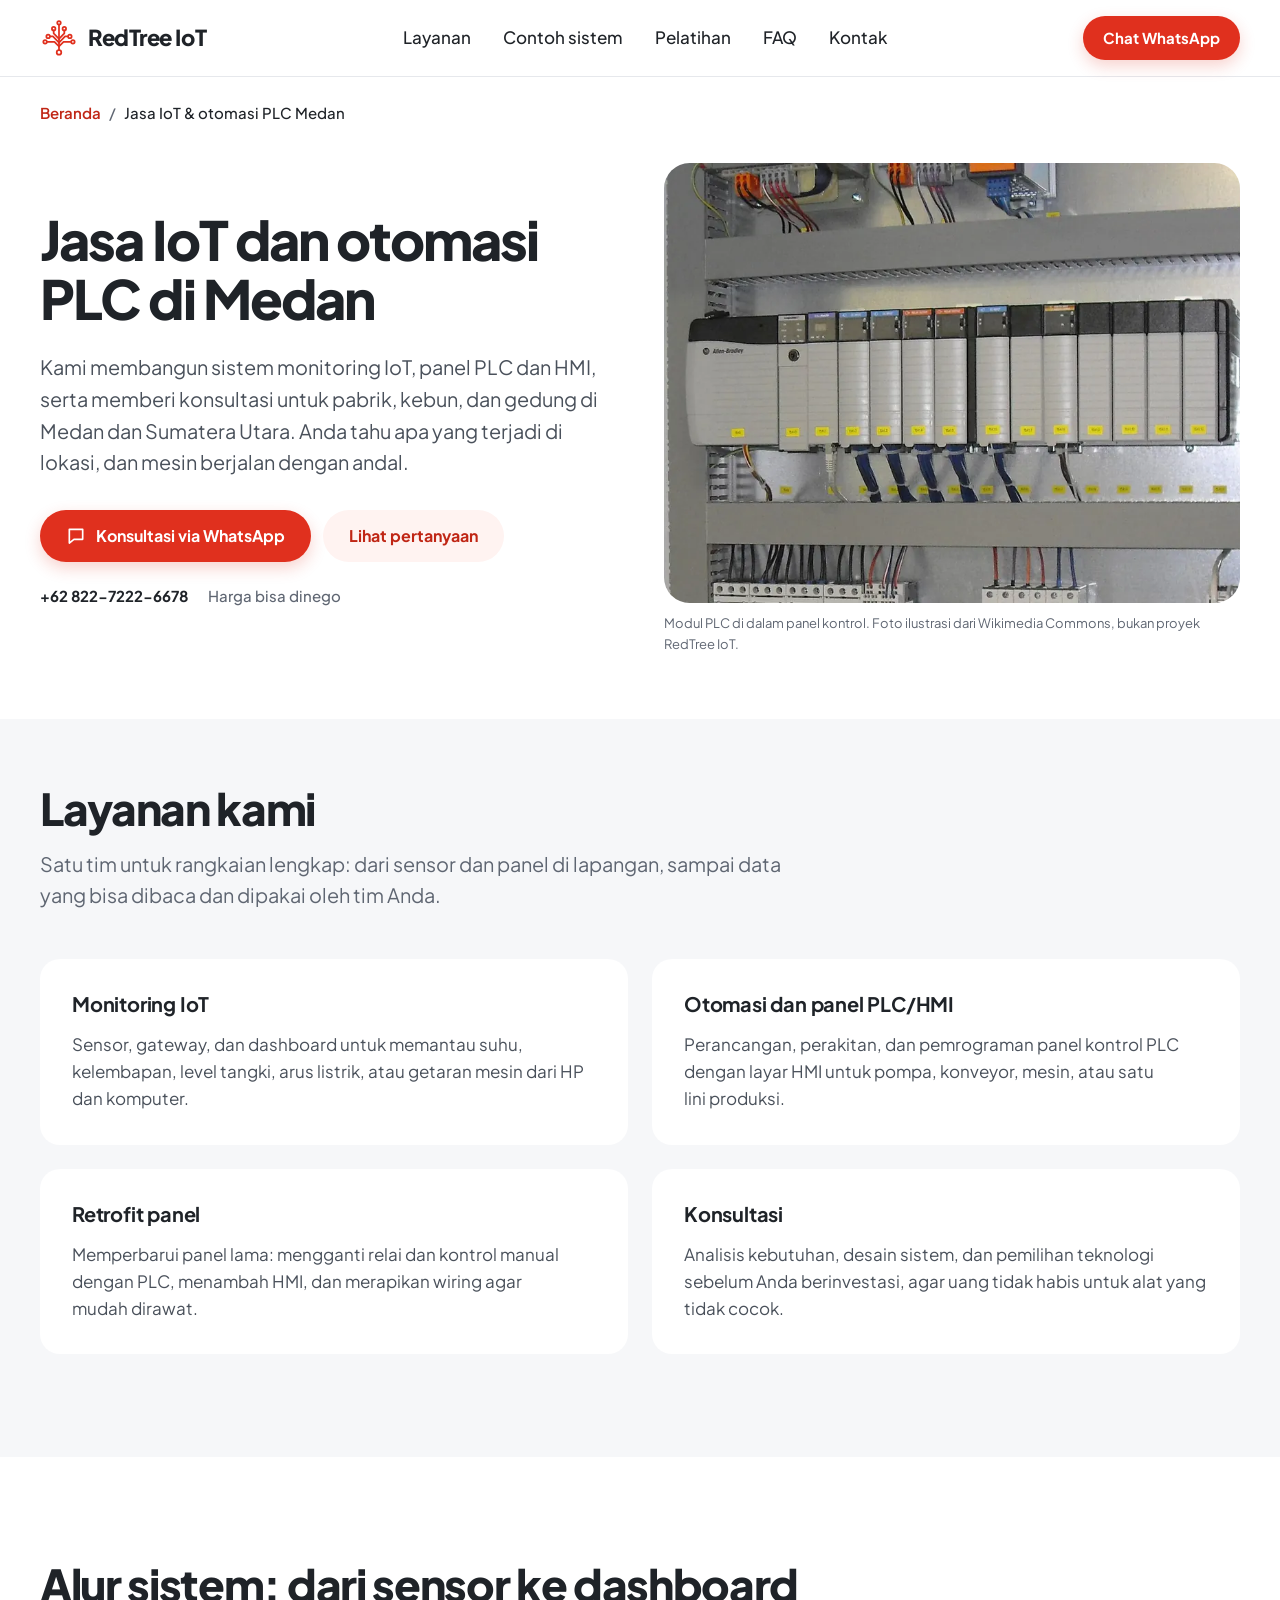
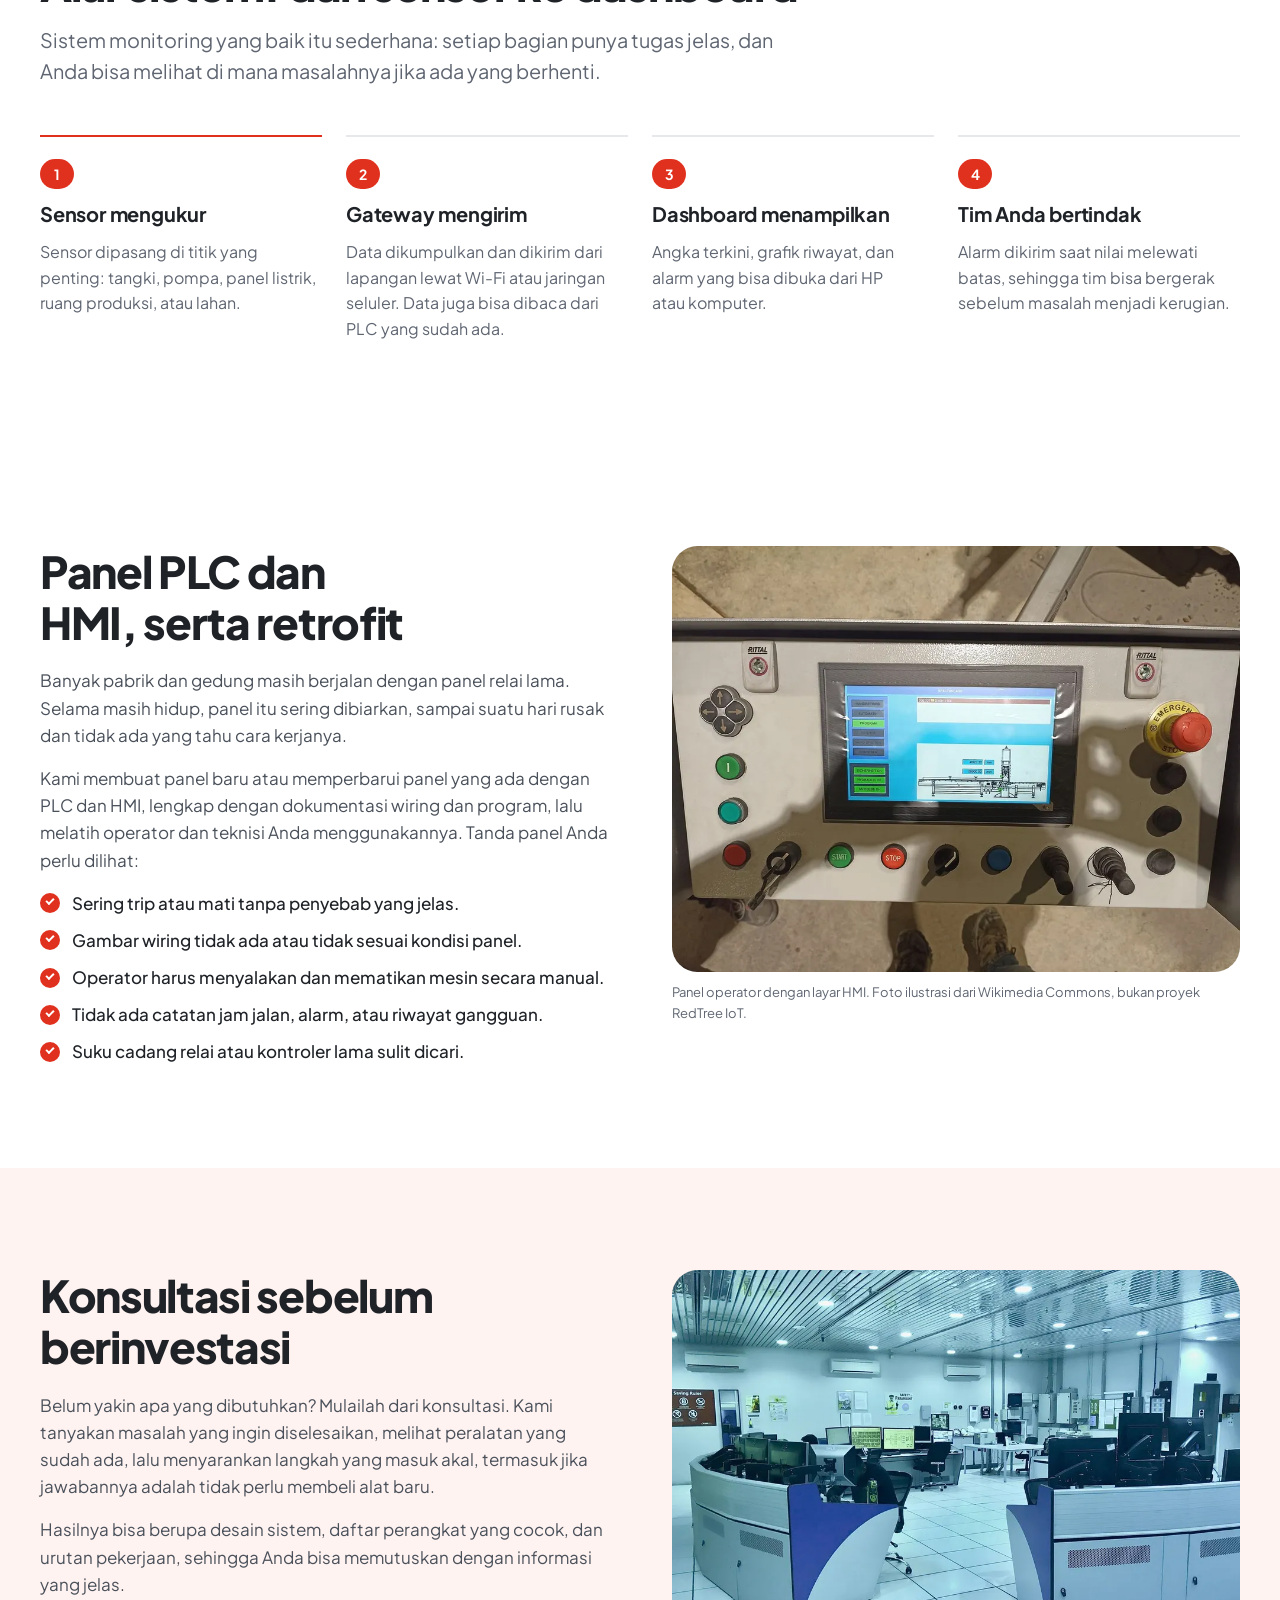
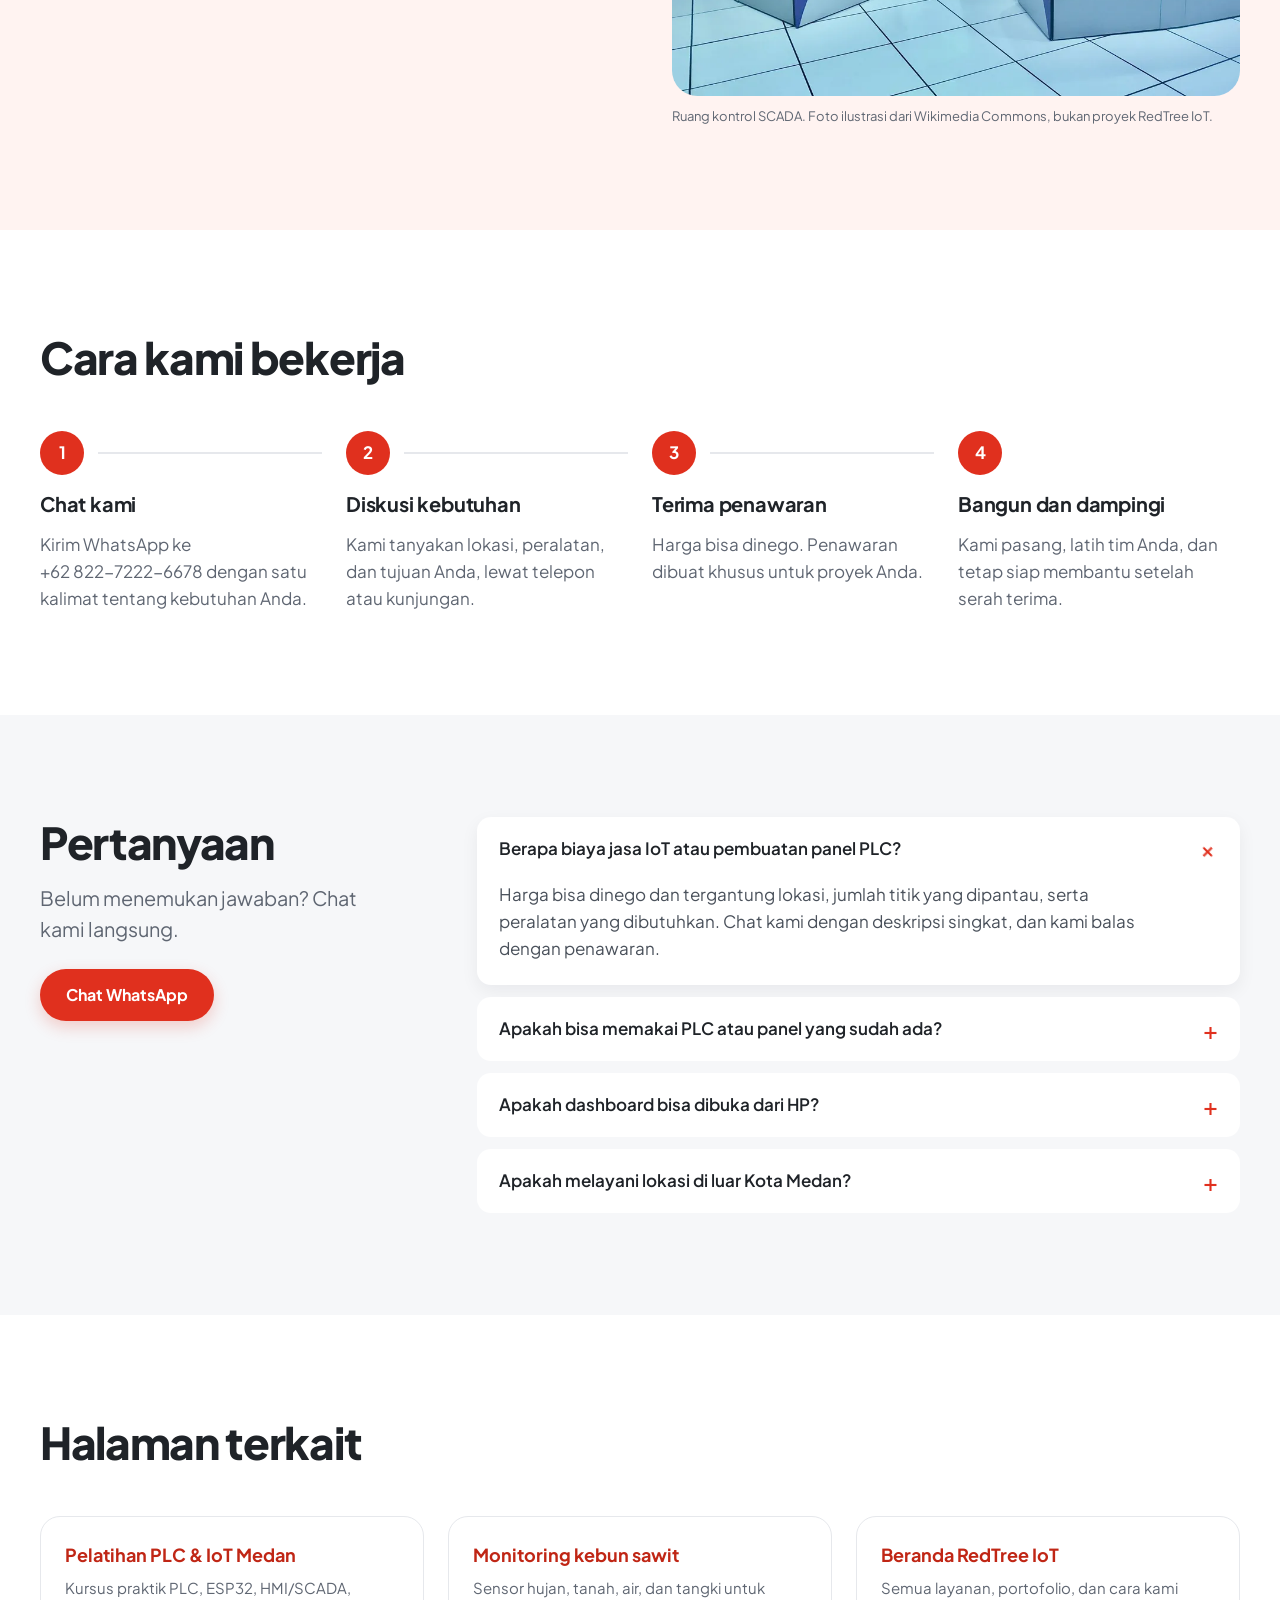
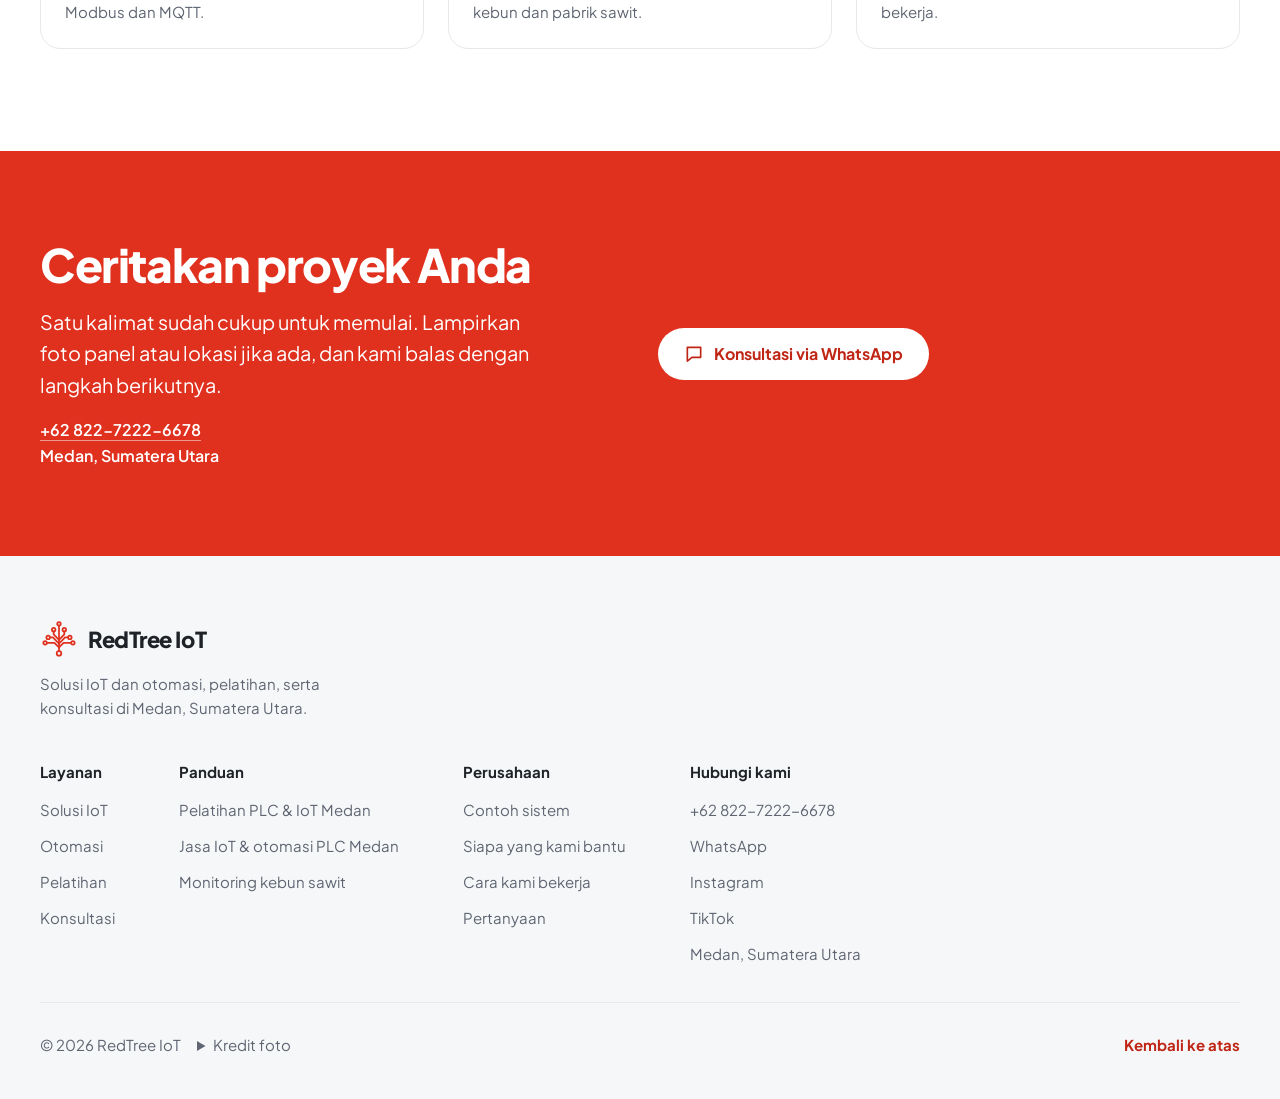
==== site/jasa-iot-otomasi-medan/index.html @ 3026a4ad "PWA, lighter images and accessibility fixes - Installable PWA: manifest with icons (incl. maskable) " ====
<!doctype html>
<html lang="id">
<head>
  <meta charset="utf-8">
  <meta name="viewport" content="width=device-width, initial-scale=1, viewport-fit=cover">
  <title>Jasa IoT &amp; Otomasi PLC Medan, Panel HMI | RedTree IoT</title>
  <meta name="description" content="Jasa IoT dan otomasi PLC di Medan: monitoring sensor ke dashboard, pembuatan dan retrofit panel PLC HMI, serta konsultasi. Harga bisa dinego via WhatsApp.">
  <link rel="canonical" href="https://redtreeiot.netlify.app/jasa-iot-otomasi-medan/">
  <meta name="robots" content="index, follow, max-image-preview:large">
  <meta name="theme-color" content="#ffffff">
  <meta name="geo.region" content="ID-SU">
  <meta name="geo.placename" content="Medan">
  <meta property="og:type" content="website">
  <meta property="og:site_name" content="RedTree IoT">
  <meta property="og:locale" content="id_ID">
  <meta property="og:url" content="https://redtreeiot.netlify.app/jasa-iot-otomasi-medan/">
  <meta property="og:title" content="Jasa IoT &amp; otomasi PLC di Medan · RedTree IoT">
  <meta property="og:description" content="Jasa IoT dan otomasi PLC di Medan: monitoring sensor ke dashboard, pembuatan dan retrofit panel PLC HMI, serta konsultasi. Harga bisa dinego via WhatsApp.">
  <meta property="og:image" content="https://redtreeiot.netlify.app/og-image.jpg">
  <meta property="og:image:width" content="1200">
  <meta property="og:image:height" content="630">
  <meta property="og:image:alt" content="RedTree IoT: IoT &amp; otomasi yang bekerja di lapangan, Medan">
  <meta name="twitter:card" content="summary_large_image">
  <link rel="icon" href="../favicon.svg" type="image/svg+xml">
  <link rel="apple-touch-icon" href="../icons/apple-touch-icon.png">
  <link rel="manifest" href="/manifest.webmanifest">
  <script type="application/ld+json">
{
  "@context": "https://schema.org",
  "@graph": [
    {
      "@type": "Service",
      "@id": "https://redtreeiot.netlify.app/jasa-iot-otomasi-medan/#layanan",
      "name": "Jasa IoT dan otomasi PLC di Medan",
      "serviceType": "Jasa IoT, otomasi industri, panel PLC dan HMI",
      "description": "Jasa IoT dan otomasi PLC di Medan: monitoring sensor ke dashboard, pembuatan dan retrofit panel PLC HMI, serta konsultasi. Harga bisa dinego via WhatsApp.",
      "url": "https://redtreeiot.netlify.app/jasa-iot-otomasi-medan/",
      "provider": {
        "@id": "https://redtreeiot.netlify.app/#bisnis"
      },
      "areaServed": [
        {
          "@type": "City",
          "name": "Medan"
        },
        {
          "@type": "AdministrativeArea",
          "name": "Sumatera Utara"
        }
      ],
      "availableChannel": {
        "@type": "ServiceChannel",
        "serviceUrl": "https://wa.me/6282272226678",
        "servicePhone": {
          "@type": "ContactPoint",
          "telephone": "+62 822-7222-6678"
        }
      }
    },
    {
      "@type": "BreadcrumbList",
      "itemListElement": [
        {
          "@type": "ListItem",
          "position": 1,
          "name": "Beranda",
          "item": "https://redtreeiot.netlify.app/"
        },
        {
          "@type": "ListItem",
          "position": 2,
          "name": "Jasa IoT & otomasi PLC Medan",
          "item": "https://redtreeiot.netlify.app/jasa-iot-otomasi-medan/"
        }
      ]
    },
    {
      "@type": "FAQPage",
      "mainEntity": [
        {
          "@type": "Question",
          "name": "Berapa biaya jasa IoT atau pembuatan panel PLC?",
          "acceptedAnswer": {
            "@type": "Answer",
            "text": "Harga bisa dinego dan tergantung lokasi, jumlah titik yang dipantau, serta peralatan yang dibutuhkan. Chat kami dengan deskripsi singkat, dan kami balas dengan penawaran."
          }
        },
        {
          "@type": "Question",
          "name": "Apakah bisa memakai PLC atau panel yang sudah ada?",
          "acceptedAnswer": {
            "@type": "Answer",
            "text": "Sering bisa. Kirim foto panel dan sebutkan merek serta tipe PLC Anda, lalu kami cek apakah datanya bisa dibaca atau programnya bisa dikembangkan."
          }
        },
        {
          "@type": "Question",
          "name": "Apakah dashboard bisa dibuka dari HP?",
          "acceptedAnswer": {
            "@type": "Answer",
            "text": "Bisa. Dashboard dibuka lewat browser di HP atau komputer, dan alarm bisa dikirim saat nilai melewati batas."
          }
        },
        {
          "@type": "Question",
          "name": "Apakah melayani lokasi di luar Kota Medan?",
          "acceptedAnswer": {
            "@type": "Answer",
            "text": "Kami berbasis di Medan, Sumatera Utara. Sebutkan lokasi Anda saat menghubungi kami, dan kami jelaskan bagaimana kami bisa membantu."
          }
        }
      ]
    }
  ]
}
  </script>
  <link rel="preconnect" href="https://fonts.googleapis.com">
  <link rel="preconnect" href="https://fonts.gstatic.com" crossorigin>
  <link href="https://fonts.googleapis.com/css2?family=Plus+Jakarta+Sans:wght@400..800&display=swap" rel="stylesheet">
  <link rel="stylesheet" href="../styles.css">
  <link rel="stylesheet" href="../pages.css">
</head>
<body class="page">
  <svg width="0" height="0" style="position:absolute" aria-hidden="true">
    <symbol id="mark" viewBox="0 0 100 100">
      <g fill="none" stroke="currentColor" stroke-width="4.6" stroke-linecap="round" stroke-linejoin="round">
        <path d="M50 82V15"/><path d="M50 72L38 60H18"/><path d="M50 62L34 46H26"/><path d="M50 52L36 38V30"/><path d="M50 72L62 60H82"/><path d="M50 62L66 46H74"/><path d="M50 52L64 38V30"/>
        <circle cx="50" cy="10" r="4.6"/><circle cx="13.4" cy="60" r="4.6"/><circle cx="21.4" cy="46" r="4.6"/><circle cx="36" cy="25.4" r="4.6"/><circle cx="86.6" cy="60" r="4.6"/><circle cx="78.6" cy="46" r="4.6"/><circle cx="64" cy="25.4" r="4.6"/><circle cx="50" cy="88" r="6"/>
      </g>
    </symbol>
    <symbol id="i-wa" viewBox="0 0 24 24"><path d="M4 4h16v12H9.5L4 20.5z" fill="none" stroke="currentColor" stroke-width="2" stroke-linejoin="round"/></symbol>
  </svg>

  <a class="skip" href="#main">Langsung ke konten</a>

  <header class="nav">
    <div class="wrap nav-in">
      <a class="logo" href="../" aria-label="RedTree IoT, ke beranda">
        <svg class="logo-mark" width="38" height="38" aria-hidden="true"><use href="#mark"/></svg>
        <span>RedTree IoT</span>
      </a>
      <nav class="links" id="site-nav" aria-label="Utama">
        <a href="../#layanan">Layanan</a>
        <a href="../#portofolio">Contoh sistem</a>
        <a href="../#pelatihan">Pelatihan</a>
        <a href="../#faq">FAQ</a>
        <a href="../#kontak">Kontak</a>
        <a class="btn btn-red links-wa" href="https://wa.me/6282272226678?text=Halo%20RedTree%20IoT%2C%20saya%20butuh%20jasa%20IoT/otomasi%20di%20Medan.%20Kebutuhan%20saya%3A%20" target="_blank" rel="noopener">Chat WhatsApp</a>
      </nav>
      <div class="nav-actions">
        <a class="btn btn-red btn-s nav-wa" href="https://wa.me/6282272226678?text=Halo%20RedTree%20IoT%2C%20saya%20butuh%20jasa%20IoT/otomasi%20di%20Medan.%20Kebutuhan%20saya%3A%20" target="_blank" rel="noopener">Chat WhatsApp</a>
        <button class="menu" type="button" aria-expanded="false" aria-controls="site-nav" aria-label="Menu">
          <svg width="26" height="26" viewBox="0 0 24 24" aria-hidden="true"><path class="m1" d="M4 7h16"/><path class="m2" d="M4 12h16"/><path class="m3" d="M4 17h16"/></svg>
        </button>
      </div>
    </div>
  </header>

  <main id="main">
    <nav class="wrap crumbs" aria-label="Breadcrumb">
      <ol><li><a href="../">Beranda</a></li><li aria-current="page">Jasa IoT &amp; otomasi PLC Medan</li></ol>
    </nav>

    <section class="hero page-hero" id="top">
      <div class="wrap hero-in">
        <div class="hero-text">
          <h1>Jasa IoT dan otomasi PLC di Medan</h1>
          <p class="lead">Kami membangun sistem monitoring IoT, panel PLC dan HMI, serta memberi konsultasi untuk pabrik, kebun, dan gedung di Medan dan Sumatera Utara. Anda tahu apa yang terjadi di lokasi, dan mesin berjalan dengan andal.</p>
          <div class="ctas">
            <a class="btn btn-red" href="https://wa.me/6282272226678?text=Halo%20RedTree%20IoT%2C%20saya%20butuh%20jasa%20IoT/otomasi%20di%20Medan.%20Kebutuhan%20saya%3A%20" target="_blank" rel="noopener"><svg width="20" height="20" aria-hidden="true"><use href="#i-wa"/></svg><span>Konsultasi via WhatsApp</span></a>
            <a class="btn btn-tint" href="#faq">Lihat pertanyaan</a>
          </div>
          <ul class="meta"><li><a href="tel:+6282272226678">+62 822-7222-6678</a></li><li>Harga bisa dinego</li></ul>
        </div>
        <figure class="hero-media">
          <img src="../assets/bma-automation-allen-bradley-plc-3.jpg" wid srcset="../assets/bma-automation-allen-bradley-plc-3-480.webp 480w, ../assets/bma-automation-allen-bradley-plc-3-960.webp 960w, ../assets/bma-automation-allen-bradley-plc-3.jpg 1600w" sizes="(max-width: 1023px) 100vw, 50vw"th="1600" height="1067" alt="Rak PLC dan kabel terminal di dalam panel kontrol" fetchpriority="high">
          <figcaption>Modul PLC di dalam panel kontrol. Foto ilustrasi dari Wikimedia Commons, bukan proyek RedTree IoT.</figcaption>
        </figure>
      </div>
    </section>

    <section class="section grey" id="layanan" aria-labelledby="layanan-h">
      <div class="wrap">
        <div class="head">
          <h2 id="layanan-h">Layanan kami</h2>
          <p>Satu tim untuk rangkaian lengkap: dari sensor dan panel di lapangan, sampai data yang bisa dibaca dan dipakai oleh tim Anda.</p>
        </div>
        <div class="cards-2">
          <article class="card"><h3>Monitoring IoT</h3><p>Sensor, gateway, dan dashboard untuk memantau suhu, kelembapan, level tangki, arus listrik, atau getaran mesin dari HP dan komputer.</p></article>
          <article class="card"><h3>Otomasi dan panel PLC/HMI</h3><p>Perancangan, perakitan, dan pemrograman panel kontrol PLC dengan layar HMI untuk pompa, konveyor, mesin, atau satu lini produksi.</p></article>
          <article class="card"><h3>Retrofit panel</h3><p>Memperbarui panel lama: mengganti relai dan kontrol manual dengan PLC, menambah HMI, dan merapikan wiring agar mudah dirawat.</p></article>
          <article class="card"><h3>Konsultasi</h3><p>Analisis kebutuhan, desain sistem, dan pemilihan teknologi sebelum Anda berinvestasi, agar uang tidak habis untuk alat yang tidak cocok.</p></article>
        </div>
      </div>
    </section>

    <section class="section" id="alur" aria-labelledby="alur-h">
      <div class="wrap">
        <div class="head">
          <h2 id="alur-h">Alur sistem: dari sensor ke dashboard</h2>
          <p>Sistem monitoring yang baik itu sederhana: setiap bagian punya tugas jelas, dan Anda bisa melihat di mana masalahnya jika ada yang berhenti.</p>
        </div>
        <ol class="flow">
          <li><span class="num">1</span><h3>Sensor mengukur</h3><p>Sensor dipasang di titik yang penting: tangki, pompa, panel listrik, ruang produksi, atau lahan.</p></li>
          <li><span class="num">2</span><h3>Gateway mengirim</h3><p>Data dikumpulkan dan dikirim dari lapangan lewat Wi-Fi atau jaringan seluler. Data juga bisa dibaca dari PLC yang sudah ada.</p></li>
          <li><span class="num">3</span><h3>Dashboard menampilkan</h3><p>Angka terkini, grafik riwayat, dan alarm yang bisa dibuka dari HP atau komputer.</p></li>
          <li><span class="num">4</span><h3>Tim Anda bertindak</h3><p>Alarm dikirim saat nilai melewati batas, sehingga tim bisa bergerak sebelum masalah menjadi kerugian.</p></li>
        </ol>
      </div>
    </section>

    <section class="section" id="panel" aria-labelledby="panel-h">
      <div class="wrap split">
        <div class="prose">
          <h2 id="panel-h">Panel PLC dan HMI, serta retrofit</h2>
          <p>Banyak pabrik dan gedung masih berjalan dengan panel relai lama. Selama masih hidup, panel itu sering dibiarkan, sampai suatu hari rusak dan tidak ada yang tahu cara kerjanya.</p>
          <p>Kami membuat panel baru atau memperbarui panel yang ada dengan PLC dan HMI, lengkap dengan dokumentasi wiring dan program, lalu melatih operator dan teknisi Anda menggunakannya. Tanda panel Anda perlu dilihat:</p>
          <ul class="checks">
            <li>Sering trip atau mati tanpa penyebab yang jelas.</li>
            <li>Gambar wiring tidak ada atau tidak sesuai kondisi panel.</li>
            <li>Operator harus menyalakan dan mematikan mesin secara manual.</li>
            <li>Tidak ada catatan jam jalan, alarm, atau riwayat gangguan.</li>
            <li>Suku cadang relai atau kontroler lama sulit dicari.</li>
          </ul>
        </div>
        <figure class="photo">
          <img src="../assets/plc-displej.jpg" wid srcset="../assets/plc-displej-480.webp 480w, ../assets/plc-displej-960.webp 960w, ../assets/plc-displej.jpg 1600w" sizes="(max-width: 1023px) 100vw, 50vw"th="1600" height="1202" alt="Panel operator mesin dengan layar sentuh, tombol tekan, dan tombol darurat" loading="lazy">
          <figcaption>Panel operator dengan layar HMI. Foto ilustrasi dari Wikimedia Commons, bukan proyek RedTree IoT.</figcaption>
        </figure>
      </div>
    </section>

    <section class="section tint" id="konsultasi" aria-labelledby="konsultasi-h">
      <div class="wrap split">
        <div class="prose">
          <h2 id="konsultasi-h">Konsultasi sebelum berinvestasi</h2>
          <p>Belum yakin apa yang dibutuhkan? Mulailah dari konsultasi. Kami tanyakan masalah yang ingin diselesaikan, melihat peralatan yang sudah ada, lalu menyarankan langkah yang masuk akal, termasuk jika jawabannya adalah tidak perlu membeli alat baru.</p>
          <p>Hasilnya bisa berupa desain sistem, daftar perangkat yang cocok, dan urutan pekerjaan, sehingga Anda bisa memutuskan dengan informasi yang jelas.</p>

        </div>
        <figure class="photo">
          <img src="../assets/newater-s-c-a-d-a-room.jpg" wid srcset="../assets/newater-s-c-a-d-a-room-480.webp 480w, ../assets/newater-s-c-a-d-a-room-960.webp 960w, ../assets/newater-s-c-a-d-a-room.jpg 1600w" sizes="(max-width: 1023px) 100vw, 50vw"th="1600" height="1200" alt="Ruang kontrol SCADA dengan meja operator dan banyak monitor" loading="lazy">
          <figcaption>Ruang kontrol SCADA. Foto ilustrasi dari Wikimedia Commons, bukan proyek RedTree IoT.</figcaption>
        </figure>
      </div>
    </section>

    <section class="section" id="proses" aria-labelledby="proses-h">
      <div class="wrap">
        <div class="head">
          <h2 id="proses-h">Cara kami bekerja</h2>
        </div>
        <ol class="steps">
          <li><span class="num num-l">1</span><h3>Chat kami</h3><p>Kirim WhatsApp ke <span class="nw">+62 822-7222-6678</span> dengan satu kalimat tentang kebutuhan Anda.</p></li>
          <li><span class="num num-l">2</span><h3>Diskusi kebutuhan</h3><p>Kami tanyakan lokasi, peralatan, dan tujuan Anda, lewat telepon atau kunjungan.</p></li>
          <li><span class="num num-l">3</span><h3>Terima penawaran</h3><p>Harga bisa dinego. Penawaran dibuat khusus untuk proyek Anda.</p></li>
          <li><span class="num num-l">4</span><h3>Bangun dan dampingi</h3><p>Kami pasang, latih tim Anda, dan tetap siap membantu setelah serah terima.</p></li>
        </ol>
      </div>
    </section>

    <section class="section grey" id="faq" aria-labelledby="faq-h">
      <div class="wrap faq">
        <div class="faq-intro">
          <h2 id="faq-h">Pertanyaan</h2>
          <p>Belum menemukan jawaban? Chat kami langsung.</p>
          <a class="btn btn-red" href="https://wa.me/6282272226678?text=Halo%20RedTree%20IoT%2C%20saya%20butuh%20jasa%20IoT/otomasi%20di%20Medan.%20Kebutuhan%20saya%3A%20" target="_blank" rel="noopener">Chat WhatsApp</a>
        </div>
        <div class="faq-list">
          <details open><summary>Berapa biaya jasa IoT atau pembuatan panel PLC?</summary><p>Harga bisa dinego dan tergantung lokasi, jumlah titik yang dipantau, serta peralatan yang dibutuhkan. Chat kami dengan deskripsi singkat, dan kami balas dengan penawaran.</p></details>
          <details><summary>Apakah bisa memakai PLC atau panel yang sudah ada?</summary><p>Sering bisa. Kirim foto panel dan sebutkan merek serta tipe PLC Anda, lalu kami cek apakah datanya bisa dibaca atau programnya bisa dikembangkan.</p></details>
          <details><summary>Apakah dashboard bisa dibuka dari HP?</summary><p>Bisa. Dashboard dibuka lewat browser di HP atau komputer, dan alarm bisa dikirim saat nilai melewati batas.</p></details>
          <details><summary>Apakah melayani lokasi di luar Kota Medan?</summary><p>Kami berbasis di Medan, Sumatera Utara. Sebutkan lokasi Anda saat menghubungi kami, dan kami jelaskan bagaimana kami bisa membantu.</p></details>
        </div>
      </div>
    </section>

    <section class="section" aria-labelledby="related-h">
      <div class="wrap">
        <div class="head"><h2 id="related-h">Halaman terkait</h2></div>
        <div class="related">
          <a class="related-card" href="../pelatihan-plc-iot-medan/"><strong>Pelatihan PLC &amp; IoT Medan</strong><span>Kursus praktik PLC, ESP32, HMI/SCADA, Modbus dan MQTT.</span></a>
          <a class="related-card" href="../monitoring-kebun-sawit/"><strong>Monitoring kebun sawit</strong><span>Sensor hujan, tanah, air, dan tangki untuk kebun dan pabrik sawit.</span></a>
          <a class="related-card" href="../"><strong>Beranda RedTree IoT</strong><span>Semua layanan, portofolio, dan cara kami bekerja.</span></a>
        </div>
      </div>
    </section>

    <section class="cta" id="kontak" aria-labelledby="kontak-h">
      <div class="wrap cta-in">
        <div class="cta-text">
          <h2 id="kontak-h">Ceritakan proyek Anda</h2>
          <p>Satu kalimat sudah cukup untuk memulai. Lampirkan foto panel atau lokasi jika ada, dan kami balas dengan langkah berikutnya.</p>
          <p class="cta-meta"><a href="tel:+6282272226678">+62 822-7222-6678</a><br>Medan, Sumatera Utara</p>
        </div>
        <div class="cta-actions">
          <a class="btn btn-white" href="https://wa.me/6282272226678?text=Halo%20RedTree%20IoT%2C%20saya%20butuh%20jasa%20IoT/otomasi%20di%20Medan.%20Kebutuhan%20saya%3A%20" target="_blank" rel="noopener"><svg width="20" height="20" aria-hidden="true"><use href="#i-wa"/></svg><span>Konsultasi via WhatsApp</span></a>
        </div>
      </div>
    </section>
  </main>

  <footer class="footer">
    <div class="wrap">
      <div class="footer-top">
        <div class="brand">
          <a class="logo" href="../"><svg class="logo-mark" width="38" height="38" aria-hidden="true"><use href="#mark"/></svg><span>RedTree IoT</span></a>
          <p>Solusi IoT dan otomasi, pelatihan, serta konsultasi di Medan, Sumatera Utara.</p>
        </div>
        <div class="cols">
          <nav aria-label="Layanan"><h2>Layanan</h2><a href="../#layanan">Solusi IoT</a><a href="../#layanan">Otomasi</a><a href="../#pelatihan">Pelatihan</a><a href="../#layanan">Konsultasi</a></nav>
          <nav aria-label="Panduan"><h2>Panduan</h2><a href="../pelatihan-plc-iot-medan/">Pelatihan PLC &amp; IoT Medan</a><a href="../jasa-iot-otomasi-medan/" aria-current="page">Jasa IoT &amp; otomasi PLC Medan</a><a href="../monitoring-kebun-sawit/">Monitoring kebun sawit</a></nav>
          <nav aria-label="Perusahaan"><h2>Perusahaan</h2><a href="../#portofolio">Contoh sistem</a><a href="../#sektor">Siapa yang kami bantu</a><a href="../#proses">Cara kami bekerja</a><a href="../#faq">Pertanyaan</a></nav>
          <div><h2>Hubungi kami</h2><a href="tel:+6282272226678">+62 822-7222-6678</a><a href="https://wa.me/6282272226678" target="_blank" rel="noopener">WhatsApp</a><a href="https://www.instagram.com/redtreeiot/" target="_blank" rel="noopener">Instagram</a><a href="https://www.tiktok.com/@redtreeiot" target="_blank" rel="noopener">TikTok</a><a href="https://www.google.com/maps/search/Medan,+North+Sumatra,+Indonesia" target="_blank" rel="noopener">Medan, Sumatera Utara</a></div>
        </div>
      </div>
      <div class="footer-bottom">
        <p>© 2026 RedTree IoT</p>
        <details class="credits">
          <summary>Kredit foto</summary>
          <ul>
        <li>&ldquo;<a href="https://commons.wikimedia.org/wiki/File:Oil_Palm_plantation_in_Rupit,_North_Musi_Rawas,_South_Sumatra.jpg" target="_blank" rel="noopener">Oil Palm plantation in Rupit, North Musi Rawas, South Sumatra</a>&rdquo; by Firzafp, <a href="https://creativecommons.org/licenses/by-sa/4.0" target="_blank" rel="noopener">CC BY-SA 4.0</a>, via Wikimedia Commons</li>
        <li>&ldquo;<a href="https://commons.wikimedia.org/wiki/File:Medan_skyline_(2022).jpg" target="_blank" rel="noopener">Medan skyline (2022)</a>&rdquo; by Brm12, <a href="https://creativecommons.org/licenses/by-sa/4.0" target="_blank" rel="noopener">CC BY-SA 4.0</a>, via Wikimedia Commons</li>
        <li>&ldquo;<a href="https://commons.wikimedia.org/wiki/File:KITLV_-_5949_-_Stafhell_%26_Kleingrothe_-_Medan_-_Ferry_across_the_Wampu_River_near_the_oil_palm_and_rubber_plantation_Stabat,_part_of_Gohor_Lama_in_Langkat_in_the_east_coast_of_Sumatra_-_circa_1900.tif" target="_blank" rel="noopener">KITLV - 5949 - Stafhell &amp; Kleingrothe - Medan - Ferry across the Wampu River nea</a>&rdquo; by Stafhell &amp; Kleingrothe / Medan, <a href="https://creativecommons.org/publicdomain/mark/1.0/" target="_blank" rel="noopener">public domain</a>, via Wikimedia Commons</li>
        <li>&ldquo;<a href="https://commons.wikimedia.org/wiki/File:PLC_displej.jpg" target="_blank" rel="noopener">PLC displej</a>&rdquo; by Quist161, <a href="https://creativecommons.org/licenses/by-sa/4.0" target="_blank" rel="noopener">CC BY-SA 4.0</a>, via Wikimedia Commons</li>
        <li>&ldquo;<a href="https://commons.wikimedia.org/wiki/File:BMA_Automation_Allen_Bradley_PLC_3.JPG" target="_blank" rel="noopener">BMA Automation Allen Bradley PLC 3</a>&rdquo; by Elmschrat Coaching-Blog, <a href="https://creativecommons.org/licenses/by-sa/3.0" target="_blank" rel="noopener">CC BY-SA 3.0</a>, via Wikimedia Commons</li>
        <li>&ldquo;<a href="https://commons.wikimedia.org/wiki/File:SIMPLE_CONTROL_WITH_INDICATOR_LIGHTS.jpg" target="_blank" rel="noopener">SIMPLE CONTROL WITH INDICATOR LIGHTS</a>&rdquo; by Sam D. Wilbur, <a href="https://creativecommons.org/licenses/by-sa/4.0" target="_blank" rel="noopener">CC BY-SA 4.0</a>, via Wikimedia Commons</li>
        <li>&ldquo;<a href="https://commons.wikimedia.org/wiki/File:Arduino_UNO_%2B_HC-SR04_%2B_HC_05_%2B_breadboard_-_side_view_01.jpg" target="_blank" rel="noopener">Arduino UNO + HC-SR04 + HC 05 + breadboard - side view 01</a>&rdquo; by Pradana Aumars ( talk Â· contribs ), <a href="https://creativecommons.org/licenses/by-sa/4.0" target="_blank" rel="noopener">CC BY-SA 4.0</a>, via Wikimedia Commons</li>
        <li>&ldquo;<a href="https://commons.wikimedia.org/wiki/File:Arduino_%26_breadboard,_mounted.jpg" target="_blank" rel="noopener">Arduino &amp; breadboard, mounted</a>&rdquo; by TreyDanger, <a href="https://creativecommons.org/licenses/by/2.0" target="_blank" rel="noopener">CC BY 2.0</a>, via Wikimedia Commons</li>
        <li>&ldquo;<a href="https://commons.wikimedia.org/wiki/File:Automatic_weather_station_learning.jpg" target="_blank" rel="noopener">Automatic weather station learning</a>&rdquo; by Mogi19, <a href="https://creativecommons.org/licenses/by-sa/4.0" target="_blank" rel="noopener">CC BY-SA 4.0</a>, via Wikimedia Commons</li>
        <li>&ldquo;<a href="https://commons.wikimedia.org/wiki/File:AWS(Automatic_Weather_station).JPG" target="_blank" rel="noopener">AWS(Automatic Weather station)</a>&rdquo; by Delince, <a href="https://creativecommons.org/licenses/by-sa/3.0" target="_blank" rel="noopener">CC BY-SA 3.0</a>, via Wikimedia Commons</li>
        <li>&ldquo;<a href="https://commons.wikimedia.org/wiki/File:District-Kunak_Sabah_IOI-Baturong-Palm-Oil-Mill-02.jpg" target="_blank" rel="noopener">District-Kunak Sabah IOI-Baturong-Palm-Oil-Mill-02</a>&rdquo; by CEphoto, Uwe Aranas, <a href="https://creativecommons.org/licenses/by-sa/3.0" target="_blank" rel="noopener">CC BY-SA 3.0</a>, via Wikimedia Commons</li>
        <li>&ldquo;<a href="https://commons.wikimedia.org/wiki/File:Raspberry_Pi_4_Model_B_-_Side.jpg" target="_blank" rel="noopener">Raspberry Pi 4 Model B - Side</a>&rdquo; by Laserlicht, <a href="https://creativecommons.org/licenses/by-sa/4.0" target="_blank" rel="noopener">CC BY-SA 4.0</a>, via Wikimedia Commons</li>
        <li>&ldquo;<a href="https://commons.wikimedia.org/wiki/File:NEWater_S.C.A.D.A._room.jpg" target="_blank" rel="noopener">NEWater S.C.A.D.A. room</a>&rdquo; by Z22, <a href="https://creativecommons.org/licenses/by-sa/4.0" target="_blank" rel="noopener">CC BY-SA 4.0</a>, via Wikimedia Commons</li>
        <li>&ldquo;<a href="https://commons.wikimedia.org/wiki/File:Solder_workshop_at_FIXME_Hackerspace,_Renens,_Lausanne_(2015-05-23_06.25.10_by_Mitch_Altman).jpg" target="_blank" rel="noopener">Solder workshop at FIXME Hackerspace, Renens, Lausanne (2015-05-23 06.25.10 by M</a>&rdquo; by Mitch Altman from San Francisco, USA, <a href="https://creativecommons.org/licenses/by-sa/2.0" target="_blank" rel="noopener">CC BY-SA 2.0</a>, via Wikimedia Commons</li>
        <li>&ldquo;<a href="https://commons.wikimedia.org/wiki/File:SMT_soldering_class_at_Knox_Makers.jpg" target="_blank" rel="noopener">SMT soldering class at Knox Makers</a>&rdquo; by DoctorScurvy, <a href="https://creativecommons.org/licenses/by-sa/4.0" target="_blank" rel="noopener">CC BY-SA 4.0</a>, via Wikimedia Commons</li>
        <li>&ldquo;<a href="https://commons.wikimedia.org/wiki/File:Soldering_stations_at_Coredump_Hackerspace.jpg" target="_blank" rel="noopener">Soldering stations at Coredump Hackerspace</a>&rdquo; by Dbrgn, <a href="https://creativecommons.org/licenses/by-sa/4.0" target="_blank" rel="noopener">CC BY-SA 4.0</a>, via Wikimedia Commons</li>
        <li>&ldquo;<a href="https://commons.wikimedia.org/wiki/File:Students_Test_their_LEGO_Rover_Prototype_(AFRC2019-0261-094).jpg" target="_blank" rel="noopener">Students Test their LEGO Rover Prototype (AFRC2019-0261-094)</a>&rdquo; by NASA Armstrong Flight Research Center / NASA/Ken Ulbrich, <a href="https://creativecommons.org/publicdomain/mark/1.0/" target="_blank" rel="noopener">public domain</a>, via Wikimedia Commons</li>
        <li>&ldquo;<a href="https://commons.wikimedia.org/wiki/File:Students_installing_the_electronics_for_a_Long_Wavelength_Array_element.jpg" target="_blank" rel="noopener">Students installing the electronics for a Long Wavelength Array element</a>&rdquo; by SunRISE Ground Radio Lab and Marquette Senior High School, <a href="https://creativecommons.org/licenses/by-sa/4.0" target="_blank" rel="noopener">CC BY-SA 4.0</a>, via Wikimedia Commons</li>
      </ul>
        </details>
        <a class="text-link" href="#top">Kembali ke atas</a>
      </div>
    </div>
  </footer>

  <script src="../pages.js"></script>
</body>
</html>
---- site/styles.css ----
/* RedTree IoT · bright design (Figma: "RedTree IoT – Website (Bright)") */
:root {
  --red: #e0301e;
  --red-dark: #c02615;
  --ink: #1f2328;
  --body: #4a515b;
  --muted: #5f6672;
  --grey: #f6f7f9;
  --tint: #fff3f1;
  --line: #e6e8ec;
  --white: #ffffff;

  --wrap: 1200px;
  --gutter: clamp(20px, 5vw, 40px);
  --section: clamp(64px, 8vw, 104px);
  --r-lg: clamp(18px, 2vw, 28px);
  --r-md: 20px;
  --r-sm: 14px;
  --shadow: 0 12px 32px rgba(18, 23, 31, 0.10);
  --ease: cubic-bezier(.2, .7, .2, 1);

  --h1: clamp(2.375rem, 1.6rem + 3.4vw, 3.875rem);
  --h2: clamp(1.875rem, 1.45rem + 1.8vw, 2.75rem);
  --h3: clamp(1.125rem, 1.05rem + 0.35vw, 1.5rem);
  --lead: clamp(1.0625rem, 1rem + 0.3vw, 1.25rem);
  --body-size: clamp(1rem, 0.97rem + 0.12vw, 1.0625rem);
  --small: 0.9375rem;
  color-scheme: light;
}

*, *::before, *::after { box-sizing: border-box; }
* { margin: 0; }
html { -webkit-text-size-adjust: 100%; scroll-behavior: smooth; scroll-padding-top: 84px; }
body {
  background: var(--white);
  color: var(--body);
  font-family: "Plus Jakarta Sans", "Segoe UI", system-ui, -apple-system, Arial, sans-serif;
  font-size: var(--body-size);
  line-height: 1.6;
  overflow-x: clip;
  -webkit-font-smoothing: antialiased;
}
img, svg { display: block; max-width: 100%; }
img { height: auto; }
a { color: inherit; text-decoration: none; }
button, input, select { font: inherit; color: inherit; }
h1, h2, h3 { color: var(--ink); text-wrap: balance; }
p { text-wrap: pretty; }
ul, ol { list-style: none; padding: 0; }
figure { margin: 0; }
::selection { background: var(--red); color: #fff; }
:focus-visible { outline: 3px solid var(--red); outline-offset: 3px; border-radius: 6px; }

.wrap { width: min(var(--wrap), 100% - 2 * var(--gutter)); margin-inline: auto; }
.sr { position: absolute; width: 1px; height: 1px; overflow: hidden; clip: rect(0 0 0 0); white-space: nowrap; }
.skip { position: absolute; left: 12px; top: -60px; z-index: 100; background: var(--ink); color: #fff; padding: 12px 16px; border-radius: 10px; }
.skip:focus { top: 12px; }
.nw { white-space: nowrap; }

/* ---------- buttons ---------- */
.btn {
  display: inline-flex; align-items: center; justify-content: center; gap: 10px;
  min-height: 52px; padding: 0 26px; border-radius: 999px; border: 0;
  font-weight: 700; font-size: 1rem; line-height: 1.2; white-space: nowrap; cursor: pointer;
  transition: background-color .2s, color .2s, transform .2s var(--ease), box-shadow .2s;
}
.btn:active { transform: translateY(1px); }
.btn-red { background: var(--red); color: #fff; box-shadow: 0 6px 16px rgba(224, 48, 30, 0.22); }
.btn-red:hover { background: var(--red-dark); box-shadow: 0 8px 22px rgba(224, 48, 30, 0.3); }
.btn-tint { background: var(--tint); color: var(--red-dark); }
.btn-tint:hover { background: #ffe4df; }
.btn-s { min-height: 44px; padding: 0 20px; font-size: 0.9375rem; }
.text-link { color: var(--red-dark); font-weight: 700; padding: 10px 0; text-decoration: underline 2px transparent; text-underline-offset: 6px; transition: text-decoration-color .2s; }
.text-link:hover { text-decoration-color: currentColor; }

/* ---------- nav ---------- */
.nav { position: sticky; top: 0; z-index: 50; background: rgba(255, 255, 255, 0.94); border-bottom: 1px solid var(--line); transition: box-shadow .3s; }
.nav.scrolled { box-shadow: 0 8px 24px rgba(18, 23, 31, 0.07); }
@supports (backdrop-filter: blur(8px)) { .nav { backdrop-filter: saturate(1.4) blur(10px); } }
.nav-in { display: flex; align-items: center; justify-content: space-between; gap: 24px; min-height: 76px; }
.logo { display: inline-flex; align-items: center; gap: 10px; font-weight: 800; font-size: 1.375rem; letter-spacing: -0.02em; color: var(--ink); }
.logo-mark { color: var(--red); flex: none; }
.links { display: flex; align-items: center; gap: clamp(20px, 2.5vw, 36px); }
.links a:not(.btn) { color: var(--ink); font-weight: 500; padding: 8px 0; position: relative; }
.links a:not(.btn)::after { content: ""; position: absolute; left: 0; right: 0; bottom: 2px; height: 2px; background: var(--red); border-radius: 2px; transform: scaleX(0); transform-origin: left; transition: transform .25s var(--ease); }
.links a:not(.btn):hover::after { transform: scaleX(1); }
.links-wa { display: none; }
.nav-actions { display: flex; align-items: center; gap: 14px; }
.lang { display: inline-flex; gap: 4px; align-items: center; background: none; border: 0; padding: 10px 6px; cursor: pointer; color: var(--muted); font-weight: 500; font-size: var(--small); }
.lang [data-l] { padding: 2px 2px; border-radius: 4px; }
html[lang="en"] .lang [data-l="en"], html[lang="id"] .lang [data-l="id"] { color: var(--ink); font-weight: 700; }
.lang:hover { color: var(--ink); }
.menu { display: none; background: none; border: 0; width: 44px; height: 44px; place-items: center; cursor: pointer; border-radius: 10px; }
.menu svg path { stroke: var(--ink); stroke-width: 2; stroke-linecap: round; transition: transform .25s var(--ease), opacity .2s; transform-origin: 12px 12px; }
.menu[aria-expanded="true"] .m1 { transform: translateY(5px) rotate(45deg); }
.menu[aria-expanded="true"] .m2 { opacity: 0; }
.menu[aria-expanded="true"] .m3 { transform: translateY(-5px) rotate(-45deg); }

/* ---------- hero ---------- */
.hero { padding: clamp(32px, 5vw, 64px) 0 clamp(56px, 5vw, 72px); }
.hero + .section { padding-top: clamp(40px, 5vw, 72px); }
.hero-in { display: grid; grid-template-columns: minmax(0, 560fr) minmax(0, 576fr);
  gap: clamp(32px, 5vw, 64px); align-items: center; }
.hero h1 { font-size: var(--h1); font-weight: 800; line-height: 1.06; letter-spacing: -0.035em; }
.hero .lead { font-size: var(--lead); color: var(--body); margin-top: 24px; max-width: 34em; }
.ctas { display: flex; flex-wrap: wrap; gap: 12px; margin-top: 32px; }
.meta { margin-top: 22px; font-size: var(--small); font-weight: 500; color: var(--muted); }
ul.meta { display: flex; flex-wrap: wrap; gap: 4px 20px; }
ul.meta a { color: var(--ink); font-weight: 700; }
ul.meta a:hover { color: var(--red-dark); }
.hero-media { position: relative; }
.hero-media img { width: 100%; aspect-ratio: 576 / 500; object-fit: cover; border-radius: var(--r-lg); }
.price-card {
  position: absolute; left: clamp(-28px, -2vw, 12px); bottom: clamp(-24px, -2vw, -16px);
  display: grid; gap: 2px; padding: 16px 20px; background: #fff; border-radius: 16px; box-shadow: var(--shadow);
}
.price-card strong { color: var(--ink); font-size: 1rem; }
.price-card span { color: var(--muted); font-size: 0.875rem; }

/* ---------- sections ---------- */
.section { padding: var(--section) 0; }
.grey { background: var(--grey); }
.tint { background: var(--tint); }
.head { max-width: 760px; margin-bottom: clamp(28px, 4vw, 48px); }
.head h2, .training-text h2, .faq-intro h2 { font-size: var(--h2); font-weight: 800; line-height: 1.15; letter-spacing: -0.03em; }
.head p { margin-top: 14px; font-size: var(--lead); color: var(--muted); max-width: 40em; }
.head-row { max-width: none; display: flex; justify-content: space-between; align-items: flex-end; gap: 16px; flex-wrap: wrap; }
.head-row > div { max-width: 640px; }
h3 { font-size: var(--h3); font-weight: 700; line-height: 1.3; letter-spacing: -0.01em; }

/* sectors */
.sectors { display: grid; grid-template-columns: repeat(5, minmax(0, 1fr)); gap: 24px; }
.sectors li { display: grid; gap: 14px; align-content: start; }
.sectors img { width: 100%; aspect-ratio: 22 / 17; object-fit: cover; border-radius: 16px; transition: transform .5s var(--ease); }
.sectors h3 { font-size: 1.25rem; }
.sectors p { margin-top: 4px; font-size: var(--small); color: var(--muted); }

/* services */
.services { display: grid; grid-template-columns: repeat(2, minmax(0, 1fr)); gap: 24px; }
.card { background: #fff; border-radius: var(--r-md); padding: clamp(24px, 2.5vw, 32px); display: grid; gap: 14px; align-content: start; }
/* homepage services: one panel split by hairlines, not four floating cards */
.services { gap: 0; background: #fff; border: 1px solid var(--line); border-radius: var(--r-lg); overflow: hidden; }
.services .card { border-radius: 0; padding: clamp(28px, 3.2vw, 44px); }
.services .card:nth-child(odd) { border-right: 1px solid var(--line); }
.services .card:nth-child(-n+2) { border-bottom: 1px solid var(--line); }
.icon { width: 52px; height: 52px; display: grid; place-items: center; background: var(--tint); border-radius: var(--r-sm); color: var(--red); }
.icon svg { width: 26px; height: 26px; fill: none; stroke: currentColor; stroke-width: 2; stroke-linecap: round; stroke-linejoin: round; }
.card h3 { margin-top: 4px; }
.card .terms { font-size: 0.875rem; font-weight: 600; color: var(--red-dark); }

/* flow */
.flow { display: grid; grid-template-columns: repeat(4, minmax(0, 1fr)); gap: 24px; }
.flow li { border-top: 2px solid var(--line); padding-top: 22px; display: grid; gap: 12px; align-content: start; }
.flow li:first-child { border-top-color: var(--red); }
.flow h3 { font-size: 1.25rem; }
.flow p { font-size: 1rem; color: var(--muted); }
.num { display: inline-grid; place-items: center; min-width: 34px; height: 30px; padding: 0 10px; border-radius: 999px; background: var(--red); color: #fff; font-weight: 700; font-size: 0.875rem; width: fit-content; }

/* portfolio */
.works { display: grid; grid-template-columns: repeat(3, minmax(0, 1fr)); gap: 32px 24px; }
.works img { width: 100%; aspect-ratio: 4 / 3; object-fit: cover; border-radius: 18px; transition: transform .5s var(--ease); }
.works figure { overflow: visible; }
.works figcaption { display: flex; justify-content: space-between; align-items: baseline; gap: 12px; margin-top: 12px; color: var(--ink); font-weight: 600; font-size: 1.0625rem; line-height: 1.35; }
.works .cat { color: var(--red-dark); font-size: 0.875rem; font-weight: 600; white-space: nowrap; }

/* training */
.training { display: grid; grid-template-columns: minmax(0, 1fr) minmax(0, 1fr); gap: clamp(32px, 4vw, 48px); align-items: start; }
.training-img { width: 100%; aspect-ratio: 576 / 640; object-fit: cover; border-radius: var(--r-lg); position: sticky; top: 100px; }
.training-text > p { margin: 20px 0 24px; font-size: var(--lead); color: var(--body); }
.courses { display: grid; gap: 10px; margin-bottom: 28px; }
.courses li { display: flex; justify-content: space-between; align-items: center; gap: 16px; background: #fff; border-radius: var(--r-sm); padding: 16px 22px; color: var(--ink); font-weight: 600; font-size: 1.0625rem; line-height: 1.35; transition: transform .2s var(--ease); }
.badge { flex: none; background: var(--tint); color: var(--red-dark); font-size: 0.8125rem; font-weight: 600; padding: 6px 12px; border-radius: 999px; white-space: nowrap; }

/* process */
.steps { display: grid; grid-template-columns: repeat(4, minmax(0, 1fr)); gap: 24px; }
.steps li { display: grid; gap: 14px; align-content: start; position: relative; }
.num-l { width: 44px; height: 44px; min-width: 0; padding: 0; font-size: 1.0625rem; position: relative; z-index: 1; }
.steps li:not(:last-child)::before { content: ""; position: absolute; top: 21px; left: 58px; right: 0; height: 2px; background: var(--line); }
.steps h3 { font-size: 1.25rem; margin-top: 2px; }
.steps p { color: var(--muted); max-width: 30ch; }

/* faq */
.faq { display: grid; grid-template-columns: minmax(0, 360px) minmax(0, 1fr); gap: clamp(32px, 6vw, 80px); align-items: start; }
.faq-intro p { margin: 14px 0 24px; font-size: var(--lead); color: var(--muted); }
.faq-list { display: grid; gap: 12px; }
.faq details { background: #fff; border-radius: var(--r-sm); transition: box-shadow .2s; }
.faq details[open] { box-shadow: 0 6px 18px rgba(18, 23, 31, 0.06); }
.faq summary { list-style: none; cursor: pointer; display: flex; justify-content: space-between; align-items: center; gap: 16px; padding: 20px 22px; color: var(--ink); font-weight: 600; font-size: 1.0625rem; line-height: 1.4; border-radius: var(--r-sm); }
.faq summary::-webkit-details-marker { display: none; }
.faq summary::after { content: "+"; flex: none; color: var(--red); font-size: 1.5rem; font-weight: 500; line-height: 1; transition: transform .25s var(--ease); }
.faq details[open] summary::after { transform: rotate(45deg); }
.faq summary:hover { color: var(--red-dark); }
.faq details p { padding: 0 22px 22px; max-width: 62ch; }

/* cta */
.cta { background: var(--red); color: #fff; padding: clamp(56px, 7vw, 88px) 0; }
.cta-in { display: grid; grid-template-columns: minmax(0, 520fr) minmax(0, 560fr); gap: clamp(32px, 6vw, 120px); align-items: center; }
.cta h2 { color: #fff; font-size: clamp(1.875rem, 1.3rem + 2.3vw, 2.875rem); font-weight: 800; line-height: 1.1; letter-spacing: -0.03em; }
.cta-text p { margin-top: 16px; font-size: var(--lead); color: #fff; }
.cta-meta { font-weight: 600; font-size: 1rem !important; }
.cta-meta a { text-decoration: underline 1px rgba(255,255,255,.5); text-underline-offset: 4px; }
.wa-form { display: grid; gap: 12px; }
.field { position: relative; display: block; background: #fff; border-radius: 12px; }
.field select, .field input { width: 100%; height: 58px; border: 0; background: transparent; padding: 0 20px; color: var(--ink); font-size: 1rem; font-weight: 500; border-radius: 12px; appearance: none; -webkit-appearance: none; }
.field select { padding-right: 52px; cursor: pointer; }
.field input::placeholder { color: var(--muted); font-weight: 400; }
.field svg { position: absolute; right: 18px; top: 50%; transform: translateY(-50%); fill: none; stroke: var(--ink); stroke-width: 2; stroke-linecap: round; stroke-linejoin: round; pointer-events: none; }
.field:focus-within { box-shadow: 0 0 0 3px rgba(255,255,255,.55); }
.field select:focus-visible, .field input:focus-visible { outline: none; }
.submit { height: 58px; border: 0; border-radius: 12px; background: var(--ink); color: #fff; font-weight: 700; display: inline-flex; align-items: center; justify-content: center; gap: 10px; cursor: pointer; transition: background-color .2s, transform .2s var(--ease); }
.submit:hover { background: #000; }
.submit:active { transform: translateY(1px); }
.submit:focus-visible { outline-color: #fff; }

/* footer */
.footer { background: var(--grey); padding: clamp(40px, 5vw, 64px) 0 32px; font-size: var(--small); }
.footer-top { display: flex; justify-content: space-between; gap: 40px; flex-wrap: wrap; padding-bottom: 32px; border-bottom: 1px solid var(--line); }
.brand { max-width: 340px; display: grid; gap: 14px; }
.brand p { color: var(--muted); }
.cols { display: flex; gap: clamp(32px, 5vw, 72px); flex-wrap: wrap; }
.cols > * { display: grid; gap: 4px; align-content: start; }
.cols h2 { font-size: var(--small); color: var(--ink); font-weight: 700; margin-bottom: 6px; }
.cols a { color: var(--muted); padding: 4px 0; width: fit-content; }
.cols a:hover { color: var(--red-dark); }
.footer-bottom { display: flex; justify-content: space-between; align-items: flex-start; gap: 16px; flex-wrap: wrap; padding-top: 20px; color: var(--muted); }
.credits { flex: 1 1 320px; }
.credits summary { cursor: pointer; width: fit-content; padding: 10px 0; }
.credits summary:hover { color: var(--ink); }
.credits ul { margin-top: 8px; columns: 2 300px; column-gap: 28px; font-size: 0.8125rem; }
.credits li { break-inside: avoid; margin-bottom: 6px; }
.credits a { text-decoration: underline; text-underline-offset: 2px; }
.footer-bottom > p { padding: 10px 0; }

/* ---------- motion ---------- */
/* one orchestrated moment: the homepage hero assembles on load */
@keyframes rise { from { opacity: 0; transform: translateY(16px); } to { opacity: 1; transform: none; } }
.hero-text > *, .estate { animation: rise .8s var(--ease) both; }
.hero-text > :nth-child(2) { animation-delay: .08s; }
.hero-text > :nth-child(3) { animation-delay: .16s; }
.hero-text > :nth-child(4) { animation-delay: .24s; }
.estate { animation-delay: .2s; }
@media (prefers-reduced-motion: reduce) {
  html { scroll-behavior: auto; }
  *, *::before, *::after { transition-duration: .01ms !important; animation: none !important; }
}

/* ---------- laptop: 1024–1199 ---------- */
@media (max-width: 1199px) {
  .sectors { grid-template-columns: repeat(3, minmax(0, 1fr)); }
  .flow { grid-template-columns: repeat(2, minmax(0, 1fr)); }
}

/* ---------- tablet & phone nav: under 1024 ---------- */
@media (max-width: 1023px) {
  .menu { display: grid; }
  .nav-wa { display: none; }
  .links {
    position: absolute; left: 0; right: 0; top: 100%;
    flex-direction: column; align-items: stretch; gap: 0;
    background: #fff; border-bottom: 1px solid var(--line); box-shadow: 0 16px 24px rgba(18,23,31,.08);
    padding: 8px var(--gutter) 20px;
    visibility: hidden; opacity: 0; transform: translateY(-8px); transition: opacity .2s, transform .2s var(--ease), visibility .2s;
  }
  .links.open { visibility: visible; opacity: 1; transform: none; }
  .links a:not(.btn) { padding: 14px 0; font-size: 1.125rem; border-bottom: 1px solid var(--line); }
  .links a:not(.btn)::after { display: none; }
  .links-wa { display: inline-flex; margin-top: 18px; }
  .hero-in { grid-template-columns: 1fr; }
  .hero-media { max-width: 720px; }
  .training { grid-template-columns: 1fr; }
  .training-img { position: static; aspect-ratio: 16 / 10; }
  .steps { grid-template-columns: repeat(2, minmax(0, 1fr)); row-gap: 36px; }
  .steps li:nth-child(2)::before { display: none; }
  .faq { grid-template-columns: 1fr; }
  .cta-in { grid-template-columns: 1fr; }
}

/* ---------- phone: under 700 ---------- */
@media (max-width: 699px) {
  .nav-in { min-height: 64px; gap: 12px; }
  .logo { font-size: 1.1875rem; }
  .logo-mark { width: 34px; height: 34px; }
  .price-card { left: 12px; bottom: -20px; padding: 12px 16px; }
  .hero .lead { margin-top: 18px; }
  .ctas { margin-top: 26px; }
  .ctas .btn { flex: 1 1 auto; }
  .sectors { grid-template-columns: 1fr; gap: 16px; }
  .sectors li { grid-template-columns: 96px minmax(0, 1fr); align-items: center; gap: 14px; }
  .sectors img { aspect-ratio: 1; border-radius: 14px; }
  .sectors h3 { font-size: 1.125rem; }
  .sectors p { font-size: 0.875rem; }
  .services { grid-template-columns: 1fr; gap: 16px; }
  .flow { grid-template-columns: 1fr; gap: 12px; }
  .flow li { padding-top: 18px; }
  .services .card { border-right: 0 !important; border-bottom: 1px solid var(--line); }
  .services .card:last-child { border-bottom: 0; }
  .works { grid-template-columns: repeat(2, minmax(0, 1fr)); gap: 20px 10px; }
  .works img { border-radius: 14px; }
  .works figcaption { flex-direction: column; gap: 0; font-size: 0.9375rem; margin-top: 8px; }
  .works .cat { font-size: 0.8125rem; white-space: normal; }
  .courses li { padding: 14px 16px; font-size: 0.9375rem; }
  .badge { font-size: 0.75rem; padding: 5px 10px; }
  .training-text .btn { width: 100%; white-space: normal; text-align: center; }
  .steps { grid-template-columns: 1fr; row-gap: 24px; }
  .steps li { grid-template-columns: 44px minmax(0, 1fr); column-gap: 16px; row-gap: 4px; }
  .steps li .num-l { grid-row: span 2; }
  .steps li::before { display: none; }
  .steps h3 { font-size: 1.125rem; }
  .faq summary { padding: 18px; font-size: 1rem; }
  .faq details p { padding: 0 18px 18px; }
  .faq-intro .btn { width: 100%; }
  .footer-top { flex-direction: column; gap: 28px; }
  .cols { display: grid; grid-template-columns: 1fr 1fr; gap: 28px 20px; }
  .cols > :last-child { grid-column: 1 / -1; }
  .footer-bottom { flex-direction: column; gap: 4px; }
  .credits { flex: none; }
}

@media (max-width: 359px) {
  .lang { padding: 10px 2px; }
  .logo { font-size: 1.0625rem; gap: 8px; }
  .ctas .btn { width: 100%; }
}

/* links to the landing pages */
.more { display: flex; flex-wrap: wrap; align-items: baseline; gap: 0 20px; margin-top: clamp(20px, 3vw, 32px); color: var(--muted); font-weight: 500; }
.training-text .more { margin-top: 16px; }

/* ---------- estate map (homepage hero) ---------- */
.hero-in:has(.estate) { grid-template-columns: minmax(0, 5fr) minmax(0, 7fr); }
.estate { --water: #6fa8cc; --water-bed: #d3e4ee; --block: #e3ebdd; --palm: #a9bea0; --dry: #ead9b3; --ground: #f3f5f0;
  display: grid; gap: 14px; min-width: 0; }
.estate-bar { display: flex; flex-wrap: wrap; justify-content: space-between; align-items: center; gap: 10px; }
.estate-tabs { display: inline-flex; flex-wrap: wrap; gap: 2px; padding: 4px; border-radius: 999px; background: var(--grey); }
.estate-tabs button, .estate-play { border: 0; background: none; color: var(--body); font-weight: 600; font-size: 0.875rem; padding: 8px 14px; min-height: 36px; border-radius: 999px; cursor: pointer; transition: background-color .2s, color .2s, box-shadow .2s; }
.estate-tabs button:hover { color: var(--ink); }
.estate-tabs button[aria-pressed="true"] { background: #fff; color: var(--ink); box-shadow: 0 2px 8px rgba(18, 23, 31, 0.08); }
.estate-play { border: 1px solid var(--line); color: var(--ink); min-width: 92px; }
.estate-play:hover { border-color: var(--ink); }
.still .estate-play { display: none; }
.estate-stage { position: relative; }
.estate-map { width: 100%; height: auto; border-radius: var(--r-lg); background: var(--ground); box-shadow: inset 0 0 0 1px var(--line); }
.estate-map .ground { fill: var(--ground); }
.blocks rect { fill: var(--block); }
.dry { fill: var(--dry); opacity: 0; }
.palms rect { fill: url(#palms); }
#palms circle { fill: var(--palm); }
.canal-bed { fill: var(--water-bed); }
.canal-water { fill: var(--water); }
.roads rect { fill: #fff; }
.block-names text { fill: var(--ink); font: 700 12px "Plus Jakarta Sans", system-ui, sans-serif; opacity: .55; }
.estate-map .lbl { fill: var(--muted); font: 600 11.5px "Plus Jakarta Sans", system-ui, sans-serif; }
.gate rect { fill: var(--ink); }
.gate .gate-door { fill: #8a929c; transition: transform .2s; }
.mill rect, .mill > circle:not(.smoke) { fill: #fff; stroke: var(--ink); stroke-width: 1.6; }
.mill path { fill: none; stroke: var(--line); stroke-width: 1.2; }
.mill .chimney.chimney { fill: var(--ink); }
.mill .tank-bed { fill: var(--line); stroke: none; }
.mill .tank-level { fill: var(--ink); stroke: none; }
.smoke { fill: #c8cdd4; stroke: none; opacity: 0; animation: smoke 3.2s ease-out infinite; }
.smoke.s2 { animation-delay: 1.6s; }
@keyframes smoke { 0% { opacity: .7; transform: translate(0, 0) scale(.6); } 100% { opacity: 0; transform: translate(8px, -26px) scale(1.8); } }
.smoke { transform-box: fill-box; transform-origin: center; }
.tower path { fill: none; stroke: var(--ink); stroke-width: 1.8; stroke-linecap: round; }
.tower circle { fill: var(--red); }
.tower .waves { stroke: var(--red); opacity: .7; }
.station path { fill: none; stroke: var(--ink); stroke-width: 1.8; stroke-linecap: round; }
.station rect { fill: #fff; stroke: var(--ink); stroke-width: 1.6; }
.rain { opacity: 0; transition: opacity .3s; }
.rain-sheet { fill: url(#rainpat); }
#rainpat path { stroke: #5f8fb0; stroke-width: 1.4; stroke-linecap: round; opacity: .55; }
.rainy .rain-sheet { animation: rainfall .45s linear infinite; }
@keyframes rainfall { from { transform: translateY(0); } to { transform: translateY(24px); } }
.sun { fill: #f2b866; opacity: 0; pointer-events: none; mix-blend-mode: multiply; }
.links path { fill: none; stroke: none; }
.packet { fill: var(--red); }
.packet.ping { fill: var(--ink); opacity: .45; }
.sensor circle { fill: #fff; stroke: var(--red); stroke-width: 2.2; transition: fill .3s, opacity .3s; }
.sensor .ring { fill: rgba(224, 48, 30, 0.12); stroke: none; transform-box: fill-box; transform-origin: center; }
.sensor.dim { opacity: .35; }
.sensor.alarm circle:not(.ring) { fill: var(--red); }
.sensor.alarm .ring { animation: halo 1.1s ease-out infinite; fill: rgba(224, 48, 30, 0.35); }
@keyframes halo { from { transform: scale(.8); opacity: 1; } to { transform: scale(2.2); opacity: 0; } }
.callout { opacity: 0; transition: opacity .3s; }
.callout.on { opacity: 1; }
.callout rect { fill: #fff; stroke: var(--line); }
.callout text { fill: var(--ink); font: 700 12px "Plus Jakarta Sans", system-ui, sans-serif; font-variant-numeric: tabular-nums; }
.callout.alarm rect { fill: var(--red); stroke: var(--red); }
.callout.alarm text { fill: #fff; }

/* notification strip under the map, so it never hides part of the estate */
.phone { margin-top: 10px; background: var(--ink); color: #fff; border-radius: 18px; padding: 10px;
  display: grid; grid-template-columns: auto minmax(0, 1fr) minmax(0, 1fr); align-items: stretch; gap: 8px; }
.phone-head { align-self: center; }
.phone-head { display: flex; align-items: center; gap: 8px; font-size: 0.75rem; font-weight: 600; color: rgba(255, 255, 255, 0.7); padding: 0 6px; white-space: nowrap; }
.live-dot { width: 8px; height: 8px; border-radius: 50%; background: var(--red); flex: none; }
.phone.ringing .live-dot { animation: ping 1.4s ease-out infinite; }
@keyframes ping { 0% { box-shadow: 0 0 0 0 rgba(224, 48, 30, 0.6); } 80%, 100% { box-shadow: 0 0 0 8px rgba(224, 48, 30, 0); } }
.note { display: grid; gap: 2px; padding: 10px 12px; border-radius: 14px; background: rgba(255, 255, 255, 0.08); font-size: 0.8125rem; line-height: 1.35;
  opacity: .35; transform: translateY(4px); transition: opacity .35s, transform .35s var(--ease), background-color .35s; }
.note strong { font-weight: 700; }
.note span { color: rgba(255, 255, 255, 0.75); }
.note.on { opacity: 1; transform: none; }
.note-alarm.on { background: var(--red); }
.note-alarm.on span { color: rgba(255, 255, 255, 0.92); }
.note:not(.on) strong, .note:not(.on) span { visibility: hidden; }
.note:not(.on) { min-height: 52px; }

.story-steps { display: grid; grid-template-columns: repeat(5, minmax(0, 1fr)); gap: 8px; counter-reset: st; }
.story-steps li { counter-increment: st; position: relative; padding-top: 12px; font-size: 0.8125rem; font-weight: 600; line-height: 1.3; color: var(--muted); border-top: 3px solid var(--line); transition: color .3s, border-color .3s; }
.story-steps li.done { border-top-color: #f0a79e; color: var(--body); }
.story-steps li.active { border-top-color: var(--red); color: var(--ink); }
.estate-note { font-size: 0.8125rem; color: var(--muted); }

@media (max-width: 1023px) {
  .hero-in:has(.estate) { grid-template-columns: 1fr; }
}
@media (max-width: 699px) {
  .phone { grid-template-columns: 1fr 1fr; }
  .phone-head { grid-column: 1 / -1; }
  .story-steps { grid-template-columns: 1fr 1fr; row-gap: 12px; }
  .story-steps li:first-child { grid-column: 1 / -1; }
  .estate-tabs button, .estate-play { padding: 8px 11px; font-size: 0.8125rem; }
}
@media (max-width: 359px) {
  .phone { grid-template-columns: 1fr; }
}

/* ---------- touch targets: at least 44px on touch screens and small viewports ---------- */
@media (max-width: 1023px), (pointer: coarse) {
  .logo, .cols a, .crumbs a, ul.meta a, .cta-meta a, .credits summary { display: inline-flex; align-items: center; min-height: 44px; padding-block: 0; }
  .cols > * { gap: 0; }
  .estate-tabs button, .estate-play { min-height: 44px; }
}
---- site/pages.css ----
/* RedTree IoT · landing pages (pelatihan, jasa, sawit). Loaded after styles.css. */

/* breadcrumb */
.crumbs { padding-top: clamp(16px, 2vw, 24px); font-size: var(--small); color: var(--muted); }
.crumbs ol { display: flex; flex-wrap: wrap; gap: 4px 8px; }
.crumbs li + li::before { content: "/"; margin-right: 8px; color: var(--muted); }
.crumbs a { color: var(--red-dark); font-weight: 600; }
.crumbs a:hover { text-decoration: underline; text-underline-offset: 3px; }
.crumbs [aria-current] { color: var(--ink); font-weight: 500; }

/* hero */
.page-hero { padding-top: clamp(20px, 3vw, 40px); }
.page-hero h1 { font-size: clamp(2.125rem, 1.5rem + 2.6vw, 3.375rem); line-height: 1.08; }
.page-hero .hero-media img { aspect-ratio: 576 / 440; }
.page-hero figcaption, .photo figcaption { margin-top: 10px; font-size: 0.8125rem; color: var(--muted); }

/* card grids */
.cards-3 { display: grid; grid-template-columns: repeat(3, minmax(0, 1fr)); gap: 24px; }
.cards-2 { display: grid; grid-template-columns: repeat(2, minmax(0, 1fr)); gap: 24px; }
.section:not(.grey) .card { border: 1px solid var(--line); }
.cards-3 .card h3, .cards-2 .card h3 { margin-top: 0; font-size: 1.25rem; }
.cards-3 .card p, .cards-2 .card p { color: var(--body); }

/* text + photo */
.split { display: grid; grid-template-columns: minmax(0, 1fr) minmax(0, 1fr); gap: clamp(32px, 5vw, 64px); align-items: start; }
.prose { display: grid; gap: 16px; max-width: 62ch; }
.prose h2 { font-size: var(--h2); font-weight: 800; line-height: 1.15; letter-spacing: -0.03em; margin-bottom: 4px; }
.photo img { width: 100%; aspect-ratio: 4 / 3; object-fit: cover; border-radius: var(--r-lg); }
.checks { display: grid; gap: 10px; }
.checks li { position: relative; padding-left: 32px; color: var(--ink); font-weight: 500; }
.checks li::before { content: ""; position: absolute; left: 0; top: 0.2em; width: 20px; height: 20px; border-radius: 50%; background: var(--red); }
.checks li::after { content: ""; position: absolute; left: 6px; top: calc(0.2em + 5px); width: 8px; height: 5px; border-left: 2px solid #fff; border-bottom: 2px solid #fff; transform: rotate(-45deg); }

/* course list with descriptions */
.course-list { max-width: 880px; margin-bottom: 0; }
.course-list li { background: var(--grey); align-items: flex-start; }
.course-list li:hover { transform: none; }
.course-list strong { display: block; color: var(--ink); }
.course-list p { margin-top: 4px; font-size: var(--small); font-weight: 400; color: var(--muted); }

/* related pages */
.related { display: grid; grid-template-columns: repeat(3, minmax(0, 1fr)); gap: 24px; }
.related-card { display: grid; gap: 6px; align-content: start; padding: 24px; border: 1px solid var(--line); border-radius: var(--r-md); transition: border-color .2s, transform .25s var(--ease); }
.related-card:hover { border-color: var(--red); transform: translateY(-2px); }
.related-card strong { color: var(--red-dark); font-size: 1.125rem; }
.related-card span { color: var(--muted); font-size: var(--small); }

/* cta */
.btn-white { background: #fff; color: var(--red-dark); }
.btn-white:hover { background: var(--tint); }
.btn-white:focus-visible { outline-color: #fff; }
.cta-actions { display: flex; flex-wrap: wrap; gap: 12px; }

/* laptop */
@media (max-width: 1199px) {
  .cards-3 { grid-template-columns: repeat(2, minmax(0, 1fr)); }
}

/* tablet & phone */
@media (max-width: 1023px) {
  .split { grid-template-columns: 1fr; }
  .photo { max-width: 720px; }
  .related { grid-template-columns: 1fr; gap: 12px; }
}

/* phone */
@media (max-width: 699px) {
  .cards-3, .cards-2 { grid-template-columns: 1fr; gap: 16px; }
  .page .btn { white-space: normal; text-align: center; }
  .page .ctas .btn, .cta-actions .btn { width: 100%; }
  .course-list li { flex-direction: column; gap: 8px; }
  .related-card { padding: 20px; }
}
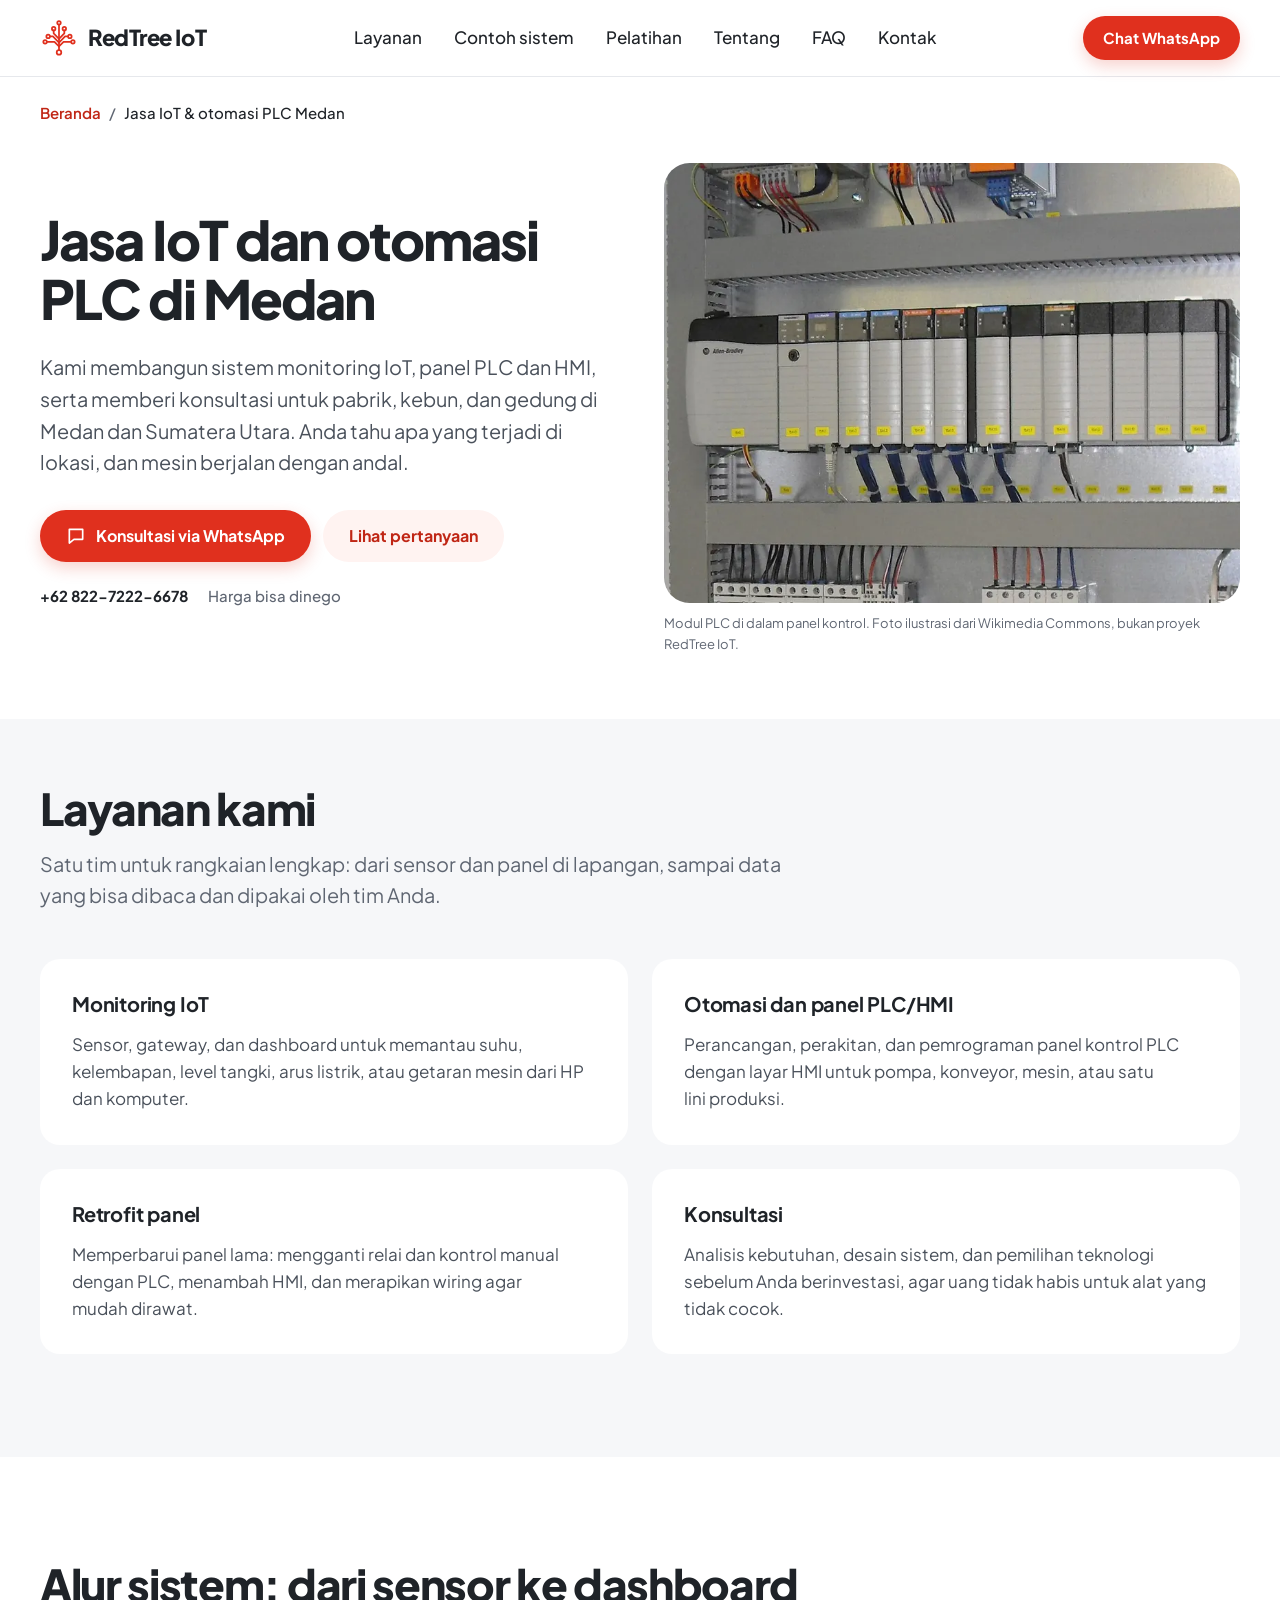
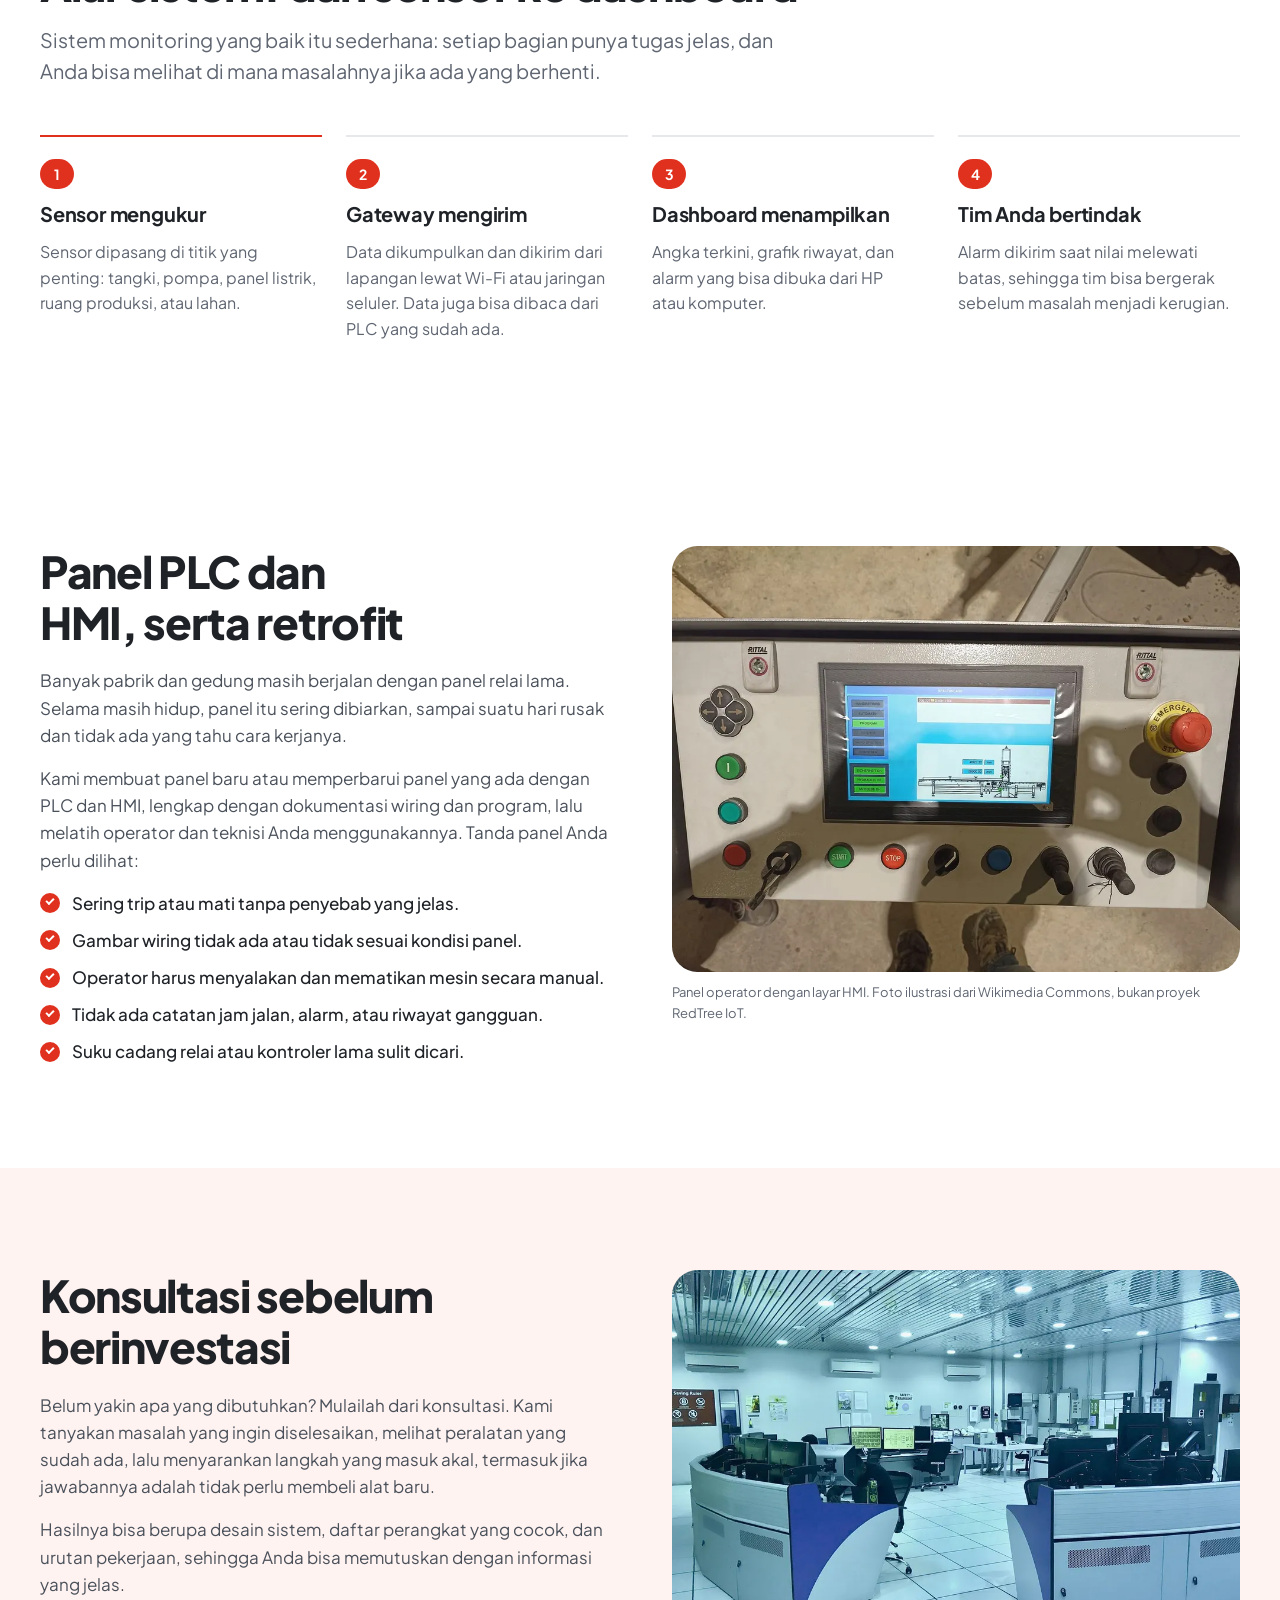
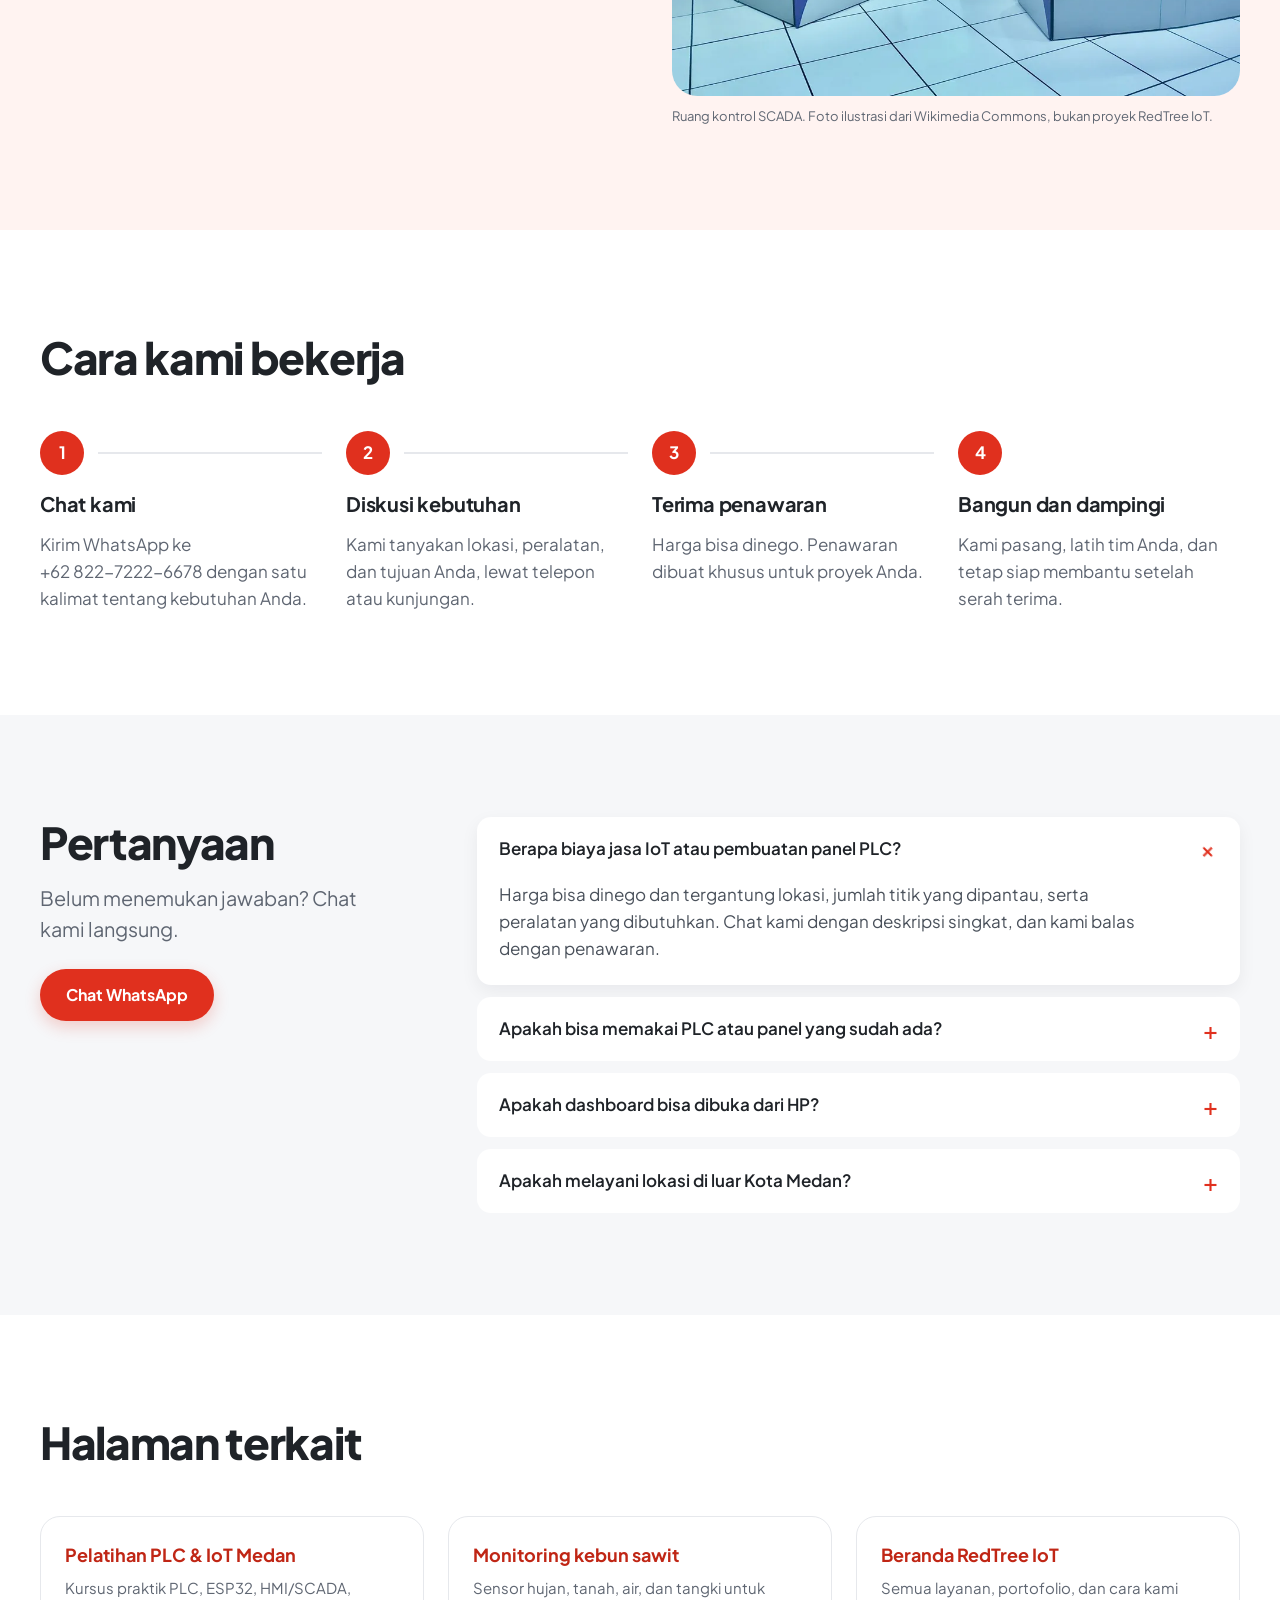
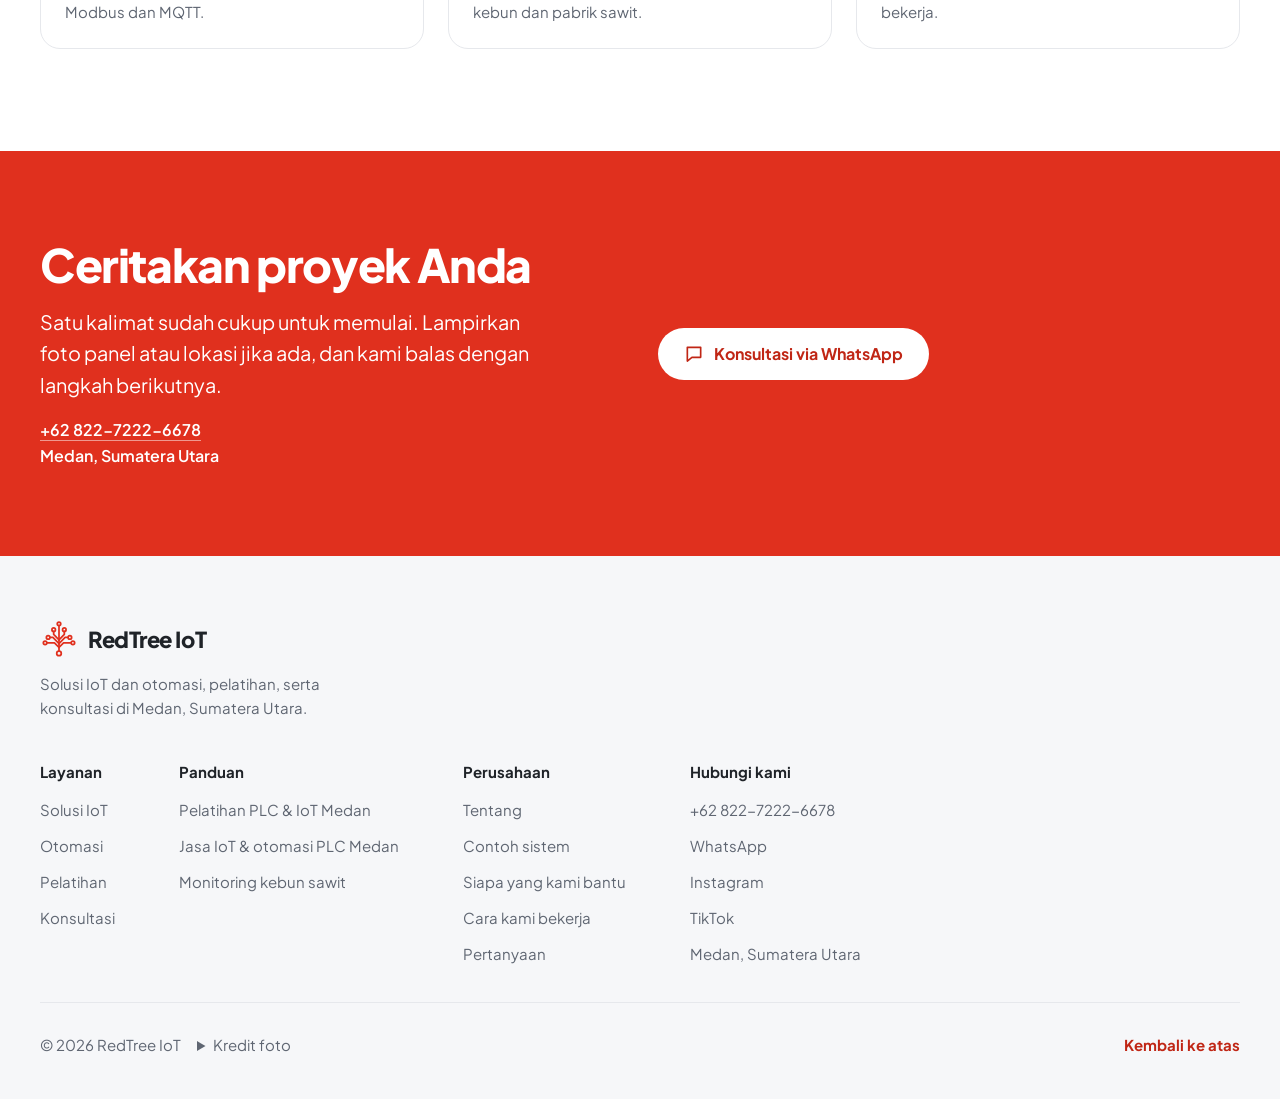
==== commit 091e3c25: "Company-profile patterns from GitHub templates, rebuilt in plain CSS Reviewed Start Bootstrap Agency" ====
--- a/site/jasa-iot-otomasi-medan/index.html
+++ b/site/jasa-iot-otomasi-medan/index.html
@@ -16,10 +16,10 @@
   <meta property="og:url" content="https://redtreeiot.netlify.app/jasa-iot-otomasi-medan/">
   <meta property="og:title" content="Jasa IoT &amp; otomasi PLC di Medan · RedTree IoT">
   <meta property="og:description" content="Jasa IoT dan otomasi PLC di Medan: monitoring sensor ke dashboard, pembuatan dan retrofit panel PLC HMI, serta konsultasi. Harga bisa dinego via WhatsApp.">
-  <meta property="og:image" content="https://redtreeiot.netlify.app/og-image.jpg">
+  <meta property="og:image" content="https://redtreeiot.netlify.app/og-image.jpg?v=2">
   <meta property="og:image:width" content="1200">
   <meta property="og:image:height" content="630">
-  <meta property="og:image:alt" content="RedTree IoT: IoT &amp; otomasi yang bekerja di lapangan, Medan">
+  <meta property="og:image:alt" content="RedTree IoT: IoT &amp; otomasi yang bekerja di lapangan, dengan ilustrasi peta kebun sawit dan alarm muka air parit">
   <meta name="twitter:card" content="summary_large_image">
   <link rel="icon" href="../favicon.svg" type="image/svg+xml">
   <link rel="apple-touch-icon" href="../icons/apple-touch-icon.png">
@@ -143,6 +143,7 @@
         <a href="../#layanan">Layanan</a>
         <a href="../#portofolio">Contoh sistem</a>
         <a href="../#pelatihan">Pelatihan</a>
+        <a href="../#tentang">Tentang</a>
         <a href="../#faq">FAQ</a>
         <a href="../#kontak">Kontak</a>
         <a class="btn btn-red links-wa" href="https://wa.me/6282272226678?text=Halo%20RedTree%20IoT%2C%20saya%20butuh%20jasa%20IoT/otomasi%20di%20Medan.%20Kebutuhan%20saya%3A%20" target="_blank" rel="noopener">Chat WhatsApp</a>
@@ -300,6 +301,8 @@
     </section>
   </main>
 
+  <a class="wa-float" href="https://wa.me/6282272226678?text=Halo%20RedTree%20IoT%2C%20saya%20butuh%20jasa%20IoT/otomasi%20di%20Medan.%20Kebutuhan%20saya%3A%20" target="_blank" rel="noopener" aria-label="Chat WhatsApp"><svg width="24" height="24" aria-hidden="true"><use href="#i-wa"/></svg><span>Chat WhatsApp</span></a>
+
   <footer class="footer">
     <div class="wrap">
       <div class="footer-top">
@@ -310,7 +313,7 @@
         <div class="cols">
           <nav aria-label="Layanan"><h2>Layanan</h2><a href="../#layanan">Solusi IoT</a><a href="../#layanan">Otomasi</a><a href="../#pelatihan">Pelatihan</a><a href="../#layanan">Konsultasi</a></nav>
           <nav aria-label="Panduan"><h2>Panduan</h2><a href="../pelatihan-plc-iot-medan/">Pelatihan PLC &amp; IoT Medan</a><a href="../jasa-iot-otomasi-medan/" aria-current="page">Jasa IoT &amp; otomasi PLC Medan</a><a href="../monitoring-kebun-sawit/">Monitoring kebun sawit</a></nav>
-          <nav aria-label="Perusahaan"><h2>Perusahaan</h2><a href="../#portofolio">Contoh sistem</a><a href="../#sektor">Siapa yang kami bantu</a><a href="../#proses">Cara kami bekerja</a><a href="../#faq">Pertanyaan</a></nav>
+          <nav aria-label="Perusahaan"><h2>Perusahaan</h2><a href="../#tentang">Tentang</a><a href="../#portofolio">Contoh sistem</a><a href="../#sektor">Siapa yang kami bantu</a><a href="../#proses">Cara kami bekerja</a><a href="../#faq">Pertanyaan</a></nav>
           <div><h2>Hubungi kami</h2><a href="tel:+6282272226678">+62 822-7222-6678</a><a href="https://wa.me/6282272226678" target="_blank" rel="noopener">WhatsApp</a><a href="https://www.instagram.com/redtreeiot/" target="_blank" rel="noopener">Instagram</a><a href="https://www.tiktok.com/@redtreeiot" target="_blank" rel="noopener">TikTok</a><a href="https://www.google.com/maps/search/Medan,+North+Sumatra,+Indonesia" target="_blank" rel="noopener">Medan, Sumatera Utara</a></div>
         </div>
       </div>
@@ -344,6 +347,7 @@
     </div>
   </footer>
 
+  <script src="../wa-float.js" defer></script>
   <script src="../pages.js"></script>
 </body>
 </html>
--- a/site/styles.css
+++ b/site/styles.css
@@ -431,4 +431,51 @@
   .logo, .cols a, .crumbs a, ul.meta a, .cta-meta a, .credits summary { display: inline-flex; align-items: center; min-height: 44px; padding-block: 0; }
   .cols > * { gap: 0; }
   .estate-tabs button, .estate-play { min-height: 44px; }
-}
+  .contact-list a { display: inline-flex; align-items: center; min-height: 44px; }
+}
+
+/* ---------- service card links (pattern from TailGrids Play "features") ---------- */
+.card-link { display: inline-flex; align-items: center; gap: 8px; margin-top: 4px; min-height: 44px; width: fit-content; color: var(--red-dark); font-weight: 700; }
+.card-link svg { fill: none; stroke: currentColor; stroke-width: 2.2; stroke-linecap: round; stroke-linejoin: round; transition: transform .2s var(--ease); }
+.card-link:hover svg { transform: translateX(3px); }
+.card-link:hover span { text-decoration: underline 2px; text-underline-offset: 5px; }
+
+/* ---------- about (pattern from Start Bootstrap Agency / Play "about") ---------- */
+.about { background: var(--grey); }
+.about-in { display: grid; grid-template-columns: minmax(0, 5fr) minmax(0, 6fr); gap: clamp(32px, 6vw, 96px); align-items: start; }
+.about-text h2 { font-size: var(--h2); font-weight: 800; line-height: 1.15; letter-spacing: -0.03em; }
+.about-lead { margin-top: 20px; font-size: var(--lead); max-width: 34em; }
+.values { display: grid; gap: 0; }
+.values li { display: grid; grid-template-columns: 52px minmax(0, 1fr); gap: 20px; padding: 24px 0; border-top: 1px solid var(--line); }
+.values li:last-child { border-bottom: 1px solid var(--line); }
+.values .icon { background: #fff; }
+.values h3 { font-size: 1.25rem; }
+.values p { margin-top: 6px; color: var(--muted); }
+
+/* ---------- contact info list (pattern from Play "contact") ---------- */
+.contact-list { display: grid; gap: 16px; margin-top: 28px; }
+.contact-list li { display: grid; grid-template-columns: 40px minmax(0, 1fr); gap: 14px; align-items: center; }
+.contact-list svg { width: 40px; height: 40px; padding: 9px; border-radius: 12px; background: rgba(255, 255, 255, 0.14); fill: none; stroke: #fff; stroke-width: 2; stroke-linecap: round; stroke-linejoin: round; }
+.contact-list div { display: grid; }
+.cl-label { font-size: 0.8125rem; font-weight: 600; color: #fff; }
+.contact-list div > :last-child { font-weight: 700; color: #fff; }
+.contact-list a { color: #fff; text-decoration: underline 1px rgba(255, 255, 255, 0.55); text-underline-offset: 4px; }
+.contact-list span > a + a { margin-left: 14px; }
+
+/* ---------- floating WhatsApp button ---------- */
+.wa-float { position: fixed; right: max(16px, env(safe-area-inset-right)); bottom: max(16px, env(safe-area-inset-bottom)); z-index: 40;
+  display: inline-flex; align-items: center; gap: 10px; min-height: 56px; padding: 0 22px 0 18px; border-radius: 999px;
+  background: var(--red); color: #fff; font-weight: 700; box-shadow: 0 12px 28px rgba(224, 48, 30, 0.35);
+  opacity: 0; visibility: hidden; transform: translateY(16px); transition: opacity .25s, transform .25s var(--ease), visibility .25s, background-color .2s; }
+.wa-float.show { opacity: 1; visibility: visible; transform: none; }
+.wa-float:hover { background: var(--red-dark); }
+
+@media (max-width: 1023px) {
+  .about-in { grid-template-columns: 1fr; }
+}
+@media (max-width: 699px) {
+  .wa-float { width: 56px; padding: 0; justify-content: center; }
+  .wa-float span { position: absolute; width: 1px; height: 1px; overflow: hidden; clip: rect(0 0 0 0); white-space: nowrap; }
+  .values li { grid-template-columns: 44px minmax(0, 1fr); gap: 14px; }
+  .values .icon { width: 44px; height: 44px; }
+}
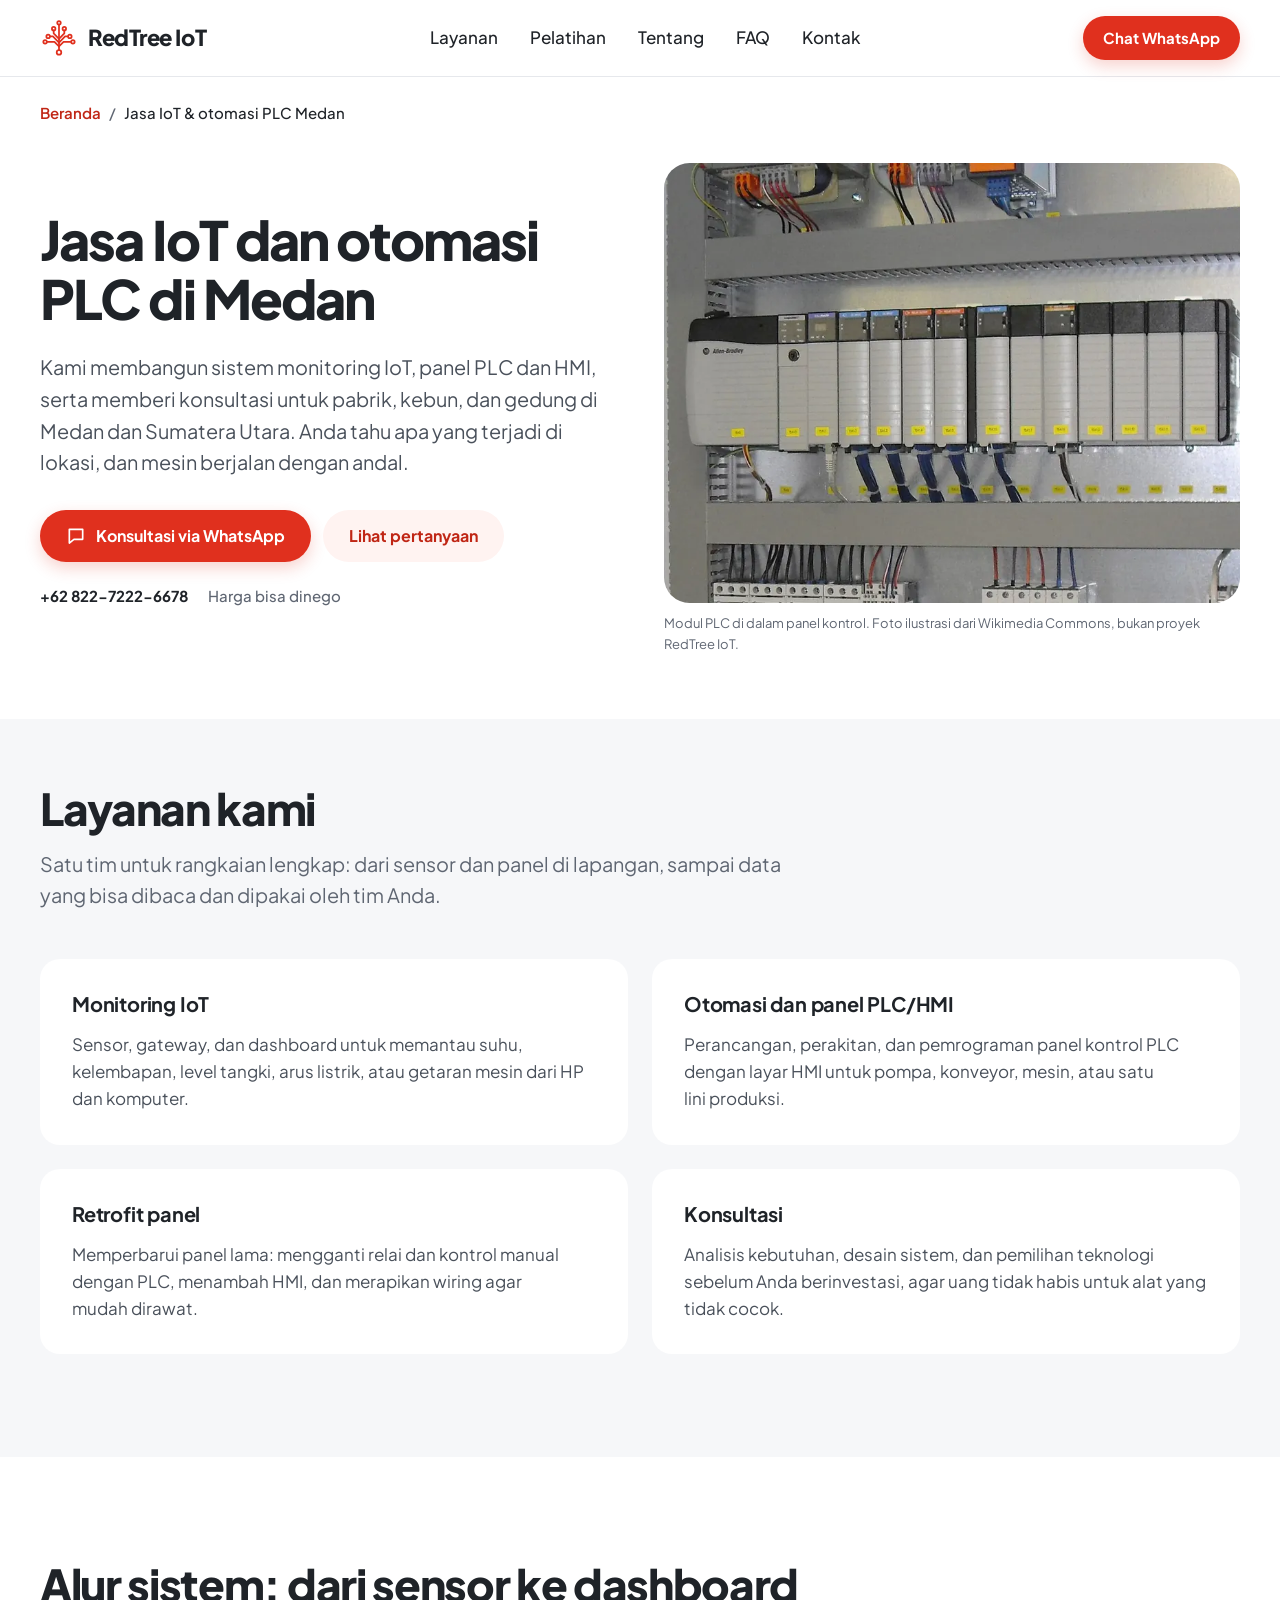
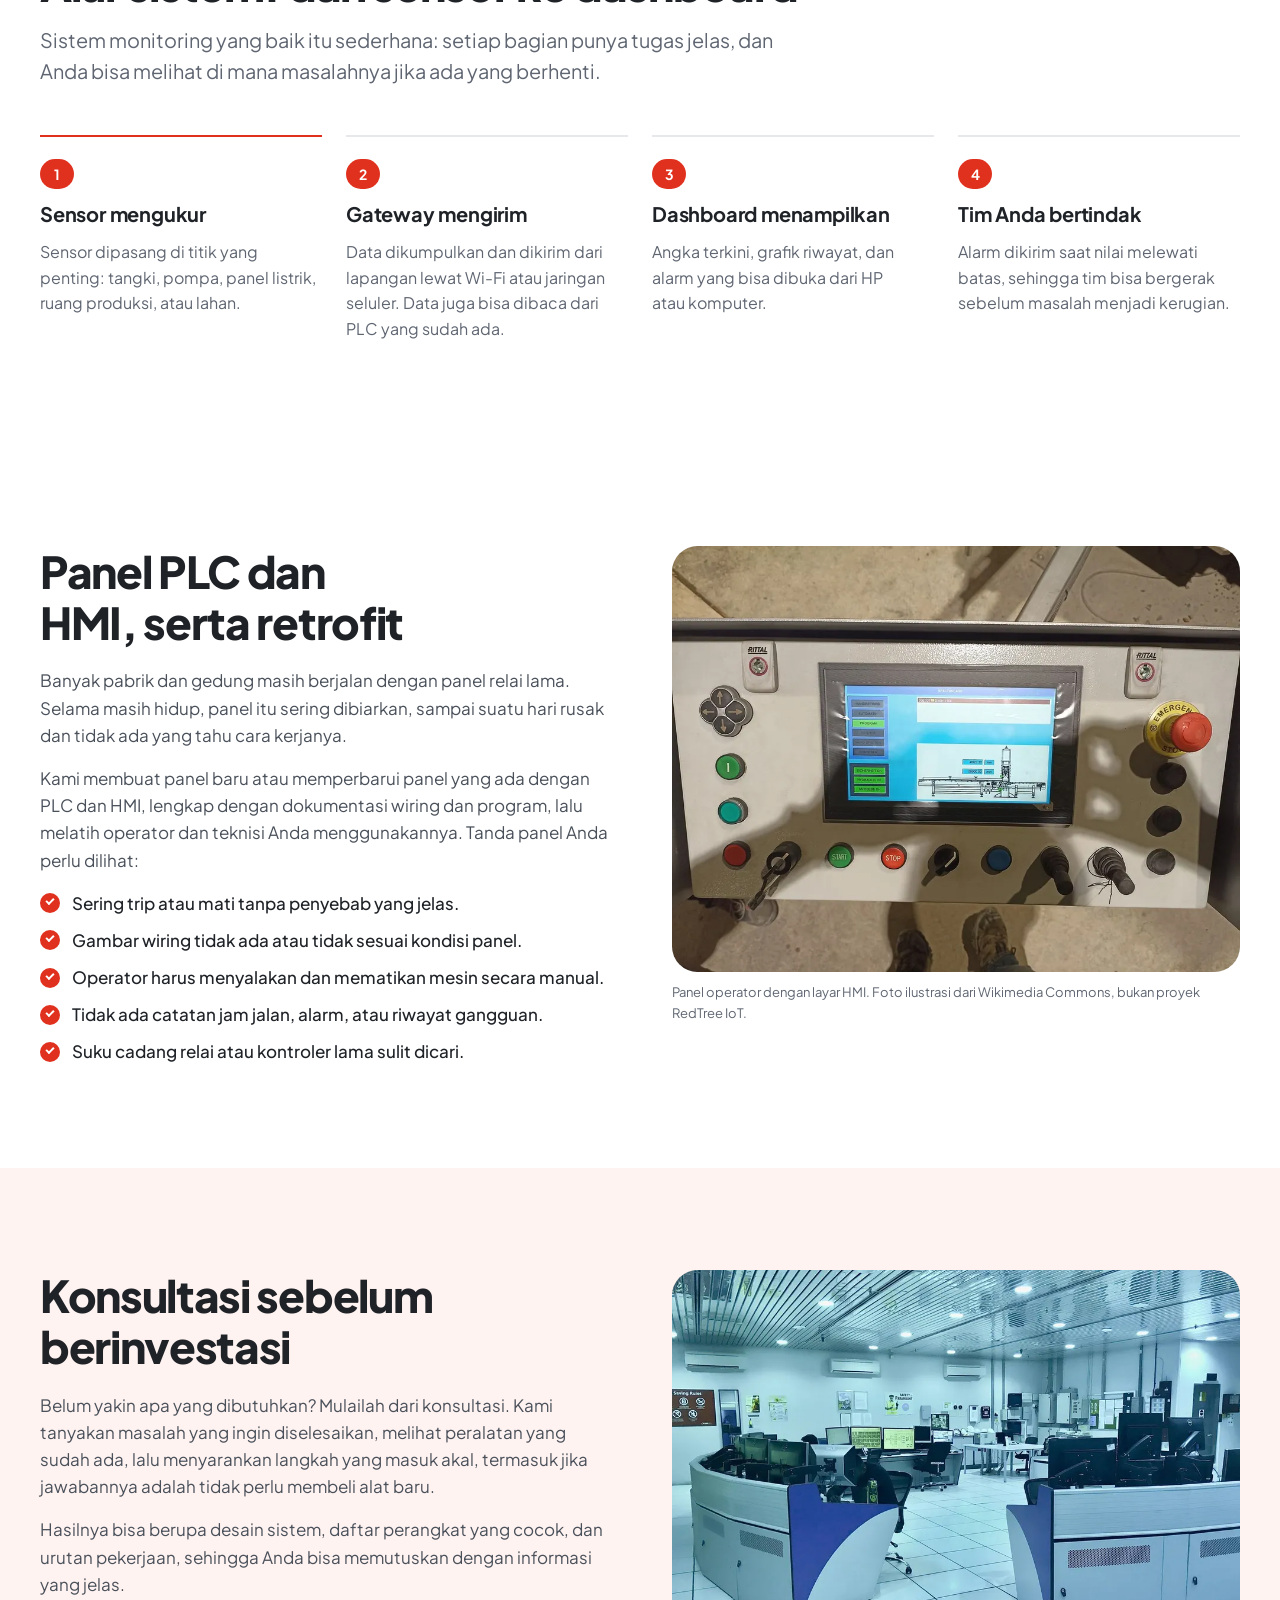
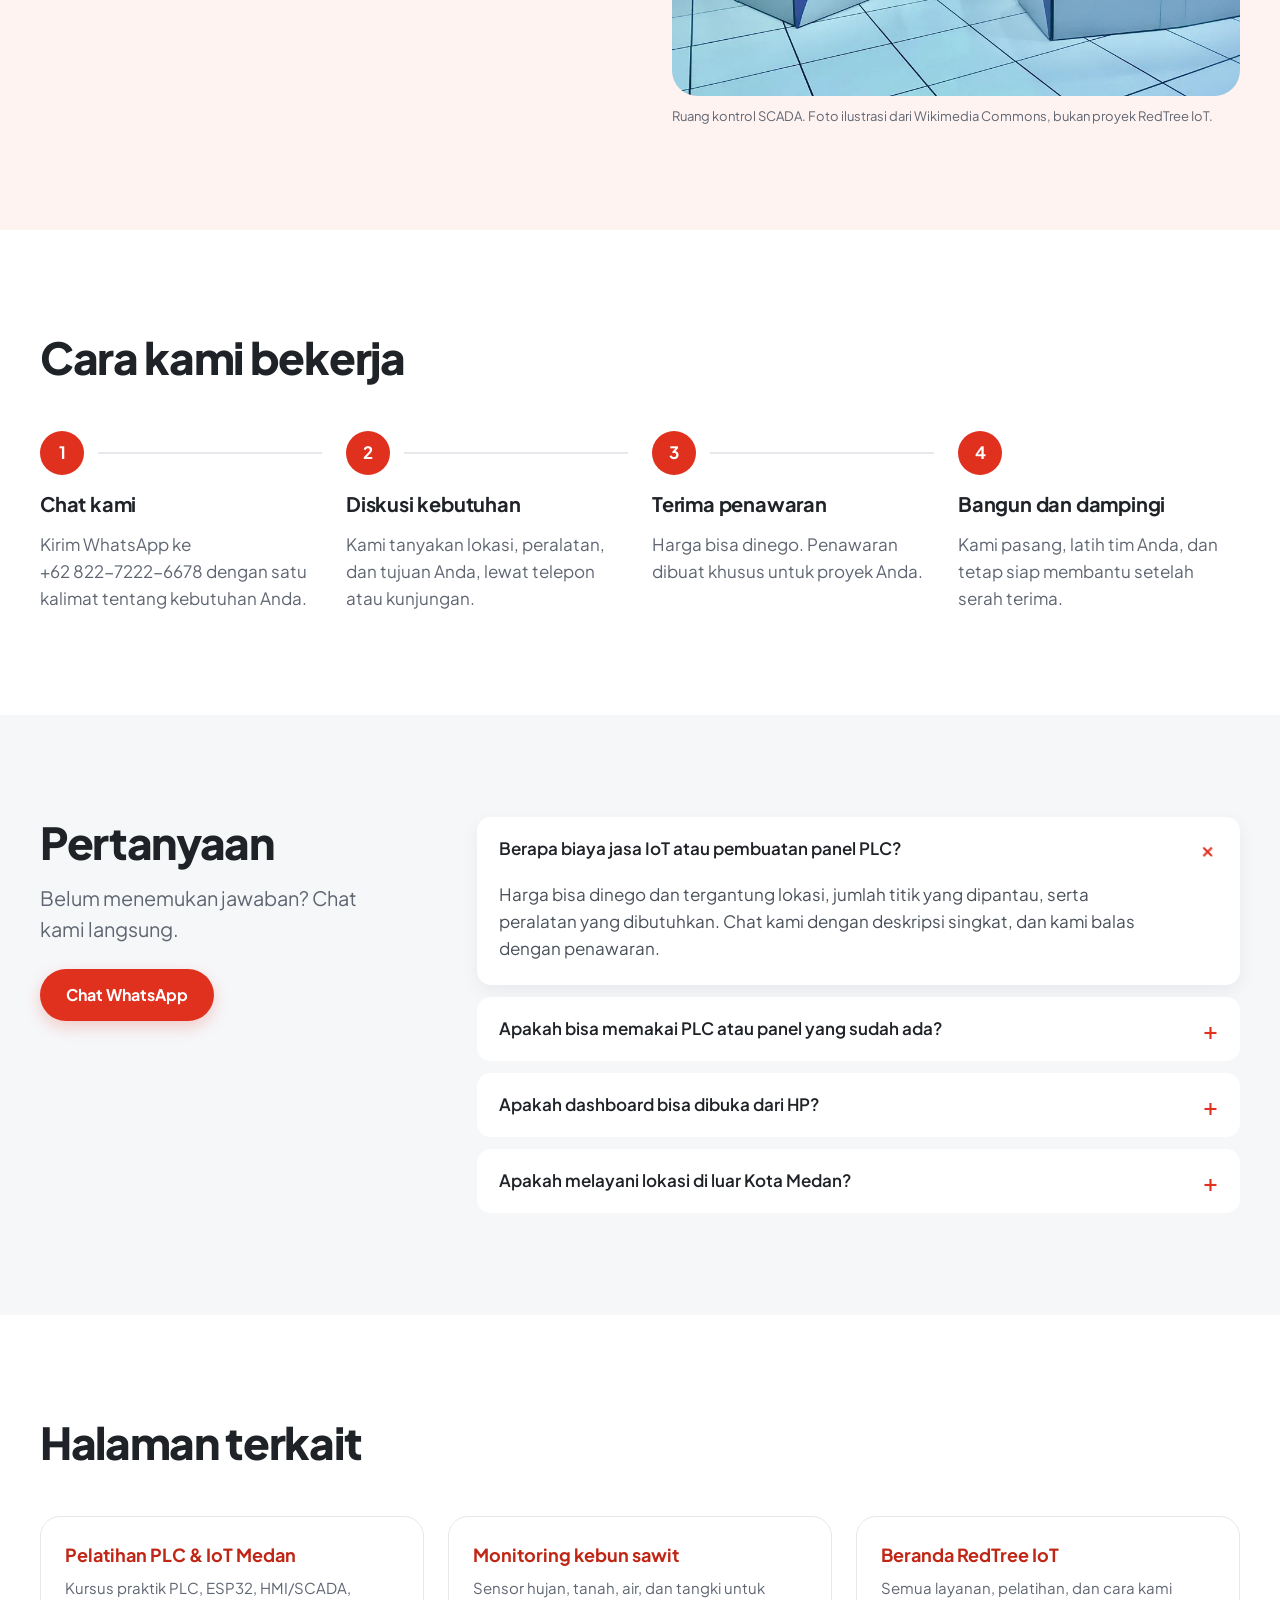
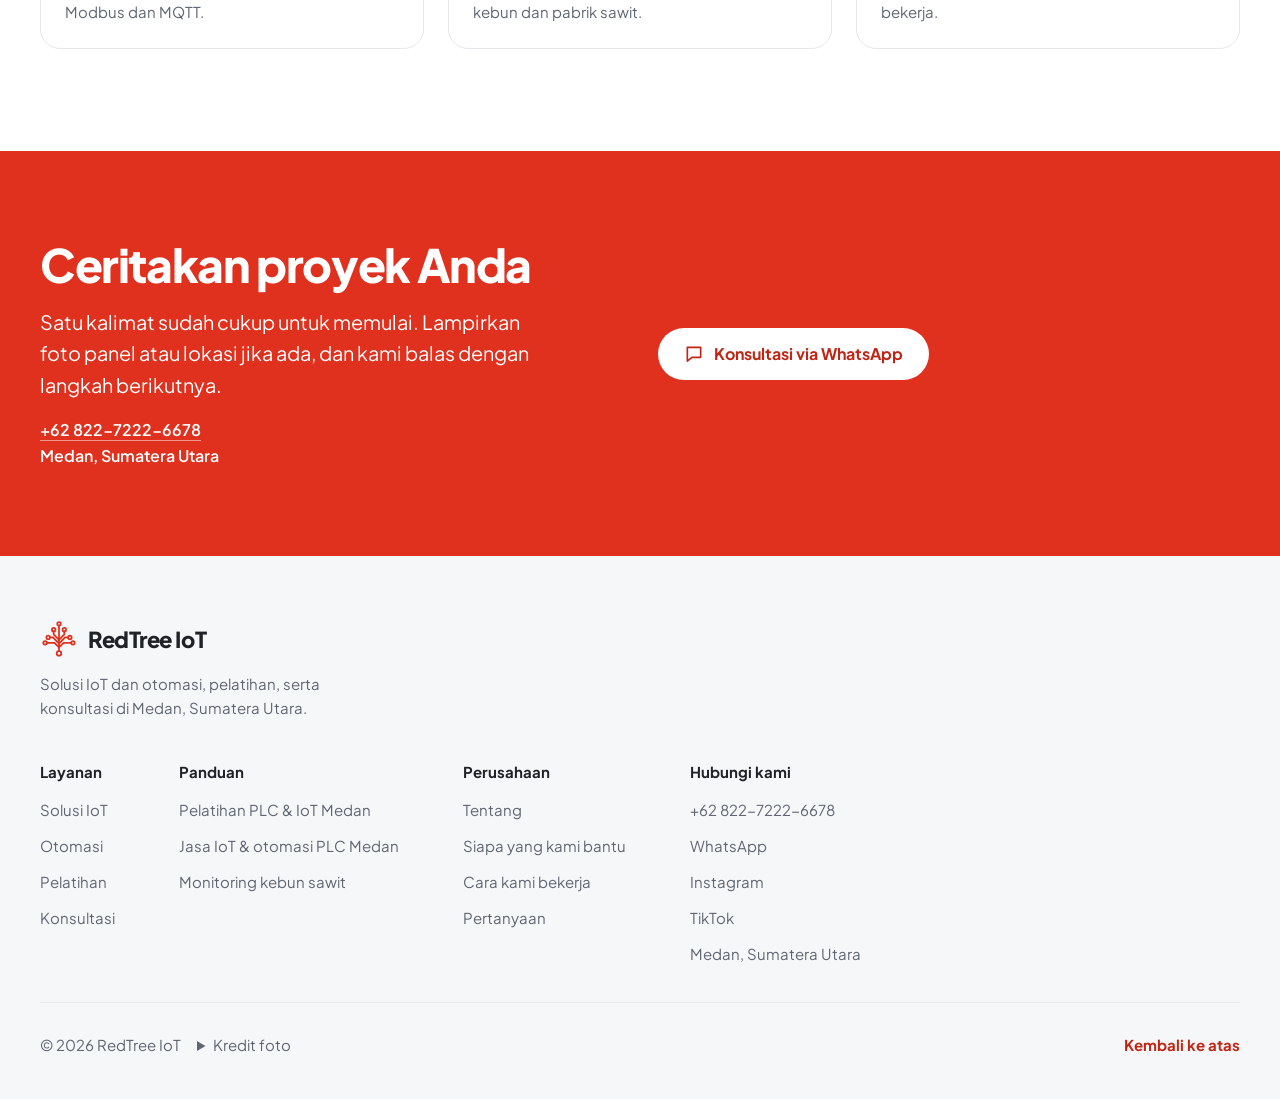
==== commit c3fc1871: "Remove the "Contoh sistem" stock-photo grid The owner found the Wikimedia example photos unrealistic" ====
--- a/site/jasa-iot-otomasi-medan/index.html
+++ b/site/jasa-iot-otomasi-medan/index.html
@@ -141,7 +141,6 @@
       </a>
       <nav class="links" id="site-nav" aria-label="Utama">
         <a href="../#layanan">Layanan</a>
-        <a href="../#portofolio">Contoh sistem</a>
         <a href="../#pelatihan">Pelatihan</a>
         <a href="../#tentang">Tentang</a>
         <a href="../#faq">FAQ</a>
@@ -282,7 +281,7 @@
         <div class="related">
           <a class="related-card" href="../pelatihan-plc-iot-medan/"><strong>Pelatihan PLC &amp; IoT Medan</strong><span>Kursus praktik PLC, ESP32, HMI/SCADA, Modbus dan MQTT.</span></a>
           <a class="related-card" href="../monitoring-kebun-sawit/"><strong>Monitoring kebun sawit</strong><span>Sensor hujan, tanah, air, dan tangki untuk kebun dan pabrik sawit.</span></a>
-          <a class="related-card" href="../"><strong>Beranda RedTree IoT</strong><span>Semua layanan, portofolio, dan cara kami bekerja.</span></a>
+          <a class="related-card" href="../"><strong>Beranda RedTree IoT</strong><span>Semua layanan, pelatihan, dan cara kami bekerja.</span></a>
         </div>
       </div>
     </section>
@@ -313,7 +312,7 @@
         <div class="cols">
           <nav aria-label="Layanan"><h2>Layanan</h2><a href="../#layanan">Solusi IoT</a><a href="../#layanan">Otomasi</a><a href="../#pelatihan">Pelatihan</a><a href="../#layanan">Konsultasi</a></nav>
           <nav aria-label="Panduan"><h2>Panduan</h2><a href="../pelatihan-plc-iot-medan/">Pelatihan PLC &amp; IoT Medan</a><a href="../jasa-iot-otomasi-medan/" aria-current="page">Jasa IoT &amp; otomasi PLC Medan</a><a href="../monitoring-kebun-sawit/">Monitoring kebun sawit</a></nav>
-          <nav aria-label="Perusahaan"><h2>Perusahaan</h2><a href="../#tentang">Tentang</a><a href="../#portofolio">Contoh sistem</a><a href="../#sektor">Siapa yang kami bantu</a><a href="../#proses">Cara kami bekerja</a><a href="../#faq">Pertanyaan</a></nav>
+          <nav aria-label="Perusahaan"><h2>Perusahaan</h2><a href="../#tentang">Tentang</a><a href="../#sektor">Siapa yang kami bantu</a><a href="../#proses">Cara kami bekerja</a><a href="../#faq">Pertanyaan</a></nav>
           <div><h2>Hubungi kami</h2><a href="tel:+6282272226678">+62 822-7222-6678</a><a href="https://wa.me/6282272226678" target="_blank" rel="noopener">WhatsApp</a><a href="https://www.instagram.com/redtreeiot/" target="_blank" rel="noopener">Instagram</a><a href="https://www.tiktok.com/@redtreeiot" target="_blank" rel="noopener">TikTok</a><a href="https://www.google.com/maps/search/Medan,+North+Sumatra,+Indonesia" target="_blank" rel="noopener">Medan, Sumatera Utara</a></div>
         </div>
       </div>
@@ -328,7 +327,6 @@
         <li>&ldquo;<a href="https://commons.wikimedia.org/wiki/File:PLC_displej.jpg" target="_blank" rel="noopener">PLC displej</a>&rdquo; by Quist161, <a href="https://creativecommons.org/licenses/by-sa/4.0" target="_blank" rel="noopener">CC BY-SA 4.0</a>, via Wikimedia Commons</li>
         <li>&ldquo;<a href="https://commons.wikimedia.org/wiki/File:BMA_Automation_Allen_Bradley_PLC_3.JPG" target="_blank" rel="noopener">BMA Automation Allen Bradley PLC 3</a>&rdquo; by Elmschrat Coaching-Blog, <a href="https://creativecommons.org/licenses/by-sa/3.0" target="_blank" rel="noopener">CC BY-SA 3.0</a>, via Wikimedia Commons</li>
         <li>&ldquo;<a href="https://commons.wikimedia.org/wiki/File:SIMPLE_CONTROL_WITH_INDICATOR_LIGHTS.jpg" target="_blank" rel="noopener">SIMPLE CONTROL WITH INDICATOR LIGHTS</a>&rdquo; by Sam D. Wilbur, <a href="https://creativecommons.org/licenses/by-sa/4.0" target="_blank" rel="noopener">CC BY-SA 4.0</a>, via Wikimedia Commons</li>
-        <li>&ldquo;<a href="https://commons.wikimedia.org/wiki/File:Arduino_UNO_%2B_HC-SR04_%2B_HC_05_%2B_breadboard_-_side_view_01.jpg" target="_blank" rel="noopener">Arduino UNO + HC-SR04 + HC 05 + breadboard - side view 01</a>&rdquo; by Pradana Aumars ( talk Â· contribs ), <a href="https://creativecommons.org/licenses/by-sa/4.0" target="_blank" rel="noopener">CC BY-SA 4.0</a>, via Wikimedia Commons</li>
         <li>&ldquo;<a href="https://commons.wikimedia.org/wiki/File:Arduino_%26_breadboard,_mounted.jpg" target="_blank" rel="noopener">Arduino &amp; breadboard, mounted</a>&rdquo; by TreyDanger, <a href="https://creativecommons.org/licenses/by/2.0" target="_blank" rel="noopener">CC BY 2.0</a>, via Wikimedia Commons</li>
         <li>&ldquo;<a href="https://commons.wikimedia.org/wiki/File:Automatic_weather_station_learning.jpg" target="_blank" rel="noopener">Automatic weather station learning</a>&rdquo; by Mogi19, <a href="https://creativecommons.org/licenses/by-sa/4.0" target="_blank" rel="noopener">CC BY-SA 4.0</a>, via Wikimedia Commons</li>
         <li>&ldquo;<a href="https://commons.wikimedia.org/wiki/File:AWS(Automatic_Weather_station).JPG" target="_blank" rel="noopener">AWS(Automatic Weather station)</a>&rdquo; by Delince, <a href="https://creativecommons.org/licenses/by-sa/3.0" target="_blank" rel="noopener">CC BY-SA 3.0</a>, via Wikimedia Commons</li>
@@ -339,7 +337,6 @@
         <li>&ldquo;<a href="https://commons.wikimedia.org/wiki/File:SMT_soldering_class_at_Knox_Makers.jpg" target="_blank" rel="noopener">SMT soldering class at Knox Makers</a>&rdquo; by DoctorScurvy, <a href="https://creativecommons.org/licenses/by-sa/4.0" target="_blank" rel="noopener">CC BY-SA 4.0</a>, via Wikimedia Commons</li>
         <li>&ldquo;<a href="https://commons.wikimedia.org/wiki/File:Soldering_stations_at_Coredump_Hackerspace.jpg" target="_blank" rel="noopener">Soldering stations at Coredump Hackerspace</a>&rdquo; by Dbrgn, <a href="https://creativecommons.org/licenses/by-sa/4.0" target="_blank" rel="noopener">CC BY-SA 4.0</a>, via Wikimedia Commons</li>
         <li>&ldquo;<a href="https://commons.wikimedia.org/wiki/File:Students_Test_their_LEGO_Rover_Prototype_(AFRC2019-0261-094).jpg" target="_blank" rel="noopener">Students Test their LEGO Rover Prototype (AFRC2019-0261-094)</a>&rdquo; by NASA Armstrong Flight Research Center / NASA/Ken Ulbrich, <a href="https://creativecommons.org/publicdomain/mark/1.0/" target="_blank" rel="noopener">public domain</a>, via Wikimedia Commons</li>
-        <li>&ldquo;<a href="https://commons.wikimedia.org/wiki/File:Students_installing_the_electronics_for_a_Long_Wavelength_Array_element.jpg" target="_blank" rel="noopener">Students installing the electronics for a Long Wavelength Array element</a>&rdquo; by SunRISE Ground Radio Lab and Marquette Senior High School, <a href="https://creativecommons.org/licenses/by-sa/4.0" target="_blank" rel="noopener">CC BY-SA 4.0</a>, via Wikimedia Commons</li>
       </ul>
         </details>
         <a class="text-link" href="#top">Kembali ke atas</a>
--- a/site/styles.css
+++ b/site/styles.css
@@ -352,11 +352,10 @@
 .estate-map .lbl { fill: var(--muted); font: 600 11.5px "Plus Jakarta Sans", system-ui, sans-serif; }
 .gate rect { fill: var(--ink); }
 .gate .gate-door { fill: #8a929c; transition: transform .2s; }
-.mill rect, .mill > circle:not(.smoke) { fill: #fff; stroke: var(--ink); stroke-width: 1.6; }
-.mill path { fill: none; stroke: var(--line); stroke-width: 1.2; }
-.mill .chimney.chimney { fill: var(--ink); }
-.mill .tank-bed { fill: var(--line); stroke: none; }
-.mill .tank-level { fill: var(--ink); stroke: none; }
+.mill .mill-bld { fill: #fff; stroke: var(--ink); stroke-width: 1.6; stroke-linejoin: round; }
+.mill .chimney { fill: var(--ink); }
+.mill .mtank { fill: #fff; stroke: var(--ink); stroke-width: 1.6; }
+.mill .mtank-fill, .mill .tank-level { fill: #e9b949; }
 .smoke { fill: #c8cdd4; stroke: none; opacity: 0; animation: smoke 3.2s ease-out infinite; }
 .smoke.s2 { animation-delay: 1.6s; }
 @keyframes smoke { 0% { opacity: .7; transform: translate(0, 0) scale(.6); } 100% { opacity: 0; transform: translate(8px, -26px) scale(1.8); } }
@@ -479,3 +478,34 @@
   .values li { grid-template-columns: 44px minmax(0, 1fr); gap: 14px; }
   .values .icon { width: 44px; height: 44px; }
 }
+
+/* ---------- estate map: mill close-up for the tank story ---------- */
+.scene-mill { opacity: 0; visibility: hidden; transition: opacity .45s, visibility .45s; }
+.mill-on .scene-mill { opacity: 1; visibility: visible; }
+.mill-on .sensor.dim, .mill-on .callout:not(.on) { opacity: 0; }
+.mill-ground { fill: var(--grey); }
+.mill-title { fill: var(--ink); font: 700 15px "Plus Jakarta Sans", system-ui, sans-serif; }
+.press rect { fill: #fff; stroke: var(--ink); stroke-width: 1.6; }
+.press path { fill: none; stroke: var(--line); stroke-width: 1.4; }
+.tank-shell { fill: #fff; stroke: var(--ink); stroke-width: 1.8; }
+.tank-liquid { fill: #e9b949; }
+.tank-limit { stroke: var(--red); stroke-width: 1.5; stroke-dasharray: 4 4; }
+.estate-map .limit-lbl { fill: var(--red-dark); }
+.pipe { fill: none; stroke: #b9c0c8; stroke-width: 6; stroke-linecap: round; stroke-linejoin: round; }
+.feeding .pipe.feed, .pumping .pipe.transfer { stroke: #e9b949; stroke-dasharray: 10 8; animation: flow .6s linear infinite; }
+@keyframes flow { to { stroke-dashoffset: -18; } }
+.pump circle { fill: #fff; stroke: var(--ink); stroke-width: 1.8; }
+.pump path { stroke: var(--ink); stroke-width: 1.8; stroke-linecap: round; transform-box: fill-box; transform-origin: center; }
+.pumping .pump circle { stroke: var(--red); }
+.pumping .pump path { stroke: var(--red); animation: spin .8s linear infinite; }
+@keyframes spin { to { transform: rotate(360deg); } }
+.usonic rect { fill: var(--ink); }
+
+@media (max-width: 699px) {
+  /* the map is drawn at ~55% scale on phones: larger label sizes keep it readable */
+  .estate-map .lbl { font-size: 17px; }
+  .block-names text { font-size: 16px; }
+  .callout text { font-size: 14px; }
+  .mill-title { font-size: 20px; }
+}
+.estate:not(.mill-on) [data-sensor="tank"], .estate:not(.mill-on) [data-callout="tank"] { opacity: 0; }
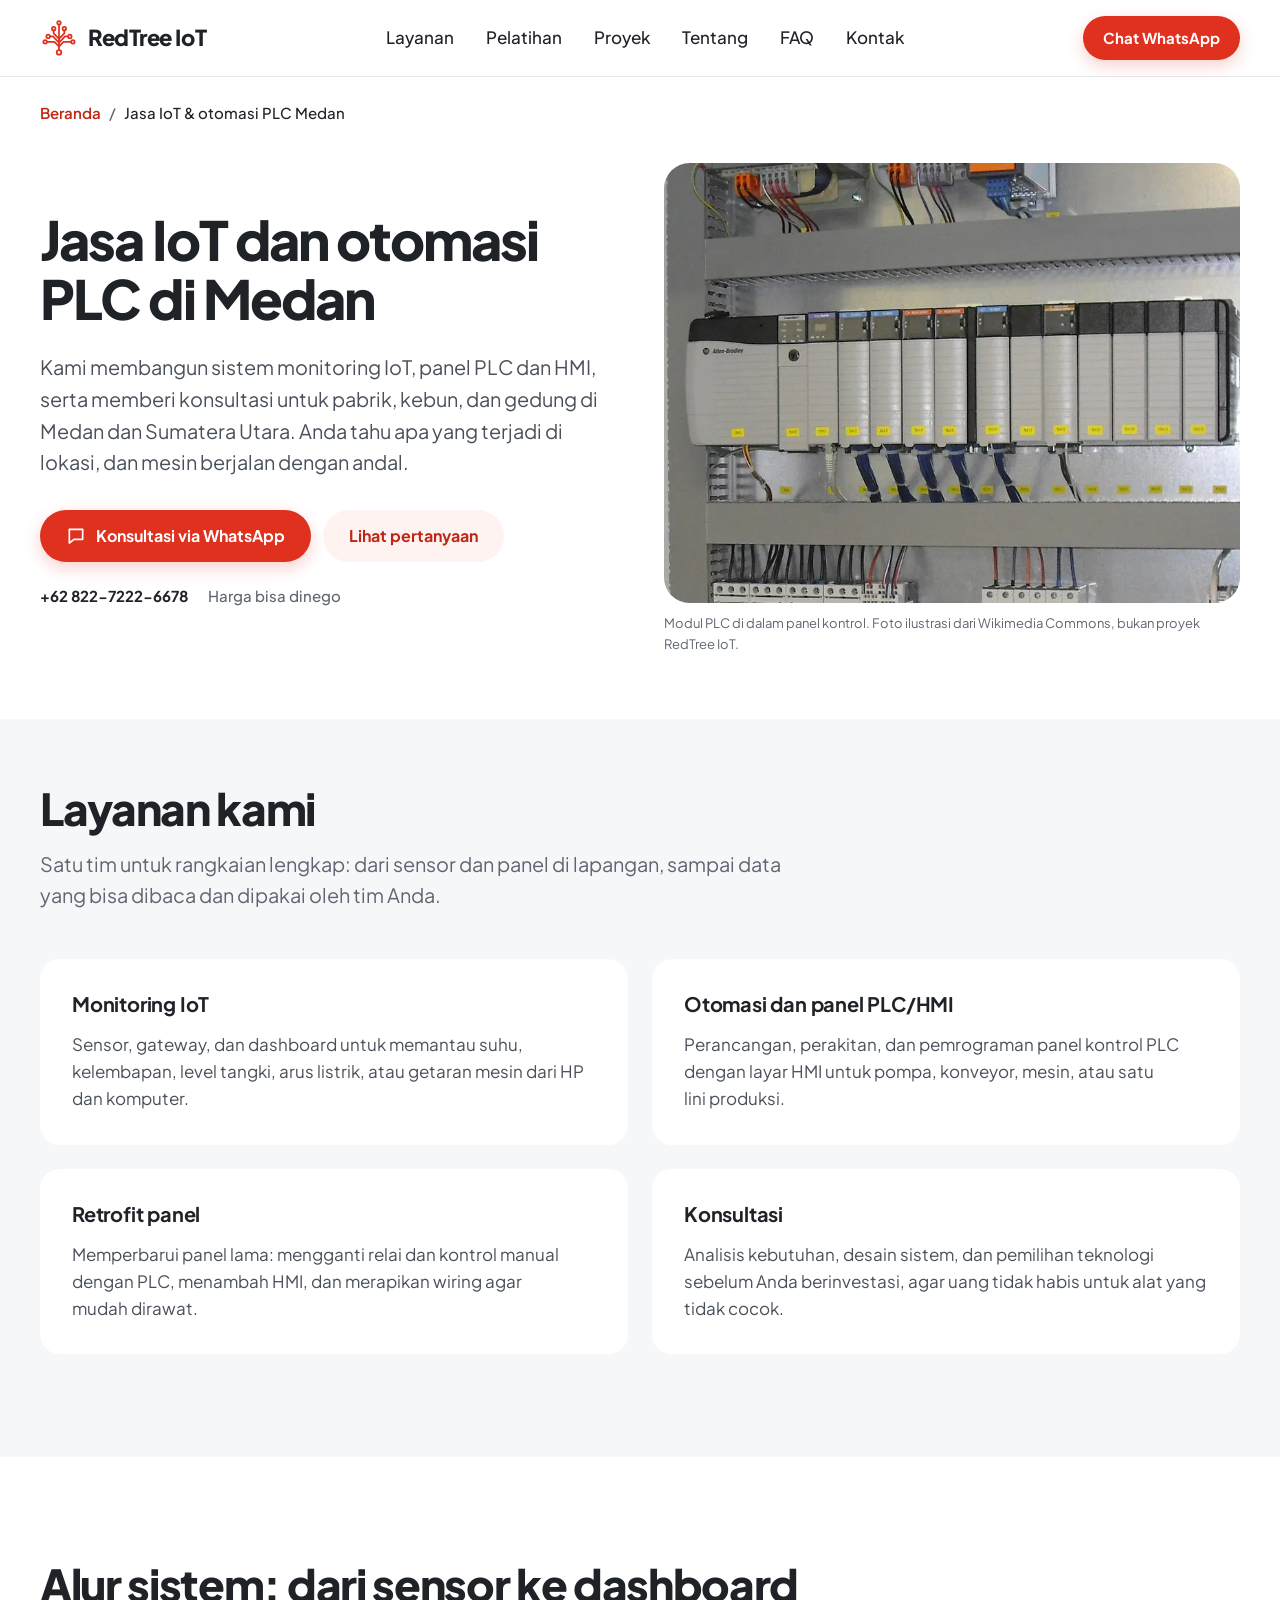
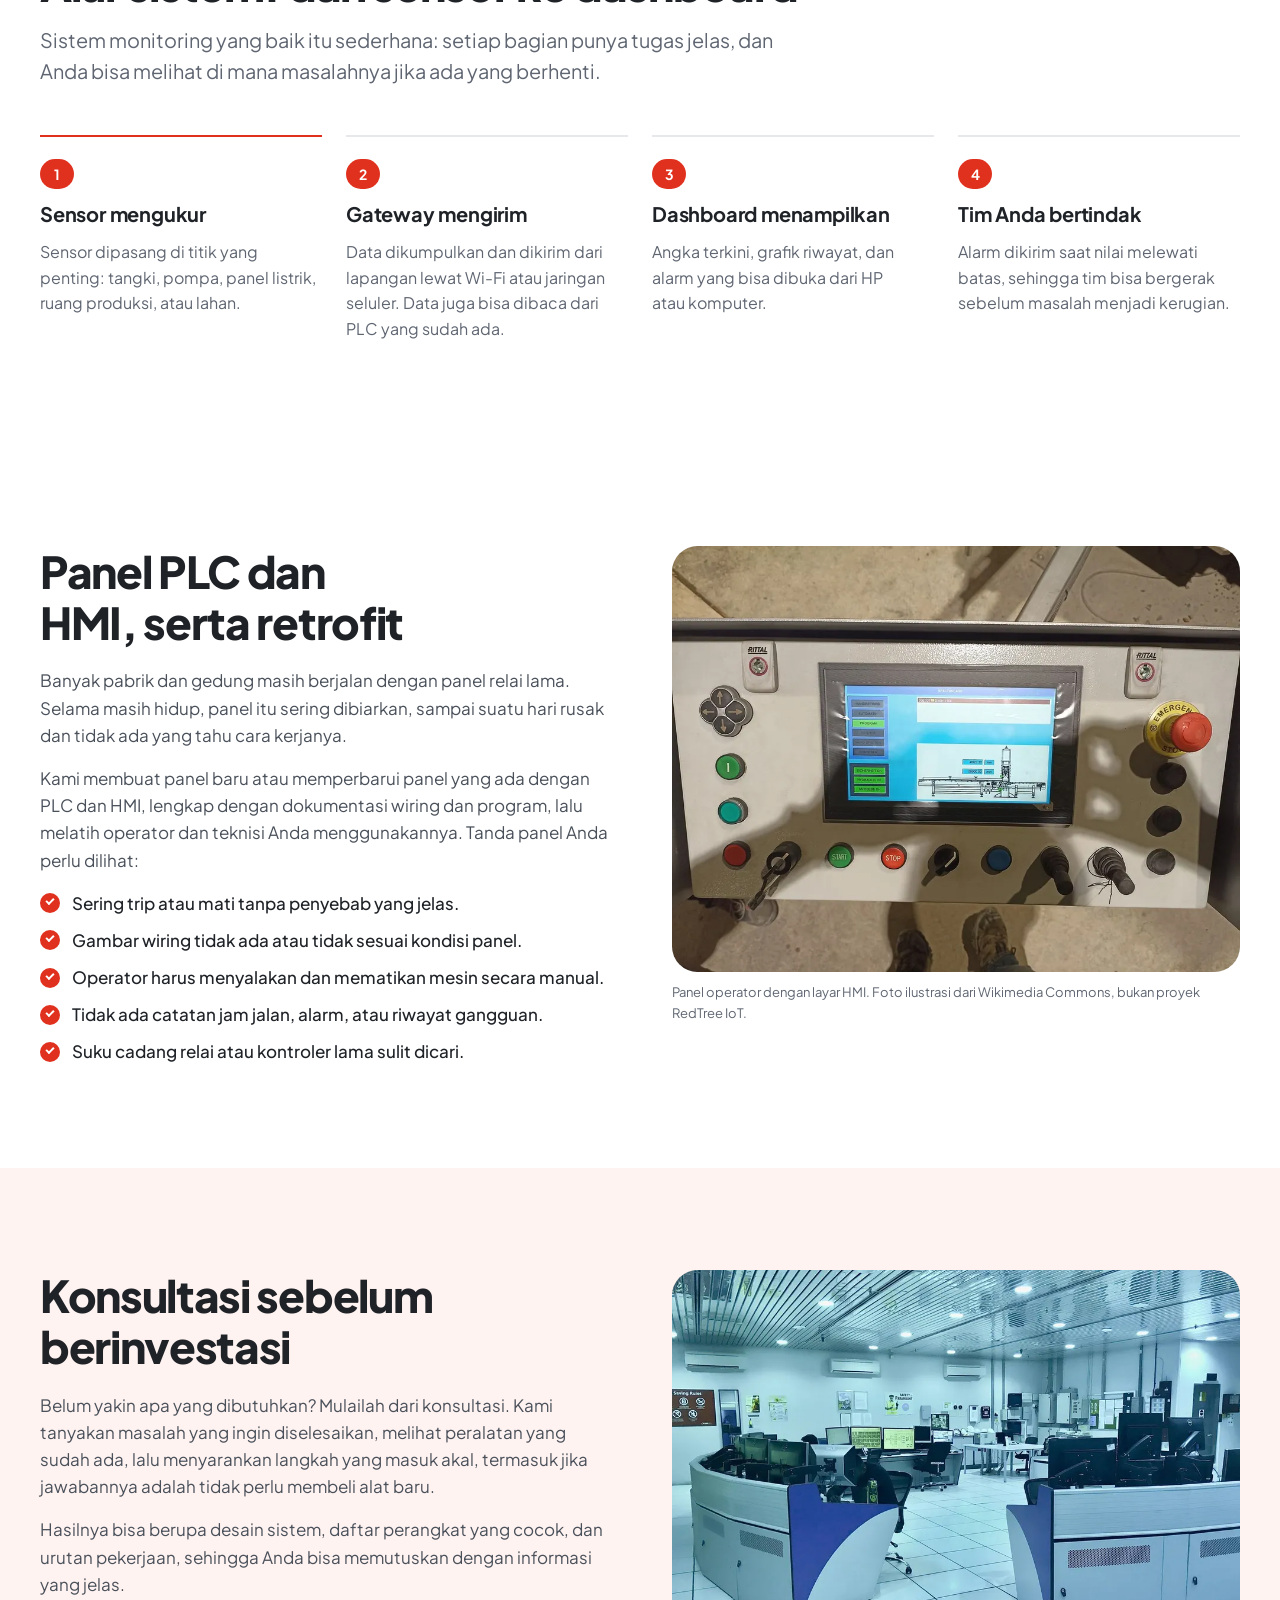
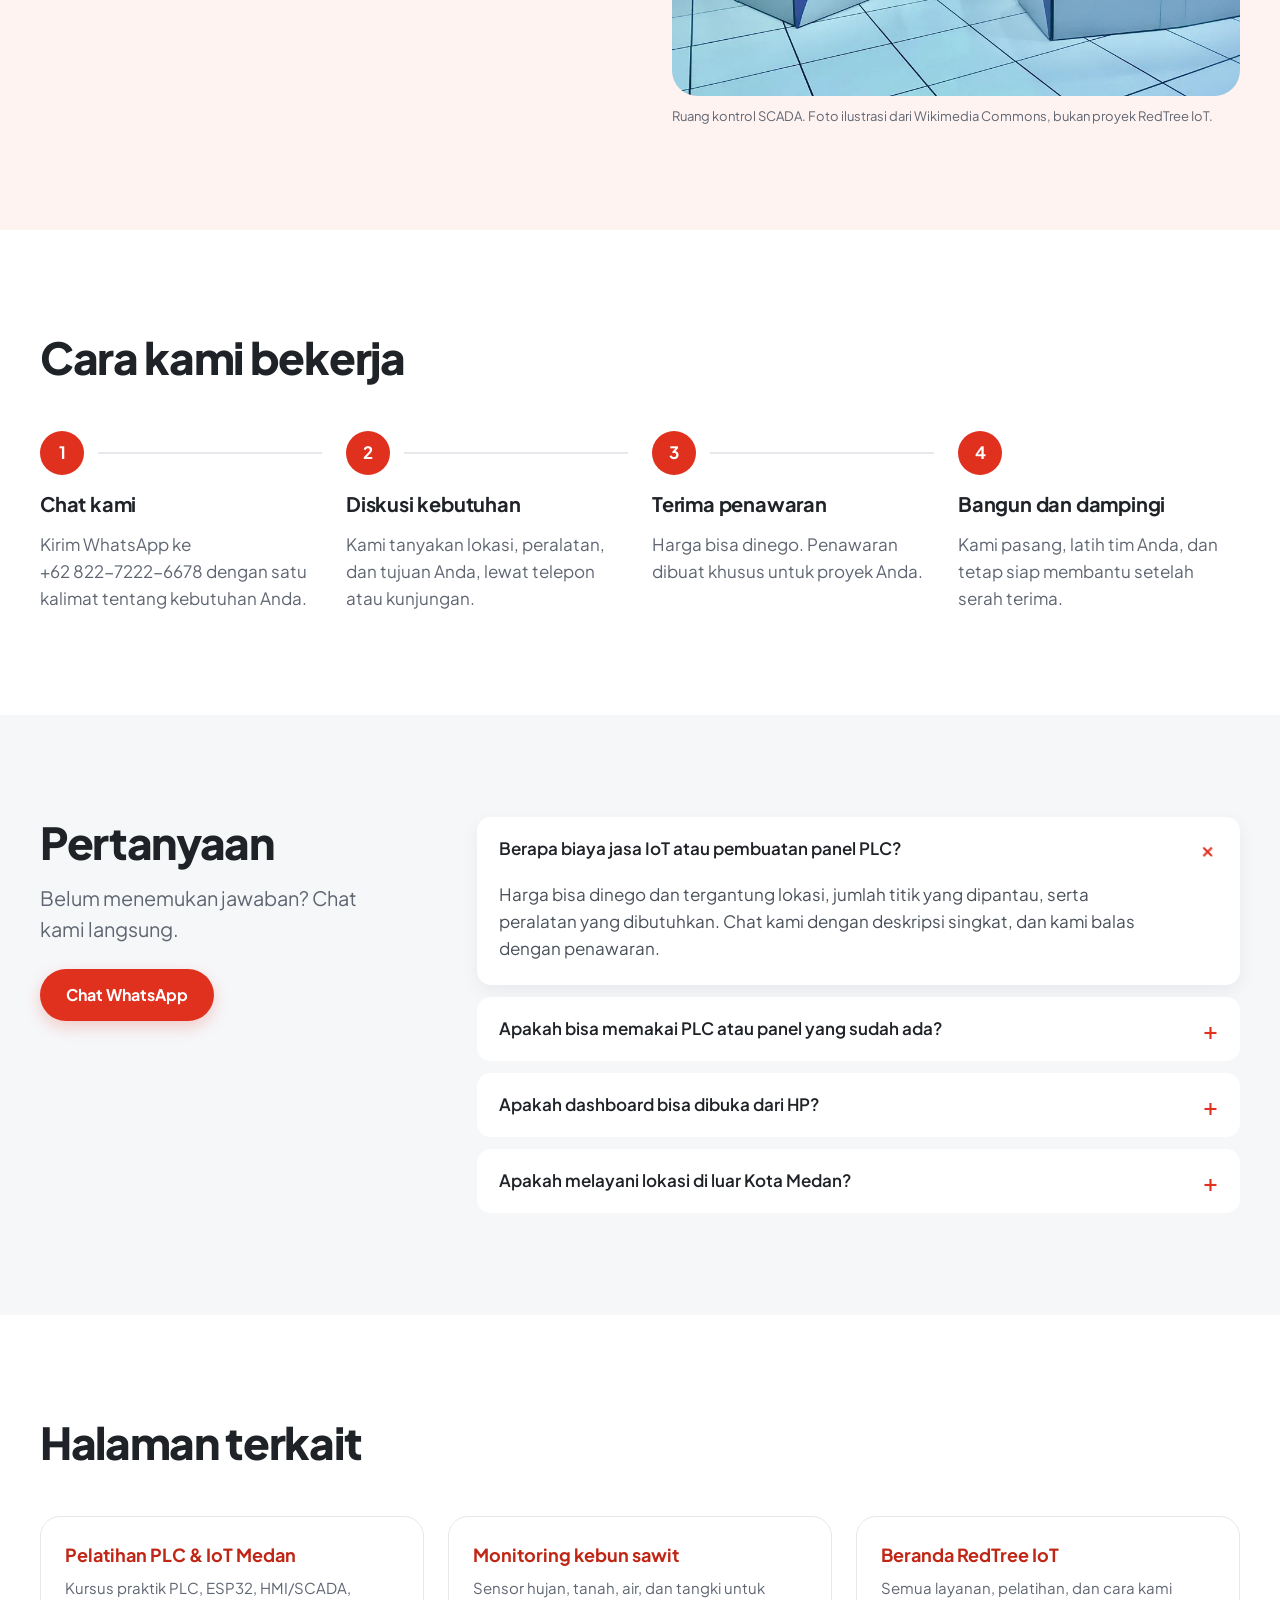
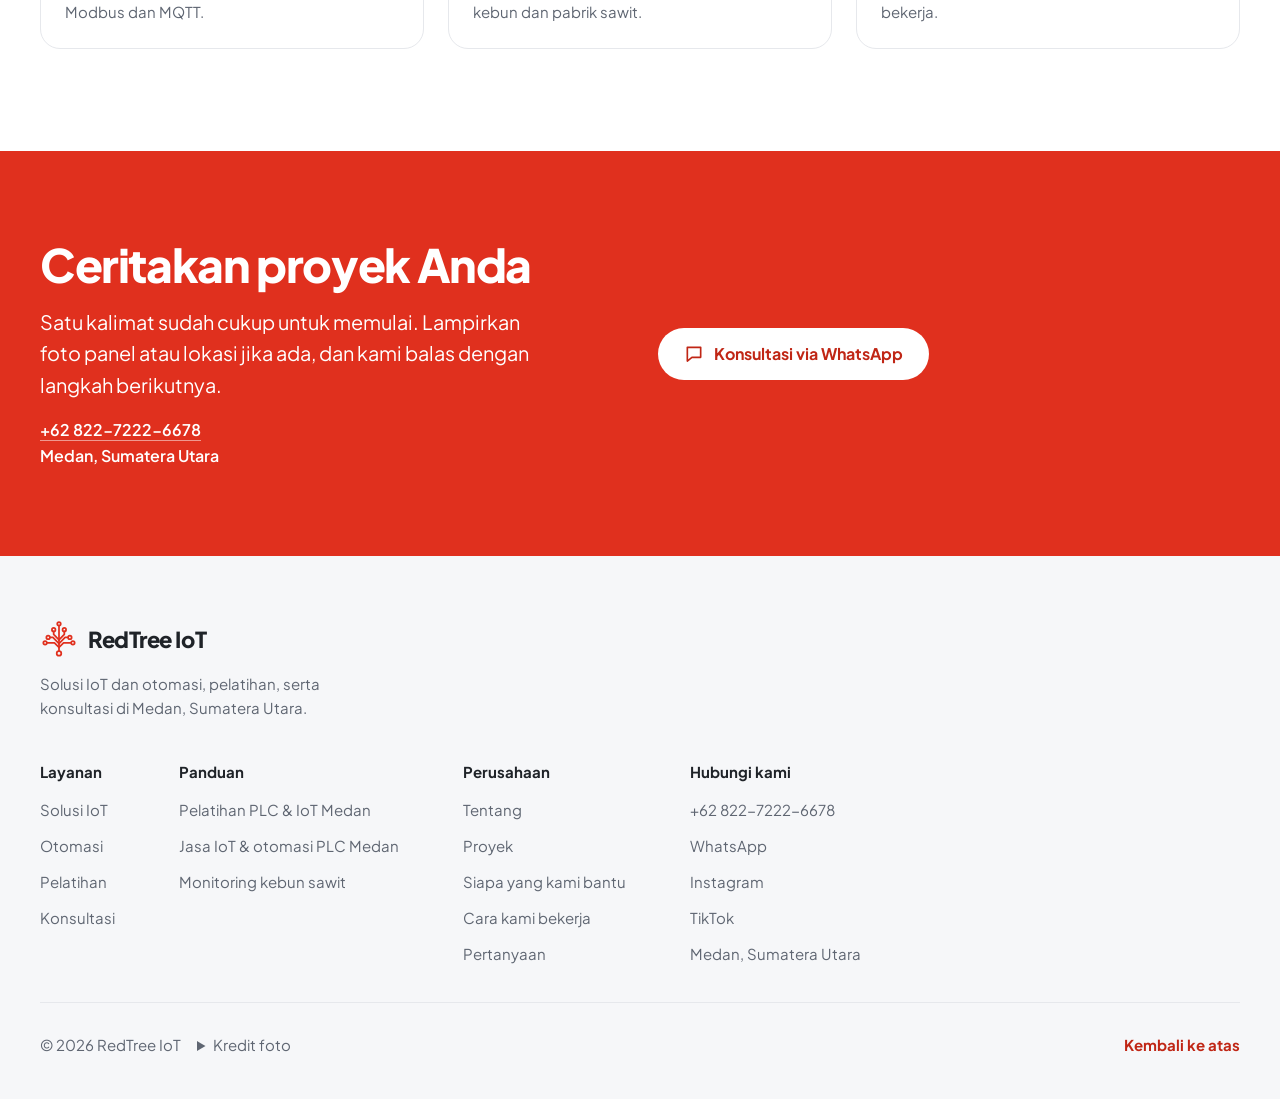
==== commit 851248c0: "Add founder projects section with real project images Replaces the removed stock-photo grid with nin" ====
--- a/site/jasa-iot-otomasi-medan/index.html
+++ b/site/jasa-iot-otomasi-medan/index.html
@@ -142,6 +142,7 @@
       <nav class="links" id="site-nav" aria-label="Utama">
         <a href="../#layanan">Layanan</a>
         <a href="../#pelatihan">Pelatihan</a>
+        <a href="../#proyek">Proyek</a>
         <a href="../#tentang">Tentang</a>
         <a href="../#faq">FAQ</a>
         <a href="../#kontak">Kontak</a>
@@ -312,7 +313,7 @@
         <div class="cols">
           <nav aria-label="Layanan"><h2>Layanan</h2><a href="../#layanan">Solusi IoT</a><a href="../#layanan">Otomasi</a><a href="../#pelatihan">Pelatihan</a><a href="../#layanan">Konsultasi</a></nav>
           <nav aria-label="Panduan"><h2>Panduan</h2><a href="../pelatihan-plc-iot-medan/">Pelatihan PLC &amp; IoT Medan</a><a href="../jasa-iot-otomasi-medan/" aria-current="page">Jasa IoT &amp; otomasi PLC Medan</a><a href="../monitoring-kebun-sawit/">Monitoring kebun sawit</a></nav>
-          <nav aria-label="Perusahaan"><h2>Perusahaan</h2><a href="../#tentang">Tentang</a><a href="../#sektor">Siapa yang kami bantu</a><a href="../#proses">Cara kami bekerja</a><a href="../#faq">Pertanyaan</a></nav>
+          <nav aria-label="Perusahaan"><h2>Perusahaan</h2><a href="../#tentang">Tentang</a><a href="../#proyek">Proyek</a><a href="../#sektor">Siapa yang kami bantu</a><a href="../#proses">Cara kami bekerja</a><a href="../#faq">Pertanyaan</a></nav>
           <div><h2>Hubungi kami</h2><a href="tel:+6282272226678">+62 822-7222-6678</a><a href="https://wa.me/6282272226678" target="_blank" rel="noopener">WhatsApp</a><a href="https://www.instagram.com/redtreeiot/" target="_blank" rel="noopener">Instagram</a><a href="https://www.tiktok.com/@redtreeiot" target="_blank" rel="noopener">TikTok</a><a href="https://www.google.com/maps/search/Medan,+North+Sumatra,+Indonesia" target="_blank" rel="noopener">Medan, Sumatera Utara</a></div>
         </div>
       </div>
--- a/site/styles.css
+++ b/site/styles.css
@@ -509,3 +509,24 @@
   .mill-title { font-size: 20px; }
 }
 .estate:not(.mill-on) [data-sensor="tank"], .estate:not(.mill-on) [data-callout="tank"] { opacity: 0; }
+
+/* ---------- founder projects ---------- */
+.projects { display: grid; grid-template-columns: repeat(3, minmax(0, 1fr)); gap: 24px; }
+.proj { background: #fff; border-radius: var(--r-md); overflow: hidden; display: flex; flex-direction: column; transition: transform .25s var(--ease), box-shadow .25s; }
+.proj:hover { transform: translateY(-3px); box-shadow: var(--shadow); }
+.proj img { width: 100%; aspect-ratio: 16 / 10; object-fit: cover; background: var(--grey); }
+.proj.contain img { object-fit: contain; }
+.proj-body { padding: 20px 22px 24px; display: grid; gap: 6px; align-content: start; }
+.proj-cat { color: var(--red-dark); font-size: 0.875rem; font-weight: 700; }
+.proj h3 { font-size: 1.1875rem; }
+.proj p { font-size: var(--small); color: var(--muted); }
+.creds { margin-top: clamp(32px, 4vw, 48px); }
+.creds h3 { font-size: 1.125rem; margin-bottom: 14px; }
+.creds ul { display: flex; flex-wrap: wrap; gap: 10px; }
+.creds li { background: #fff; color: var(--ink); font-size: var(--small); font-weight: 600; padding: 10px 16px; border-radius: 999px; line-height: 1.35; }
+@media (max-width: 1023px) { .projects { grid-template-columns: repeat(2, minmax(0, 1fr)); } }
+@media (max-width: 699px) {
+  .projects { grid-template-columns: 1fr; gap: 16px; }
+  .proj-body { padding: 18px 18px 22px; }
+  .creds li { border-radius: 14px; }
+}
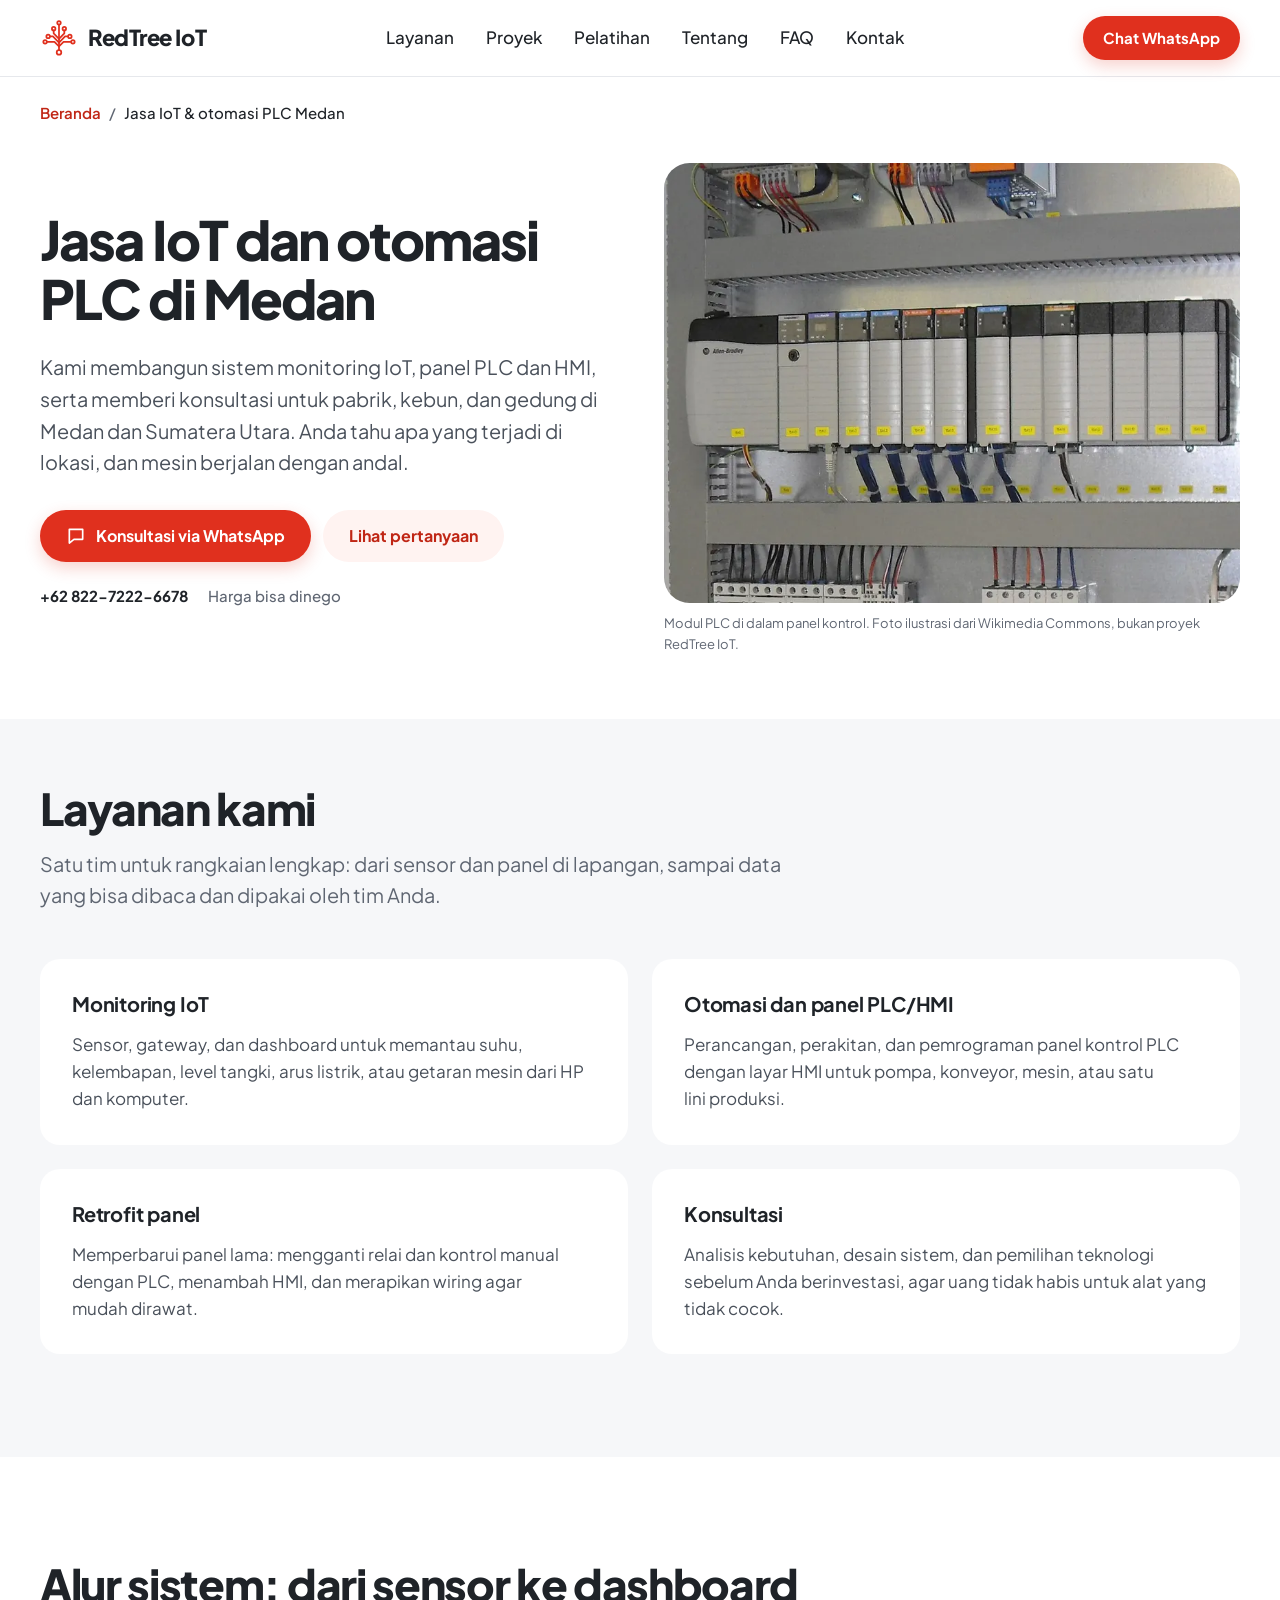
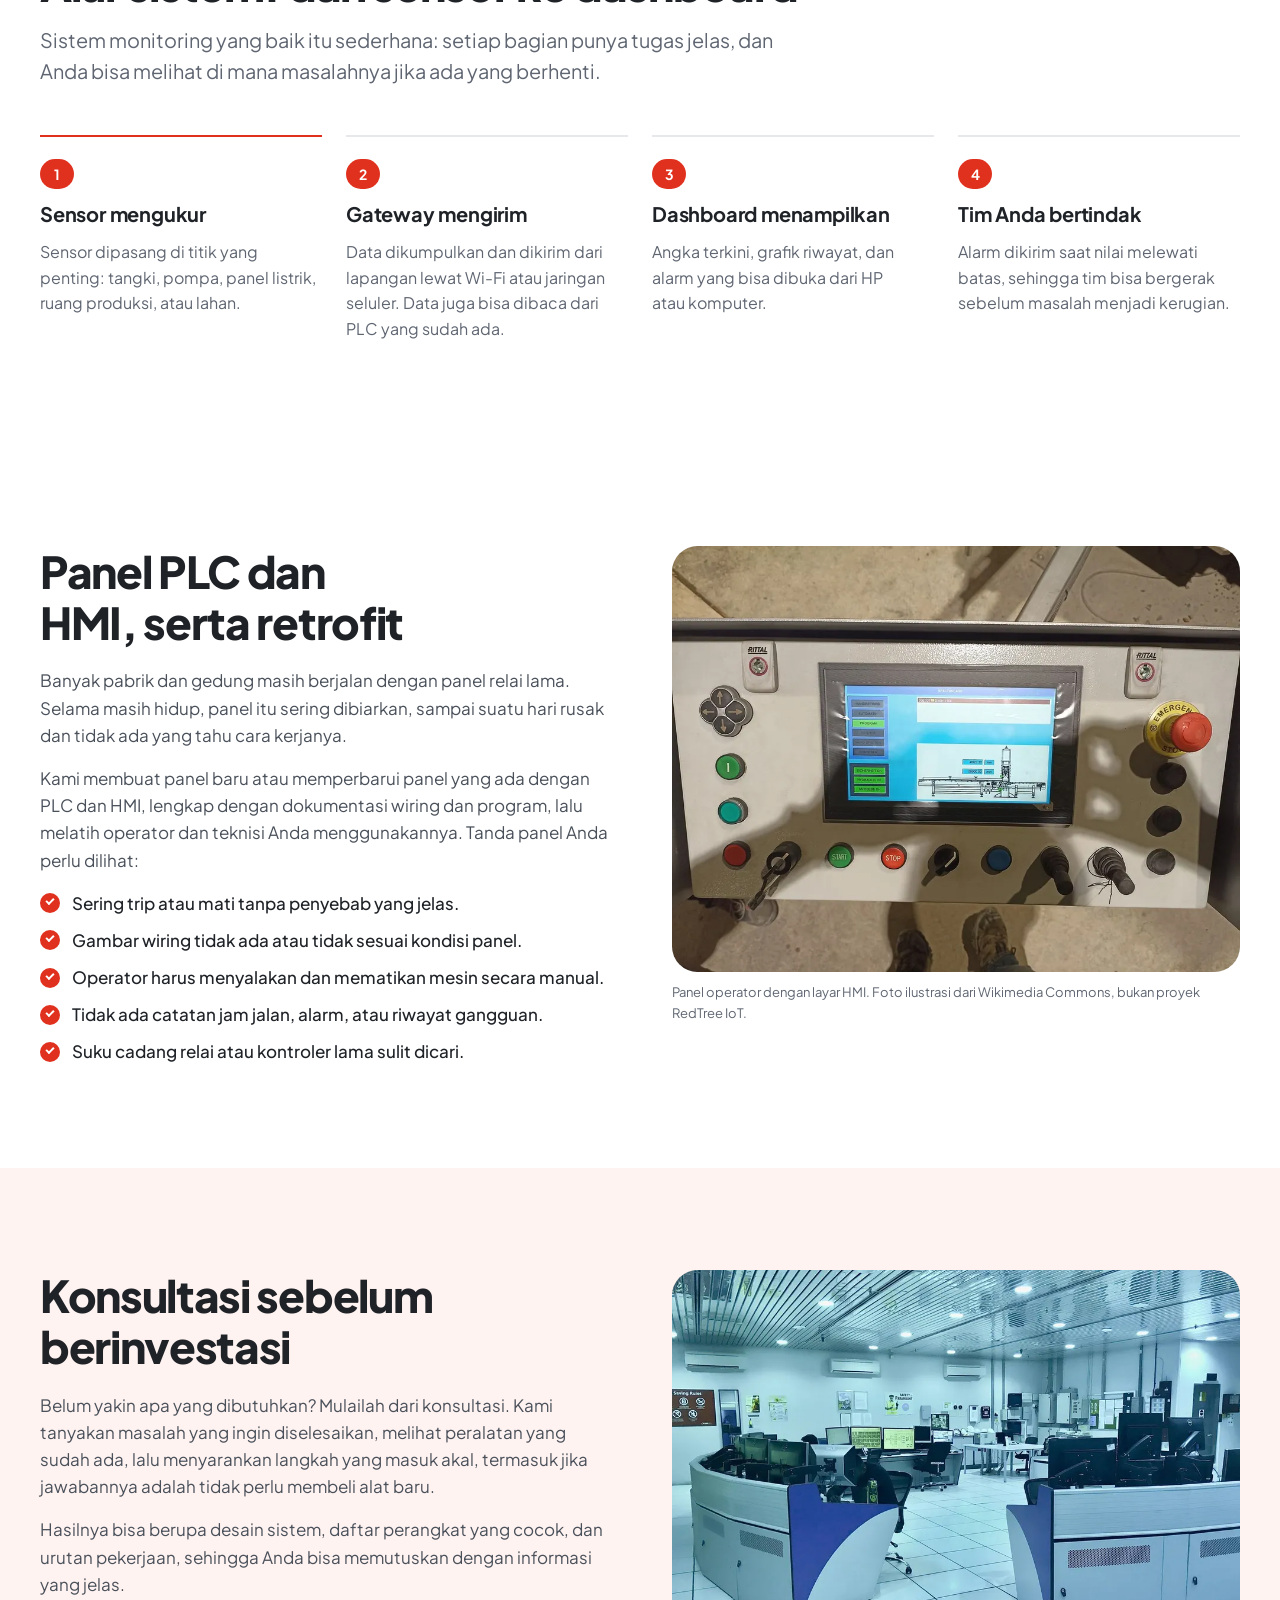
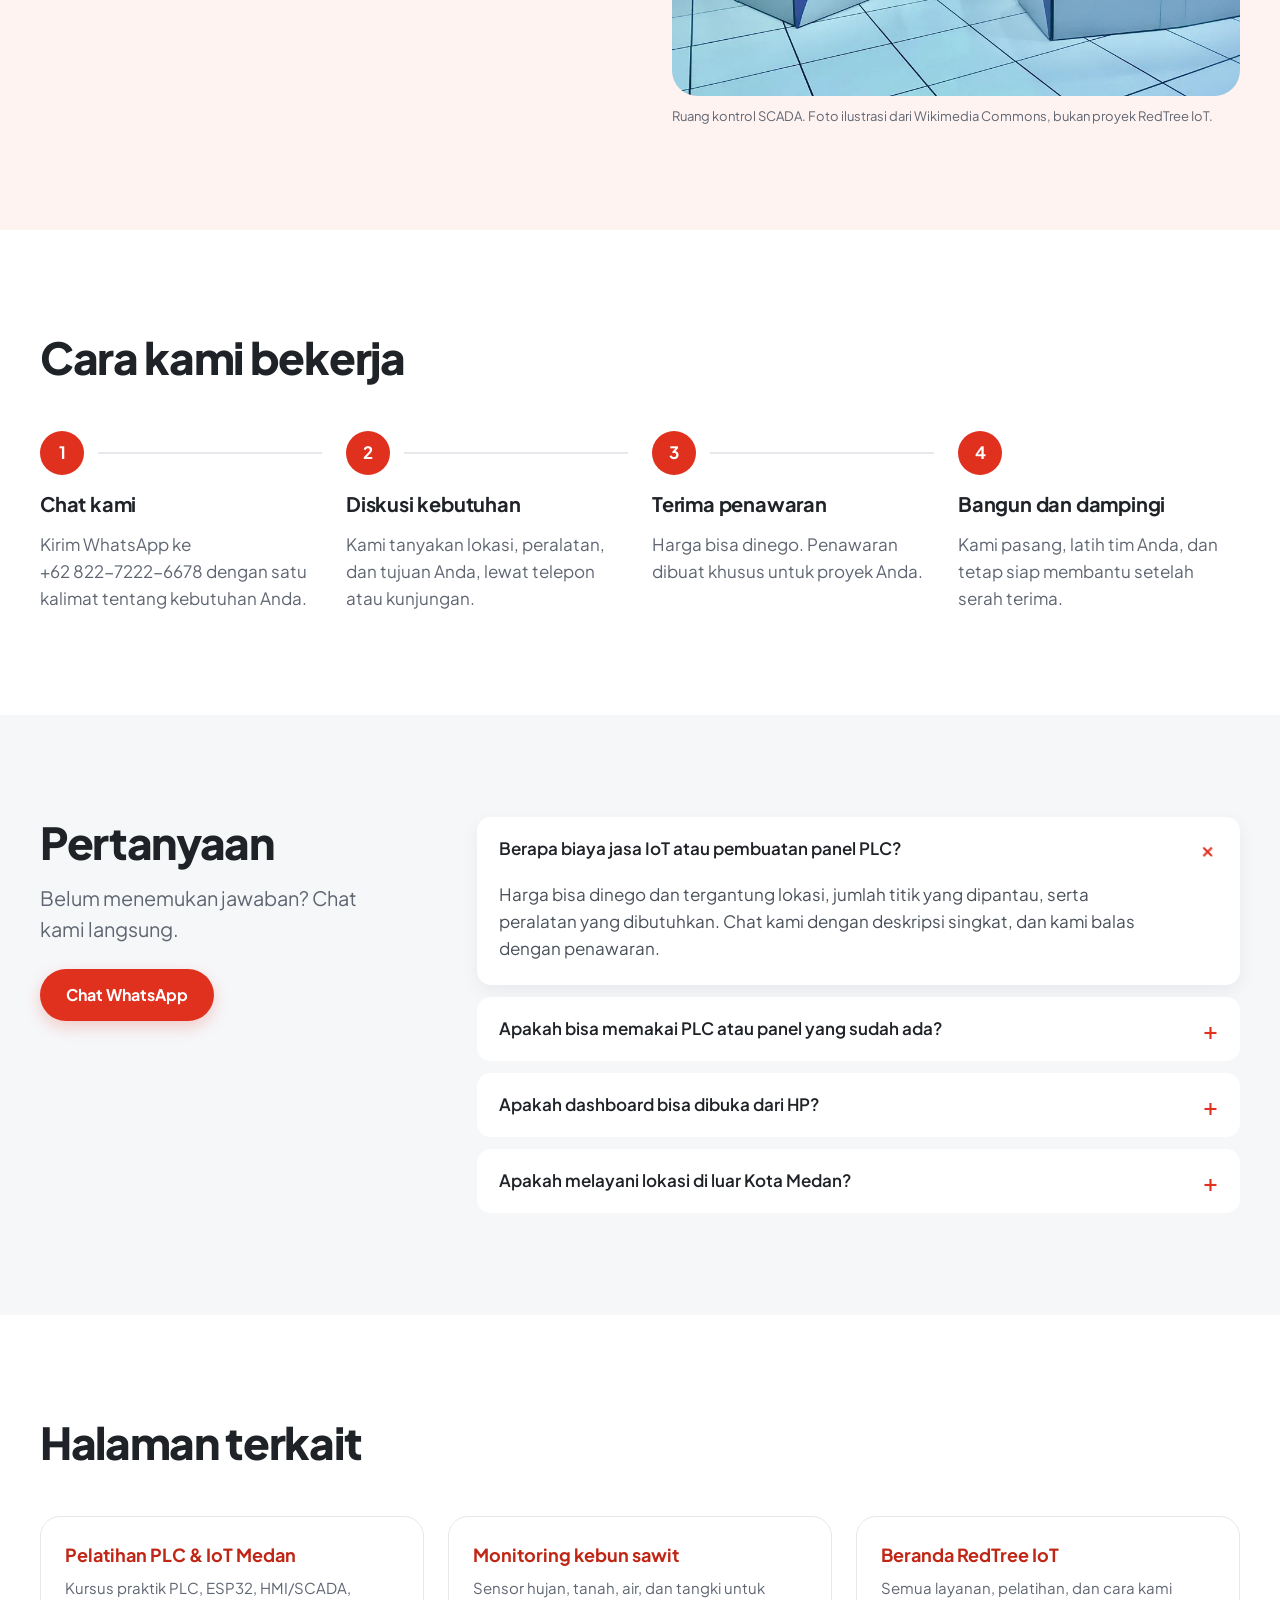
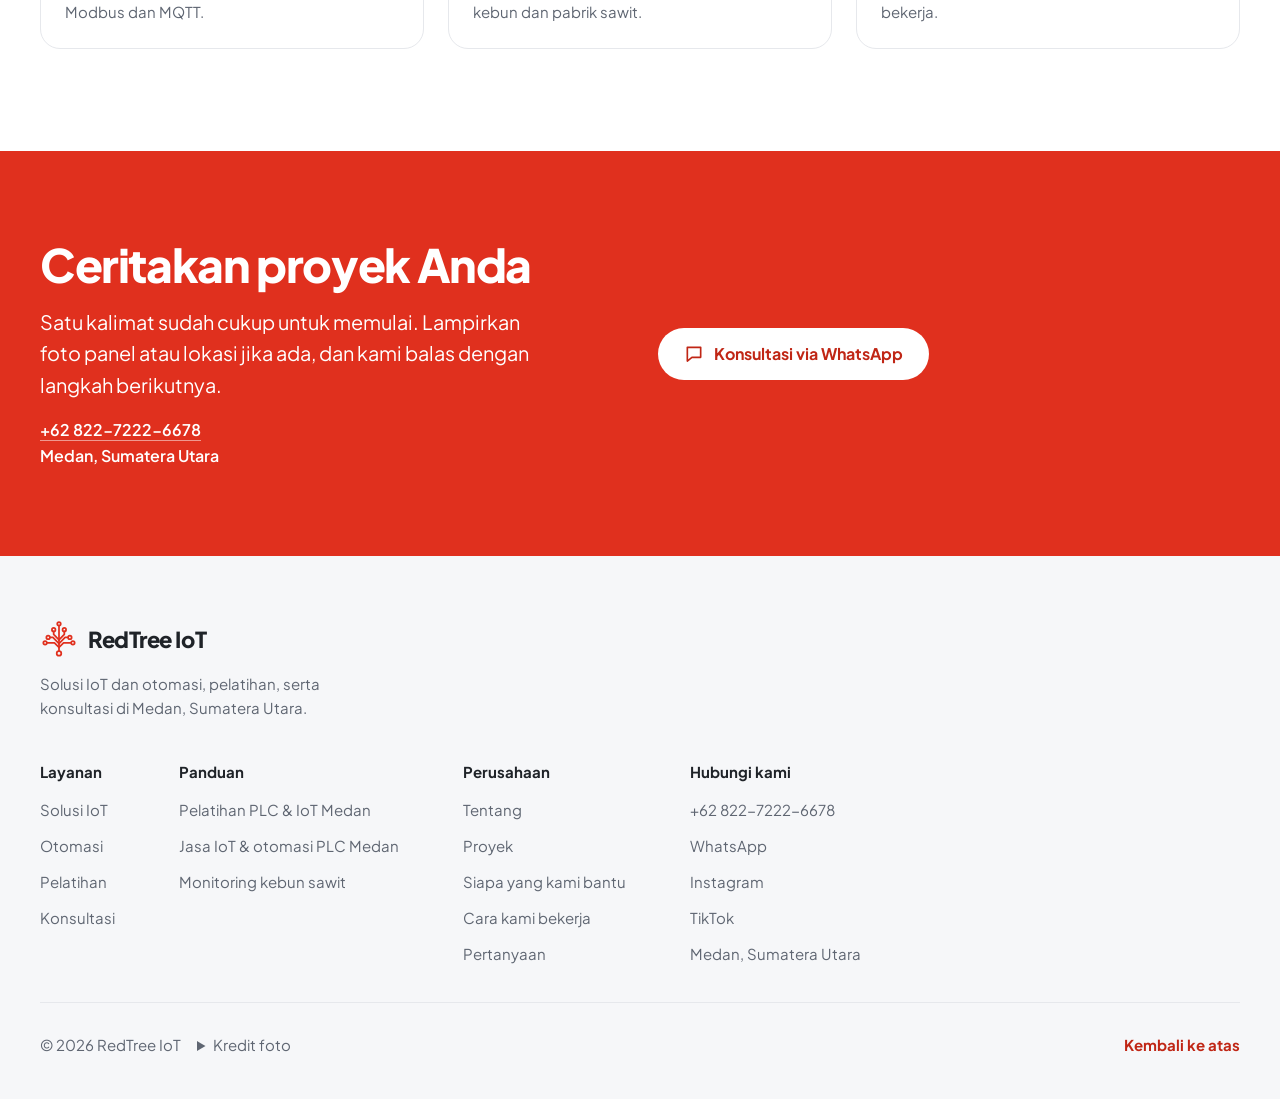
==== commit b9b6ca67: "Remove the training stock photo and re-flow its layouts The workshop photo is gone from the homepage" ====
--- a/site/jasa-iot-otomasi-medan/index.html
+++ b/site/jasa-iot-otomasi-medan/index.html
@@ -141,8 +141,8 @@
       </a>
       <nav class="links" id="site-nav" aria-label="Utama">
         <a href="../#layanan">Layanan</a>
+        <a href="../#proyek">Proyek</a>
         <a href="../#pelatihan">Pelatihan</a>
-        <a href="../#proyek">Proyek</a>
         <a href="../#tentang">Tentang</a>
         <a href="../#faq">FAQ</a>
         <a href="../#kontak">Kontak</a>
@@ -334,7 +334,6 @@
         <li>&ldquo;<a href="https://commons.wikimedia.org/wiki/File:District-Kunak_Sabah_IOI-Baturong-Palm-Oil-Mill-02.jpg" target="_blank" rel="noopener">District-Kunak Sabah IOI-Baturong-Palm-Oil-Mill-02</a>&rdquo; by CEphoto, Uwe Aranas, <a href="https://creativecommons.org/licenses/by-sa/3.0" target="_blank" rel="noopener">CC BY-SA 3.0</a>, via Wikimedia Commons</li>
         <li>&ldquo;<a href="https://commons.wikimedia.org/wiki/File:Raspberry_Pi_4_Model_B_-_Side.jpg" target="_blank" rel="noopener">Raspberry Pi 4 Model B - Side</a>&rdquo; by Laserlicht, <a href="https://creativecommons.org/licenses/by-sa/4.0" target="_blank" rel="noopener">CC BY-SA 4.0</a>, via Wikimedia Commons</li>
         <li>&ldquo;<a href="https://commons.wikimedia.org/wiki/File:NEWater_S.C.A.D.A._room.jpg" target="_blank" rel="noopener">NEWater S.C.A.D.A. room</a>&rdquo; by Z22, <a href="https://creativecommons.org/licenses/by-sa/4.0" target="_blank" rel="noopener">CC BY-SA 4.0</a>, via Wikimedia Commons</li>
-        <li>&ldquo;<a href="https://commons.wikimedia.org/wiki/File:Solder_workshop_at_FIXME_Hackerspace,_Renens,_Lausanne_(2015-05-23_06.25.10_by_Mitch_Altman).jpg" target="_blank" rel="noopener">Solder workshop at FIXME Hackerspace, Renens, Lausanne (2015-05-23 06.25.10 by M</a>&rdquo; by Mitch Altman from San Francisco, USA, <a href="https://creativecommons.org/licenses/by-sa/2.0" target="_blank" rel="noopener">CC BY-SA 2.0</a>, via Wikimedia Commons</li>
         <li>&ldquo;<a href="https://commons.wikimedia.org/wiki/File:SMT_soldering_class_at_Knox_Makers.jpg" target="_blank" rel="noopener">SMT soldering class at Knox Makers</a>&rdquo; by DoctorScurvy, <a href="https://creativecommons.org/licenses/by-sa/4.0" target="_blank" rel="noopener">CC BY-SA 4.0</a>, via Wikimedia Commons</li>
         <li>&ldquo;<a href="https://commons.wikimedia.org/wiki/File:Soldering_stations_at_Coredump_Hackerspace.jpg" target="_blank" rel="noopener">Soldering stations at Coredump Hackerspace</a>&rdquo; by Dbrgn, <a href="https://creativecommons.org/licenses/by-sa/4.0" target="_blank" rel="noopener">CC BY-SA 4.0</a>, via Wikimedia Commons</li>
         <li>&ldquo;<a href="https://commons.wikimedia.org/wiki/File:Students_Test_their_LEGO_Rover_Prototype_(AFRC2019-0261-094).jpg" target="_blank" rel="noopener">Students Test their LEGO Rover Prototype (AFRC2019-0261-094)</a>&rdquo; by NASA Armstrong Flight Research Center / NASA/Ken Ulbrich, <a href="https://creativecommons.org/publicdomain/mark/1.0/" target="_blank" rel="noopener">public domain</a>, via Wikimedia Commons</li>
--- a/site/styles.css
+++ b/site/styles.css
@@ -164,9 +164,10 @@
 .works .cat { color: var(--red-dark); font-size: 0.875rem; font-weight: 600; white-space: nowrap; }
 
 /* training */
-.training { display: grid; grid-template-columns: minmax(0, 1fr) minmax(0, 1fr); gap: clamp(32px, 4vw, 48px); align-items: start; }
-.training-img { width: 100%; aspect-ratio: 576 / 640; object-fit: cover; border-radius: var(--r-lg); position: sticky; top: 100px; }
-.training-text > p { margin: 20px 0 24px; font-size: var(--lead); color: var(--body); }
+.training { display: block; }
+.training-text { display: grid; grid-template-columns: minmax(0, 5fr) minmax(0, 6fr); gap: clamp(32px, 5vw, 80px); align-items: start; }
+.training-intro { position: sticky; top: 100px; }
+.training-intro > p { margin: 20px 0 24px; font-size: var(--lead); color: var(--body); }
 .courses { display: grid; gap: 10px; margin-bottom: 28px; }
 .courses li { display: flex; justify-content: space-between; align-items: center; gap: 16px; background: #fff; border-radius: var(--r-sm); padding: 16px 22px; color: var(--ink); font-weight: 600; font-size: 1.0625rem; line-height: 1.35; transition: transform .2s var(--ease); }
 .badge { flex: none; background: var(--tint); color: var(--red-dark); font-size: 0.8125rem; font-weight: 600; padding: 6px 12px; border-radius: 999px; white-space: nowrap; }
@@ -267,8 +268,8 @@
   .links-wa { display: inline-flex; margin-top: 18px; }
   .hero-in { grid-template-columns: 1fr; }
   .hero-media { max-width: 720px; }
-  .training { grid-template-columns: 1fr; }
-  .training-img { position: static; aspect-ratio: 16 / 10; }
+  .training-text { grid-template-columns: 1fr; }
+  .training-intro { position: static; }
   .steps { grid-template-columns: repeat(2, minmax(0, 1fr)); row-gap: 36px; }
   .steps li:nth-child(2)::before { display: none; }
   .faq { grid-template-columns: 1fr; }
--- a/site/pages.css
+++ b/site/pages.css
@@ -71,3 +71,7 @@
   .course-list li { flex-direction: column; gap: 8px; }
   .related-card { padding: 20px; }
 }
+
+/* training landing page: hero without a photo */
+.page-hero-solo .hero-in { grid-template-columns: 1fr; }
+.page-hero-solo .hero-text { max-width: 820px; }
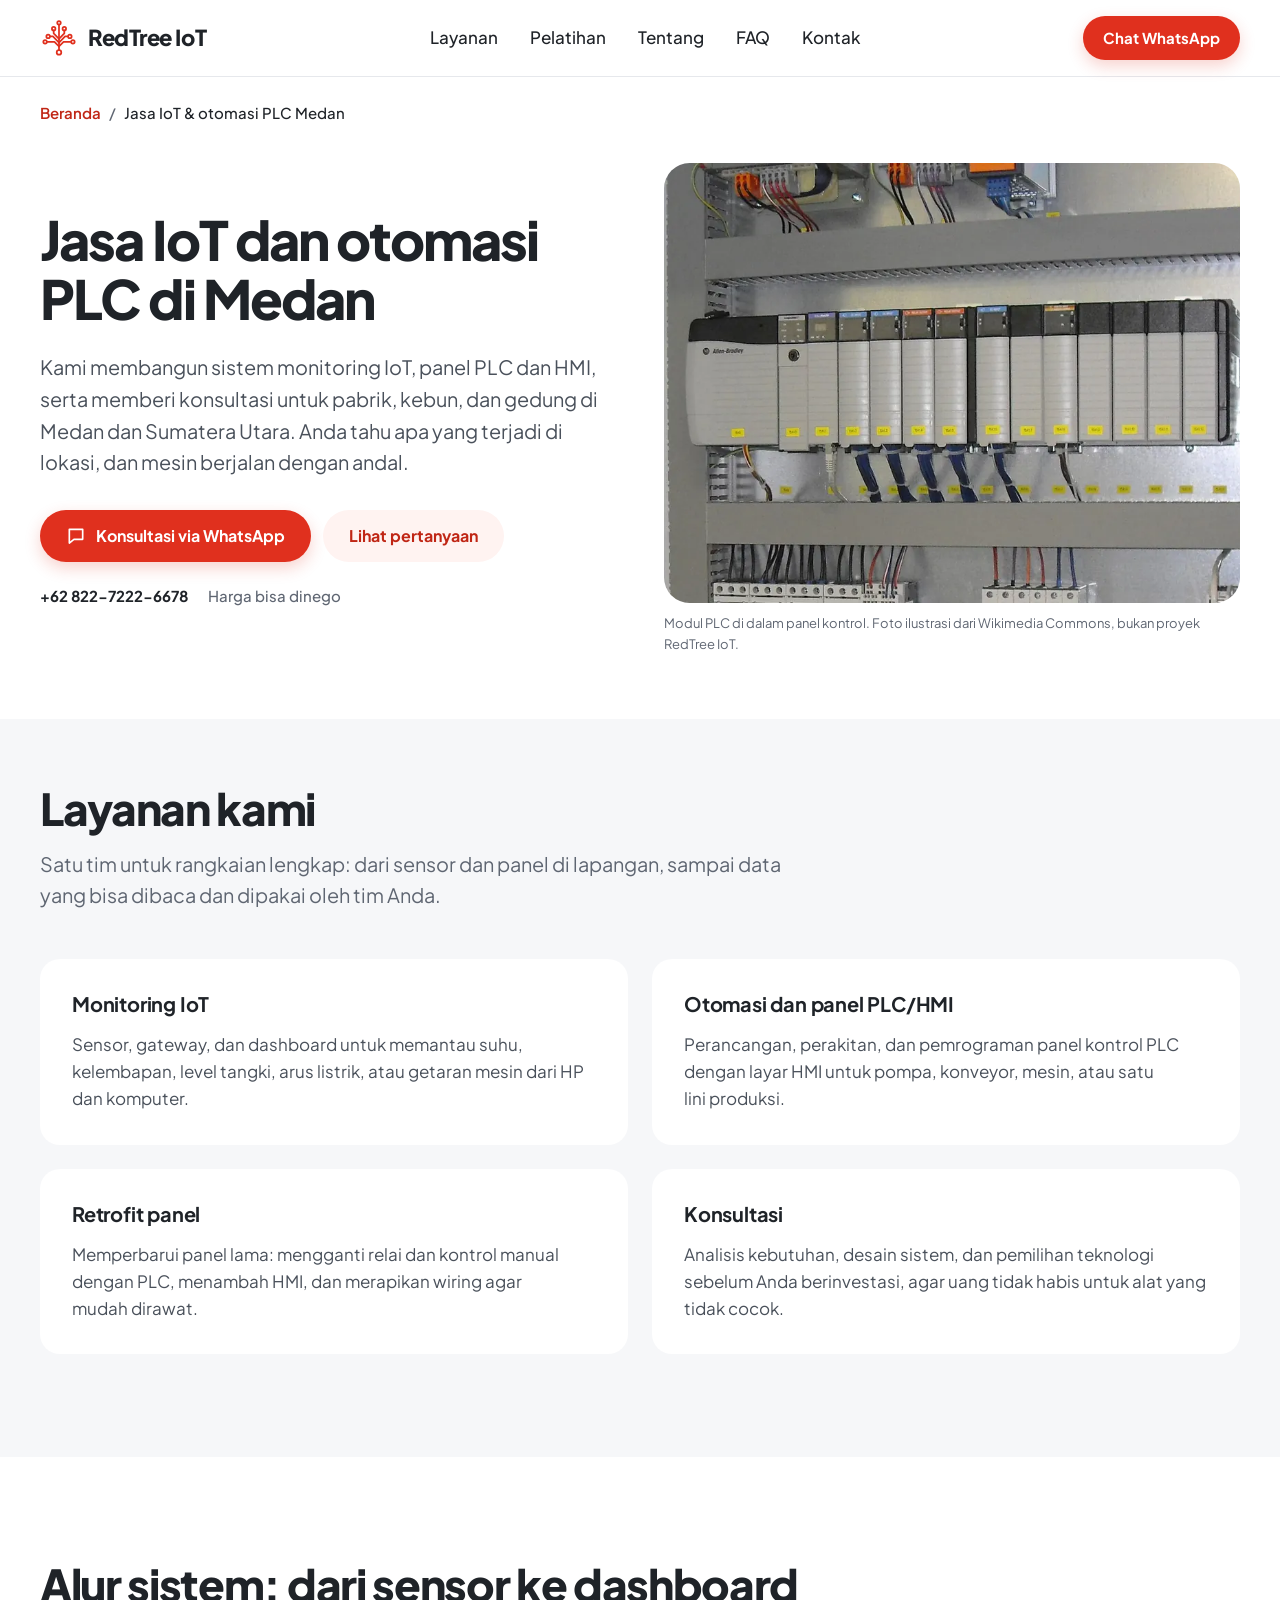
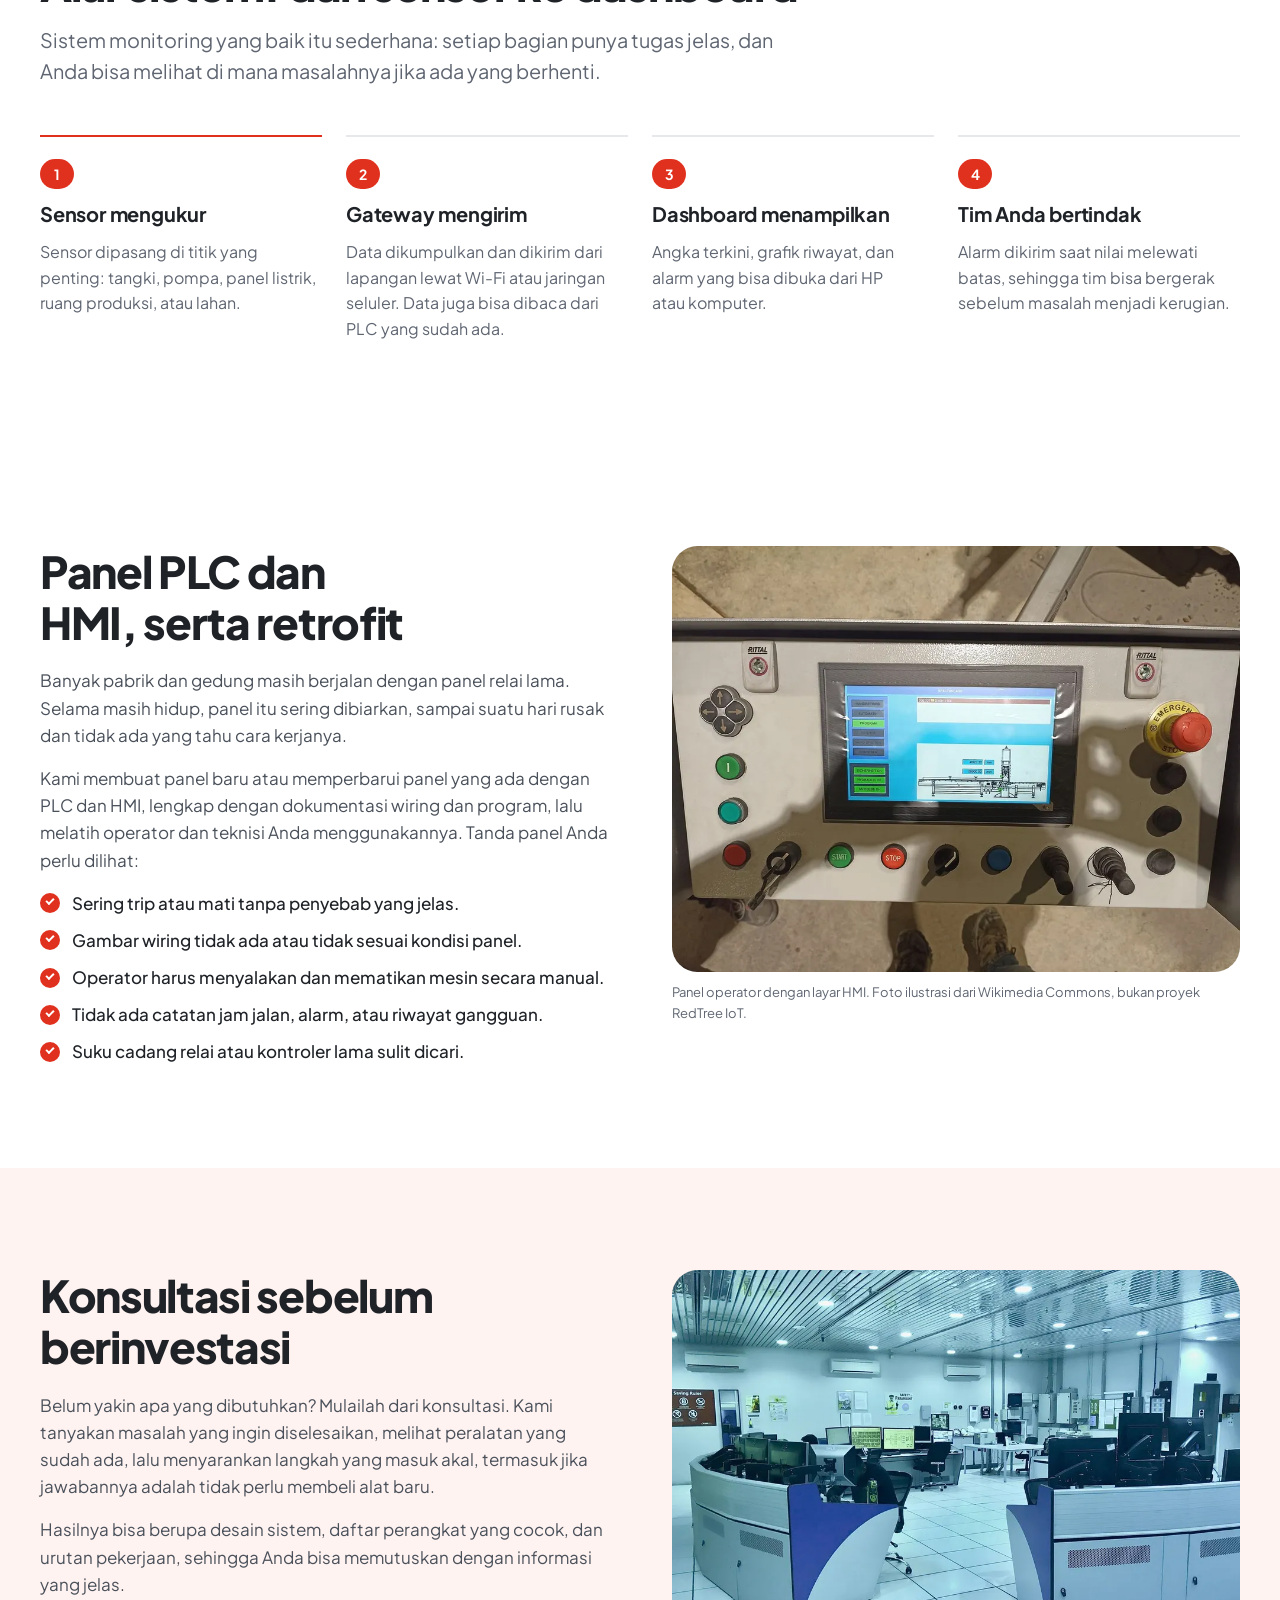
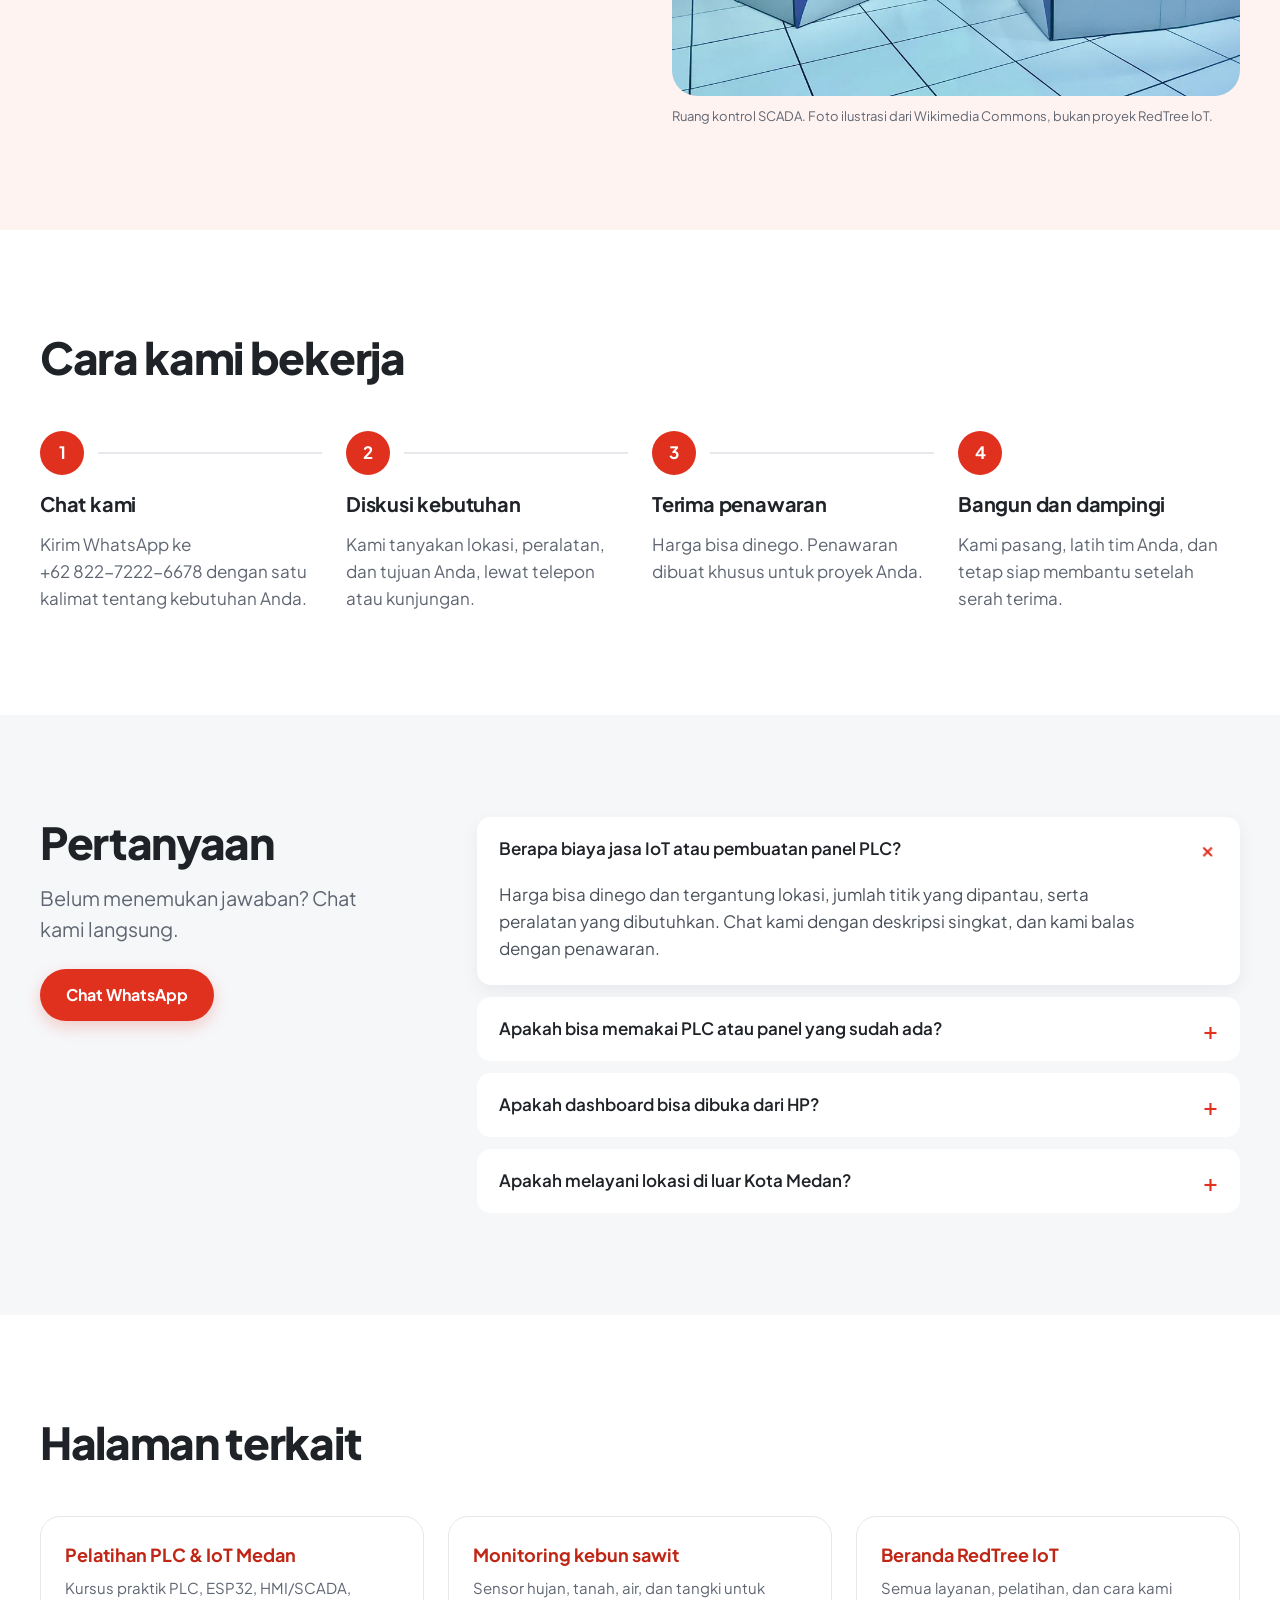
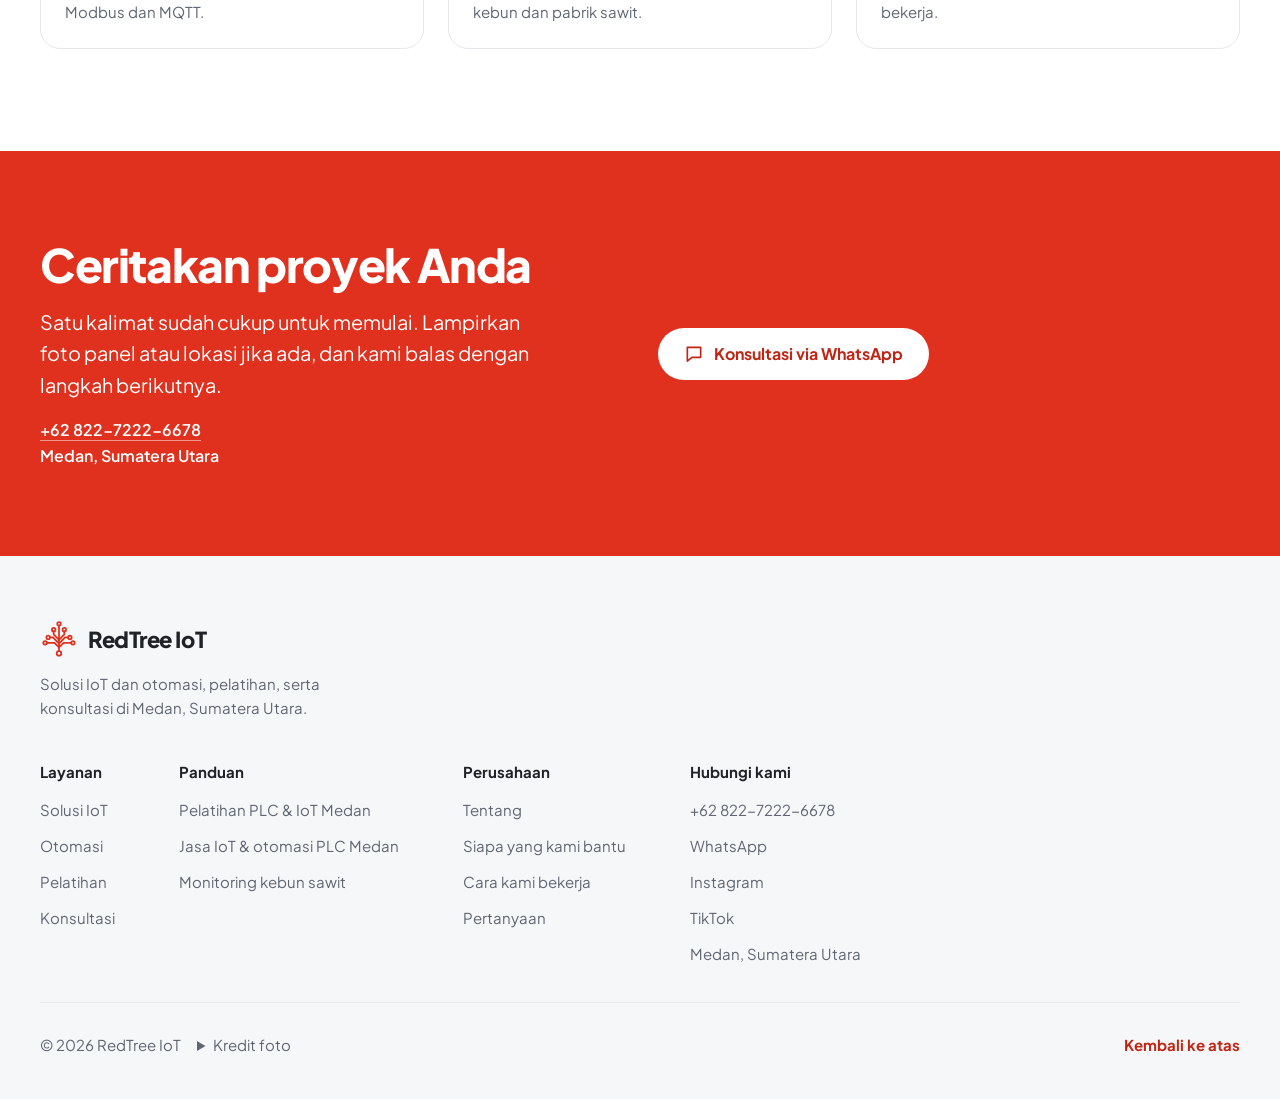
==== commit 4ac0dcd3: "Merge pull request #1 from heruleonardo98/claude/awesome-bell-ug9nx4 Website RedTree IoT: landing SE" ====
--- a/site/jasa-iot-otomasi-medan/index.html
+++ b/site/jasa-iot-otomasi-medan/index.html
@@ -141,7 +141,6 @@
       </a>
       <nav class="links" id="site-nav" aria-label="Utama">
         <a href="../#layanan">Layanan</a>
-        <a href="../#proyek">Proyek</a>
         <a href="../#pelatihan">Pelatihan</a>
         <a href="../#tentang">Tentang</a>
         <a href="../#faq">FAQ</a>
@@ -313,7 +312,7 @@
         <div class="cols">
           <nav aria-label="Layanan"><h2>Layanan</h2><a href="../#layanan">Solusi IoT</a><a href="../#layanan">Otomasi</a><a href="../#pelatihan">Pelatihan</a><a href="../#layanan">Konsultasi</a></nav>
           <nav aria-label="Panduan"><h2>Panduan</h2><a href="../pelatihan-plc-iot-medan/">Pelatihan PLC &amp; IoT Medan</a><a href="../jasa-iot-otomasi-medan/" aria-current="page">Jasa IoT &amp; otomasi PLC Medan</a><a href="../monitoring-kebun-sawit/">Monitoring kebun sawit</a></nav>
-          <nav aria-label="Perusahaan"><h2>Perusahaan</h2><a href="../#tentang">Tentang</a><a href="../#proyek">Proyek</a><a href="../#sektor">Siapa yang kami bantu</a><a href="../#proses">Cara kami bekerja</a><a href="../#faq">Pertanyaan</a></nav>
+          <nav aria-label="Perusahaan"><h2>Perusahaan</h2><a href="../#tentang">Tentang</a><a href="../#sektor">Siapa yang kami bantu</a><a href="../#proses">Cara kami bekerja</a><a href="../#faq">Pertanyaan</a></nav>
           <div><h2>Hubungi kami</h2><a href="tel:+6282272226678">+62 822-7222-6678</a><a href="https://wa.me/6282272226678" target="_blank" rel="noopener">WhatsApp</a><a href="https://www.instagram.com/redtreeiot/" target="_blank" rel="noopener">Instagram</a><a href="https://www.tiktok.com/@redtreeiot" target="_blank" rel="noopener">TikTok</a><a href="https://www.google.com/maps/search/Medan,+North+Sumatra,+Indonesia" target="_blank" rel="noopener">Medan, Sumatera Utara</a></div>
         </div>
       </div>
@@ -334,6 +333,7 @@
         <li>&ldquo;<a href="https://commons.wikimedia.org/wiki/File:District-Kunak_Sabah_IOI-Baturong-Palm-Oil-Mill-02.jpg" target="_blank" rel="noopener">District-Kunak Sabah IOI-Baturong-Palm-Oil-Mill-02</a>&rdquo; by CEphoto, Uwe Aranas, <a href="https://creativecommons.org/licenses/by-sa/3.0" target="_blank" rel="noopener">CC BY-SA 3.0</a>, via Wikimedia Commons</li>
         <li>&ldquo;<a href="https://commons.wikimedia.org/wiki/File:Raspberry_Pi_4_Model_B_-_Side.jpg" target="_blank" rel="noopener">Raspberry Pi 4 Model B - Side</a>&rdquo; by Laserlicht, <a href="https://creativecommons.org/licenses/by-sa/4.0" target="_blank" rel="noopener">CC BY-SA 4.0</a>, via Wikimedia Commons</li>
         <li>&ldquo;<a href="https://commons.wikimedia.org/wiki/File:NEWater_S.C.A.D.A._room.jpg" target="_blank" rel="noopener">NEWater S.C.A.D.A. room</a>&rdquo; by Z22, <a href="https://creativecommons.org/licenses/by-sa/4.0" target="_blank" rel="noopener">CC BY-SA 4.0</a>, via Wikimedia Commons</li>
+        <li>&ldquo;<a href="https://commons.wikimedia.org/wiki/File:Solder_workshop_at_FIXME_Hackerspace,_Renens,_Lausanne_(2015-05-23_06.25.10_by_Mitch_Altman).jpg" target="_blank" rel="noopener">Solder workshop at FIXME Hackerspace, Renens, Lausanne (2015-05-23 06.25.10 by M</a>&rdquo; by Mitch Altman from San Francisco, USA, <a href="https://creativecommons.org/licenses/by-sa/2.0" target="_blank" rel="noopener">CC BY-SA 2.0</a>, via Wikimedia Commons</li>
         <li>&ldquo;<a href="https://commons.wikimedia.org/wiki/File:SMT_soldering_class_at_Knox_Makers.jpg" target="_blank" rel="noopener">SMT soldering class at Knox Makers</a>&rdquo; by DoctorScurvy, <a href="https://creativecommons.org/licenses/by-sa/4.0" target="_blank" rel="noopener">CC BY-SA 4.0</a>, via Wikimedia Commons</li>
         <li>&ldquo;<a href="https://commons.wikimedia.org/wiki/File:Soldering_stations_at_Coredump_Hackerspace.jpg" target="_blank" rel="noopener">Soldering stations at Coredump Hackerspace</a>&rdquo; by Dbrgn, <a href="https://creativecommons.org/licenses/by-sa/4.0" target="_blank" rel="noopener">CC BY-SA 4.0</a>, via Wikimedia Commons</li>
         <li>&ldquo;<a href="https://commons.wikimedia.org/wiki/File:Students_Test_their_LEGO_Rover_Prototype_(AFRC2019-0261-094).jpg" target="_blank" rel="noopener">Students Test their LEGO Rover Prototype (AFRC2019-0261-094)</a>&rdquo; by NASA Armstrong Flight Research Center / NASA/Ken Ulbrich, <a href="https://creativecommons.org/publicdomain/mark/1.0/" target="_blank" rel="noopener">public domain</a>, via Wikimedia Commons</li>
--- a/site/styles.css
+++ b/site/styles.css
@@ -164,10 +164,9 @@
 .works .cat { color: var(--red-dark); font-size: 0.875rem; font-weight: 600; white-space: nowrap; }
 
 /* training */
-.training { display: block; }
-.training-text { display: grid; grid-template-columns: minmax(0, 5fr) minmax(0, 6fr); gap: clamp(32px, 5vw, 80px); align-items: start; }
-.training-intro { position: sticky; top: 100px; }
-.training-intro > p { margin: 20px 0 24px; font-size: var(--lead); color: var(--body); }
+.training { display: grid; grid-template-columns: minmax(0, 1fr) minmax(0, 1fr); gap: clamp(32px, 4vw, 48px); align-items: start; }
+.training-img { width: 100%; aspect-ratio: 576 / 640; object-fit: cover; border-radius: var(--r-lg); position: sticky; top: 100px; }
+.training-text > p { margin: 20px 0 24px; font-size: var(--lead); color: var(--body); }
 .courses { display: grid; gap: 10px; margin-bottom: 28px; }
 .courses li { display: flex; justify-content: space-between; align-items: center; gap: 16px; background: #fff; border-radius: var(--r-sm); padding: 16px 22px; color: var(--ink); font-weight: 600; font-size: 1.0625rem; line-height: 1.35; transition: transform .2s var(--ease); }
 .badge { flex: none; background: var(--tint); color: var(--red-dark); font-size: 0.8125rem; font-weight: 600; padding: 6px 12px; border-radius: 999px; white-space: nowrap; }
@@ -268,8 +267,8 @@
   .links-wa { display: inline-flex; margin-top: 18px; }
   .hero-in { grid-template-columns: 1fr; }
   .hero-media { max-width: 720px; }
-  .training-text { grid-template-columns: 1fr; }
-  .training-intro { position: static; }
+  .training { grid-template-columns: 1fr; }
+  .training-img { position: static; aspect-ratio: 16 / 10; }
   .steps { grid-template-columns: repeat(2, minmax(0, 1fr)); row-gap: 36px; }
   .steps li:nth-child(2)::before { display: none; }
   .faq { grid-template-columns: 1fr; }
@@ -510,24 +509,3 @@
   .mill-title { font-size: 20px; }
 }
 .estate:not(.mill-on) [data-sensor="tank"], .estate:not(.mill-on) [data-callout="tank"] { opacity: 0; }
-
-/* ---------- founder projects ---------- */
-.projects { display: grid; grid-template-columns: repeat(3, minmax(0, 1fr)); gap: 24px; }
-.proj { background: #fff; border-radius: var(--r-md); overflow: hidden; display: flex; flex-direction: column; transition: transform .25s var(--ease), box-shadow .25s; }
-.proj:hover { transform: translateY(-3px); box-shadow: var(--shadow); }
-.proj img { width: 100%; aspect-ratio: 16 / 10; object-fit: cover; background: var(--grey); }
-.proj.contain img { object-fit: contain; }
-.proj-body { padding: 20px 22px 24px; display: grid; gap: 6px; align-content: start; }
-.proj-cat { color: var(--red-dark); font-size: 0.875rem; font-weight: 700; }
-.proj h3 { font-size: 1.1875rem; }
-.proj p { font-size: var(--small); color: var(--muted); }
-.creds { margin-top: clamp(32px, 4vw, 48px); }
-.creds h3 { font-size: 1.125rem; margin-bottom: 14px; }
-.creds ul { display: flex; flex-wrap: wrap; gap: 10px; }
-.creds li { background: #fff; color: var(--ink); font-size: var(--small); font-weight: 600; padding: 10px 16px; border-radius: 999px; line-height: 1.35; }
-@media (max-width: 1023px) { .projects { grid-template-columns: repeat(2, minmax(0, 1fr)); } }
-@media (max-width: 699px) {
-  .projects { grid-template-columns: 1fr; gap: 16px; }
-  .proj-body { padding: 18px 18px 22px; }
-  .creds li { border-radius: 14px; }
-}
--- a/site/pages.css
+++ b/site/pages.css
@@ -71,7 +71,3 @@
   .course-list li { flex-direction: column; gap: 8px; }
   .related-card { padding: 20px; }
 }
-
-/* training landing page: hero without a photo */
-.page-hero-solo .hero-in { grid-template-columns: 1fr; }
-.page-hero-solo .hero-text { max-width: 820px; }
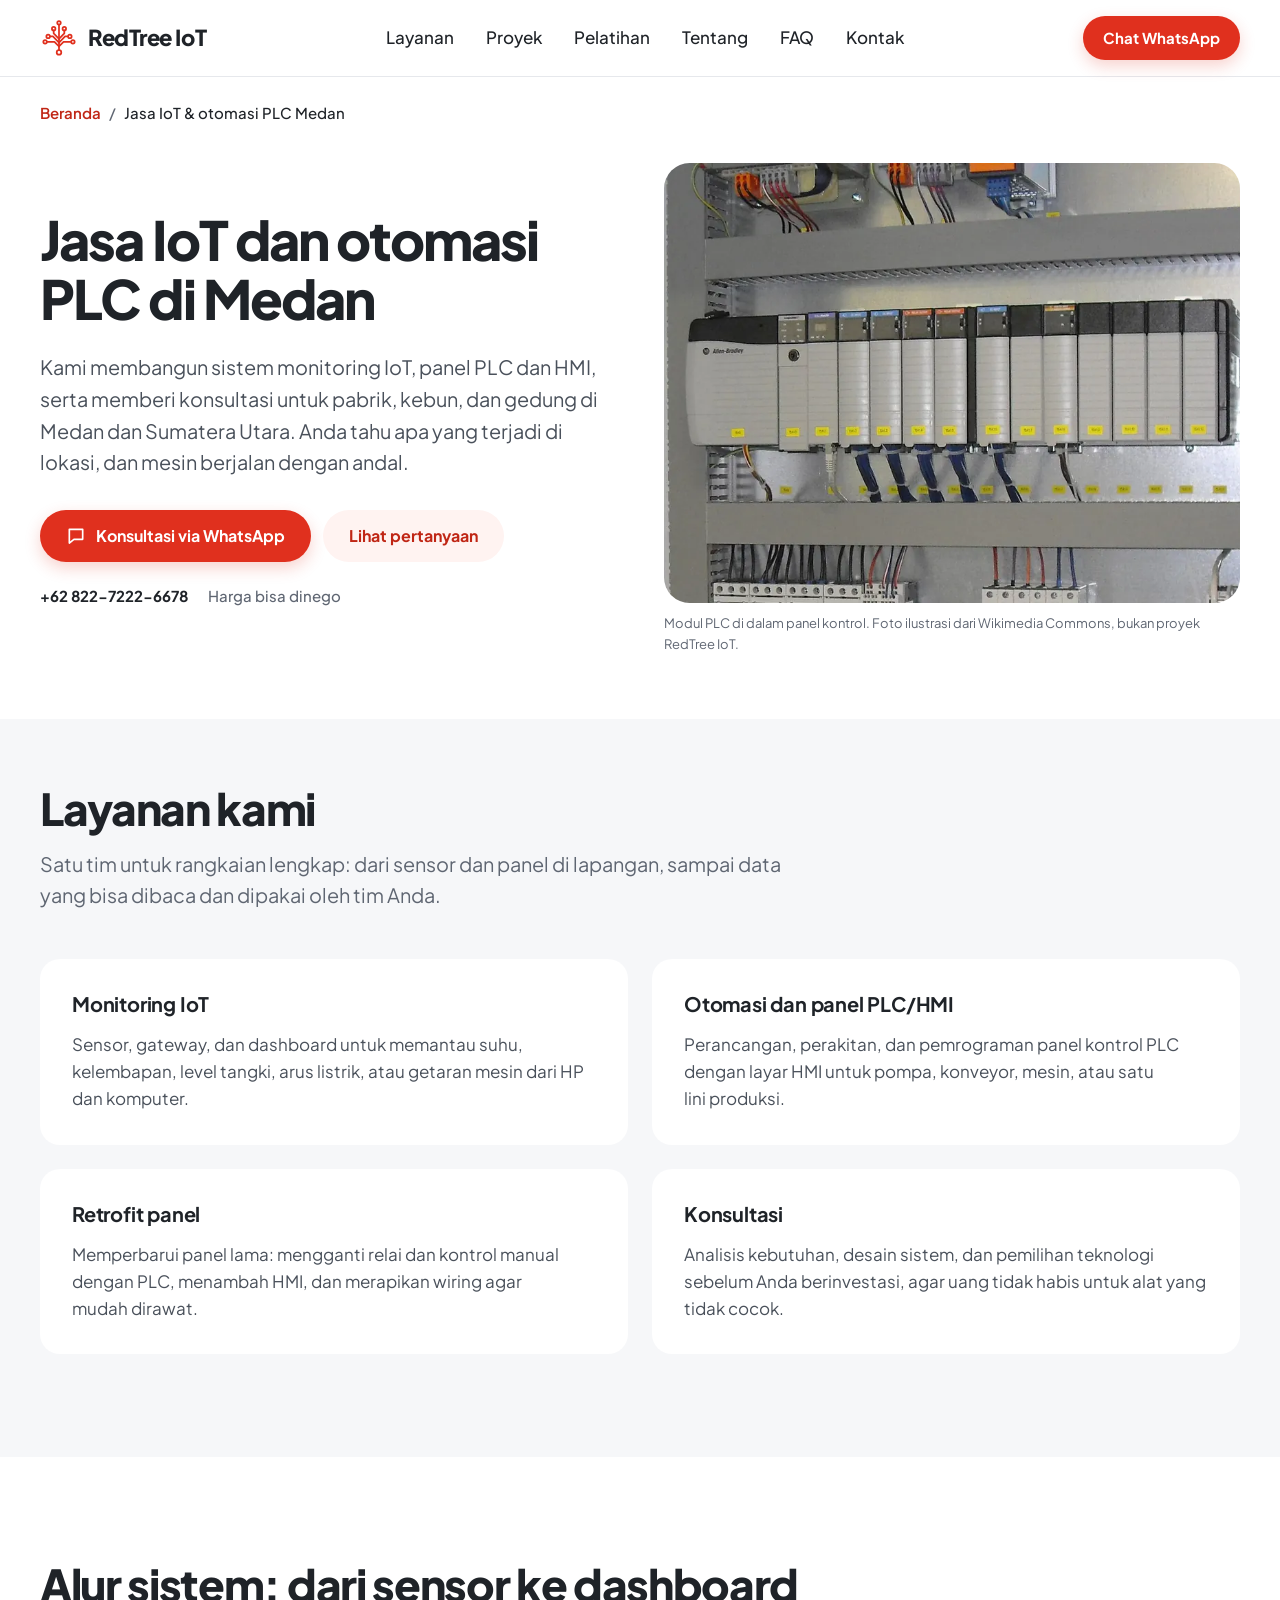
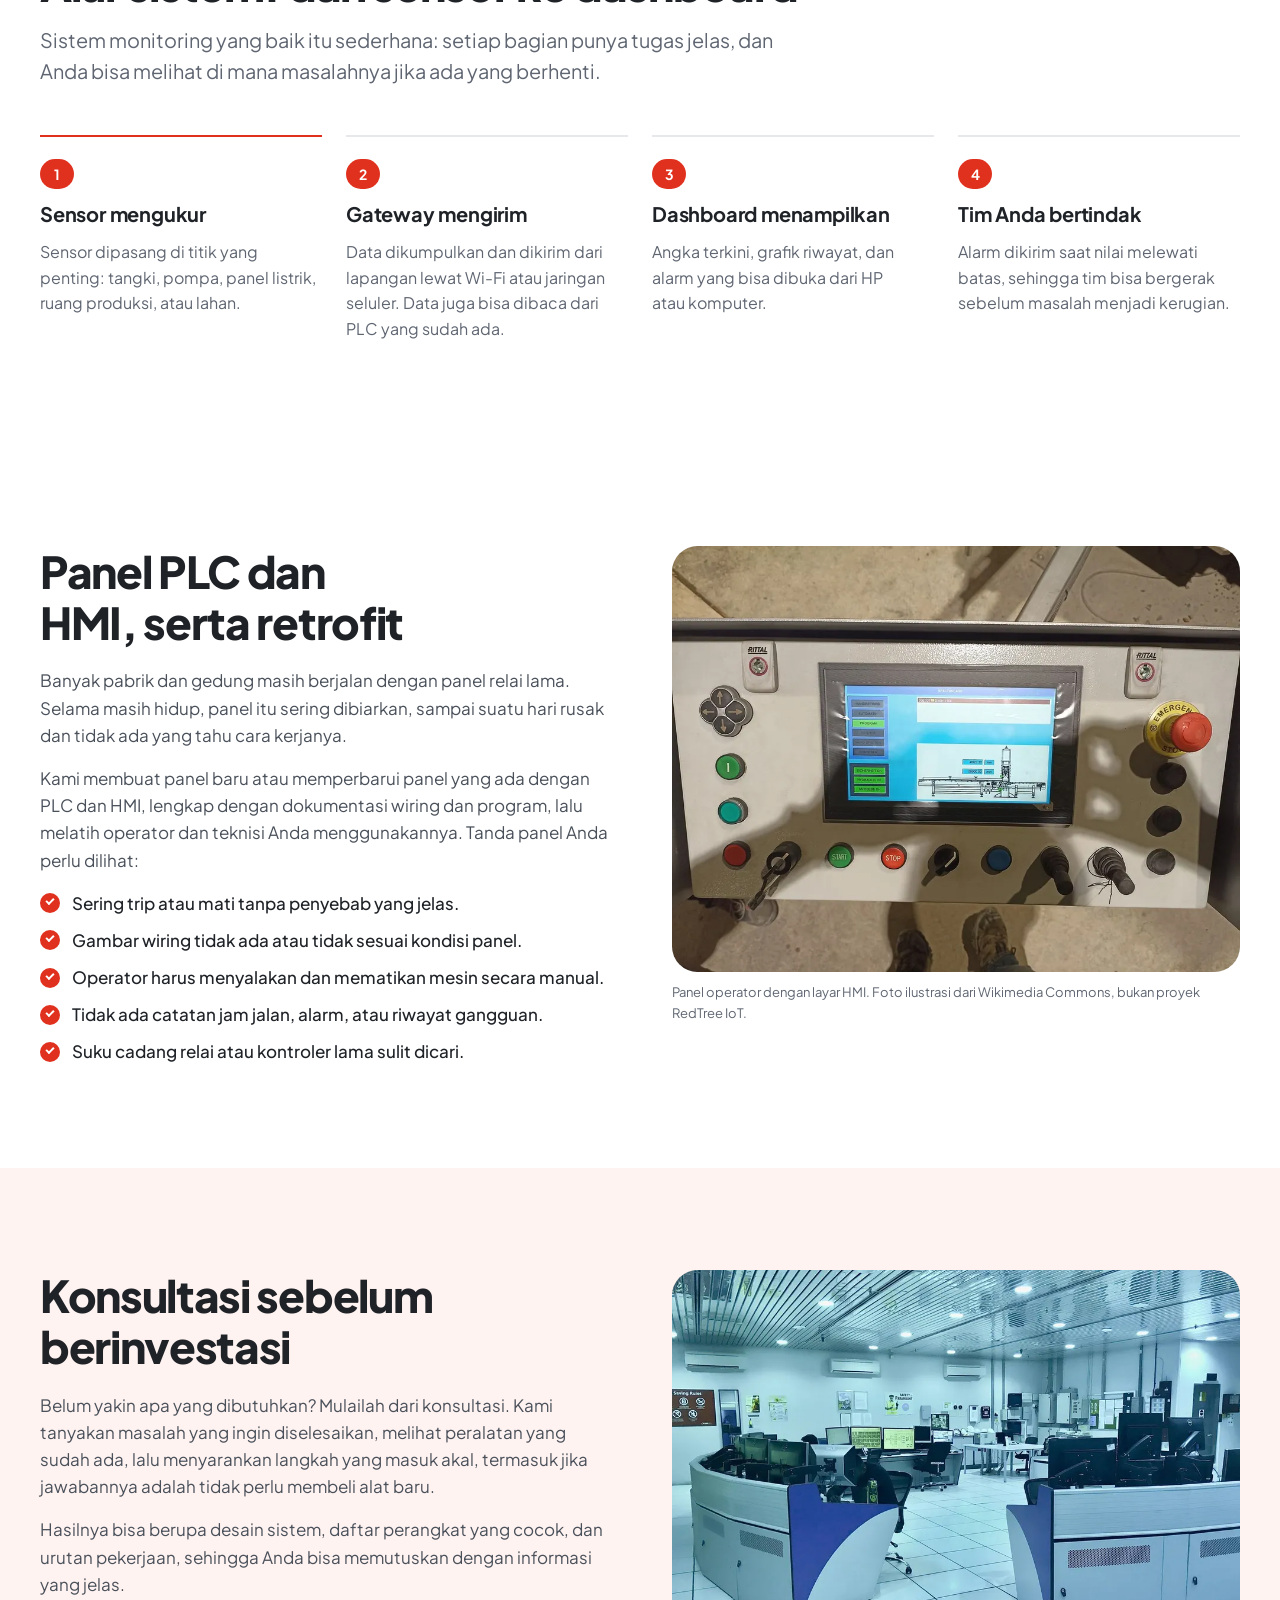
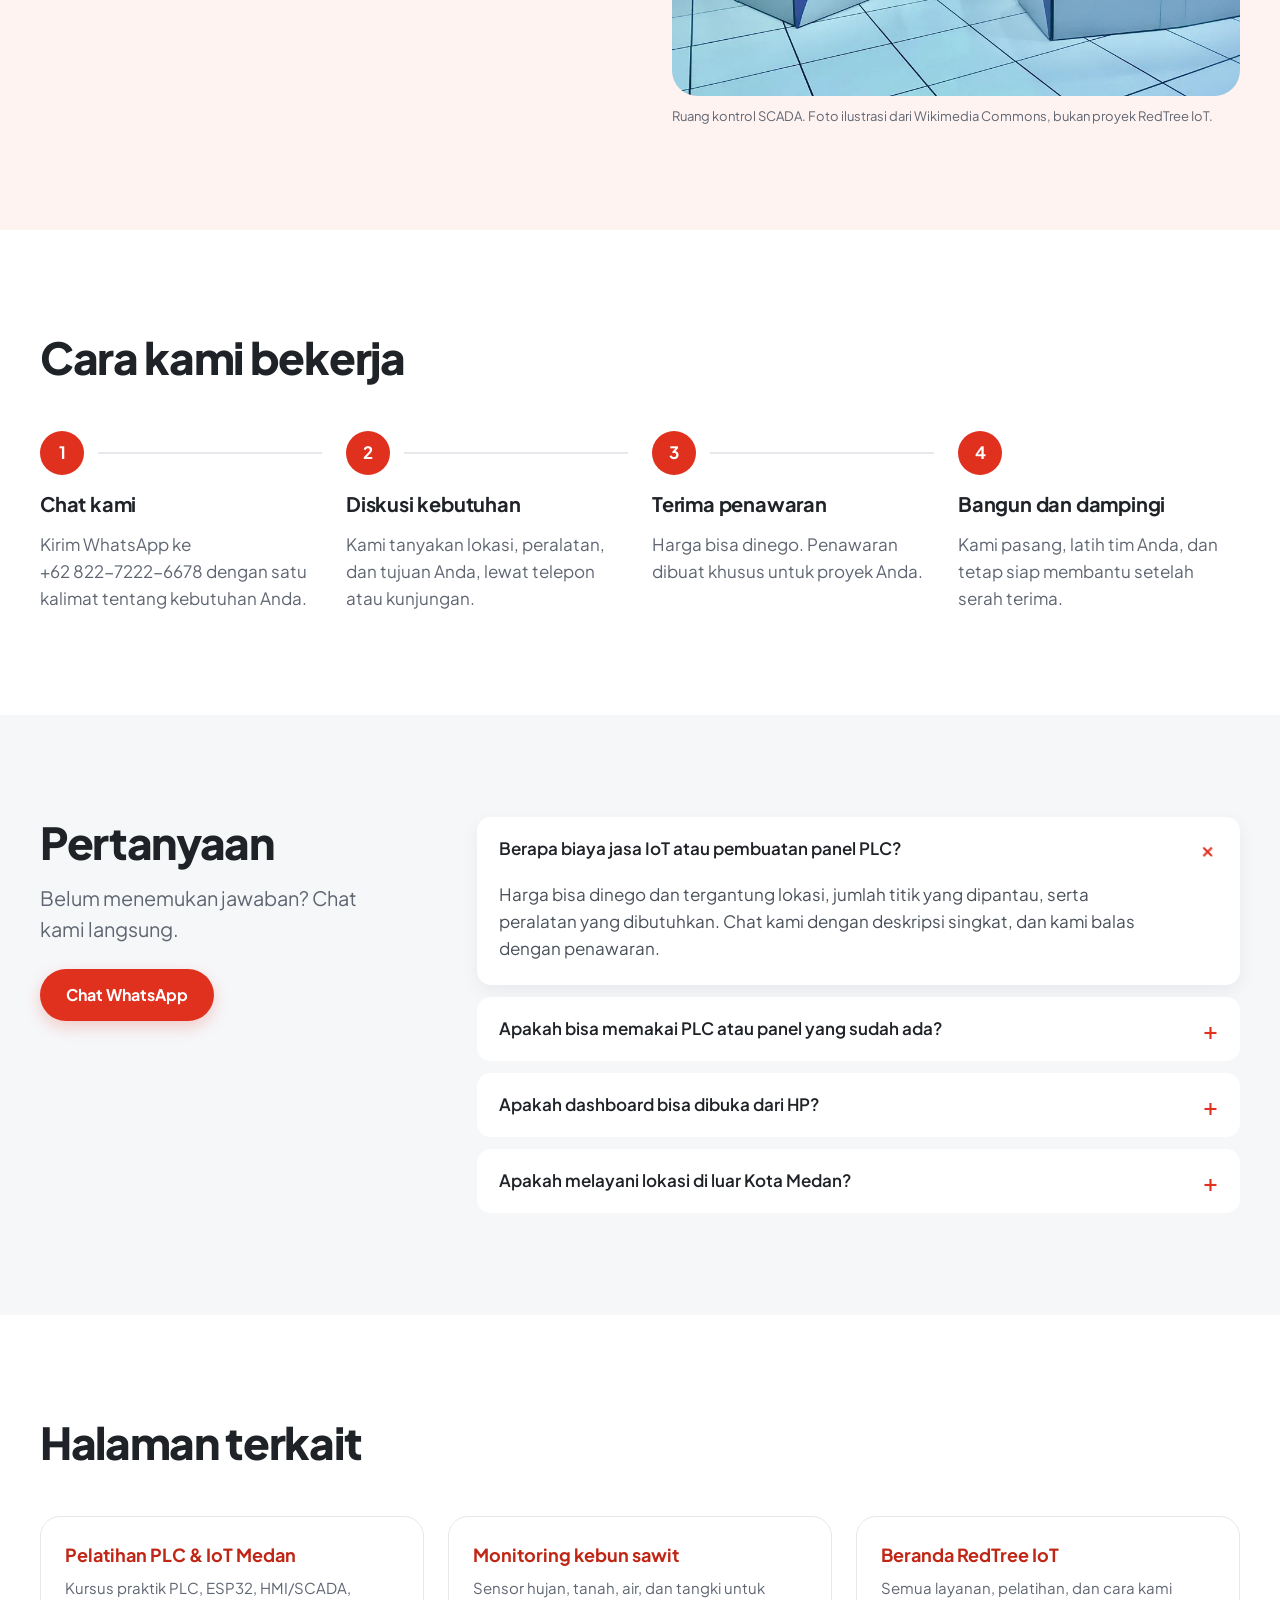
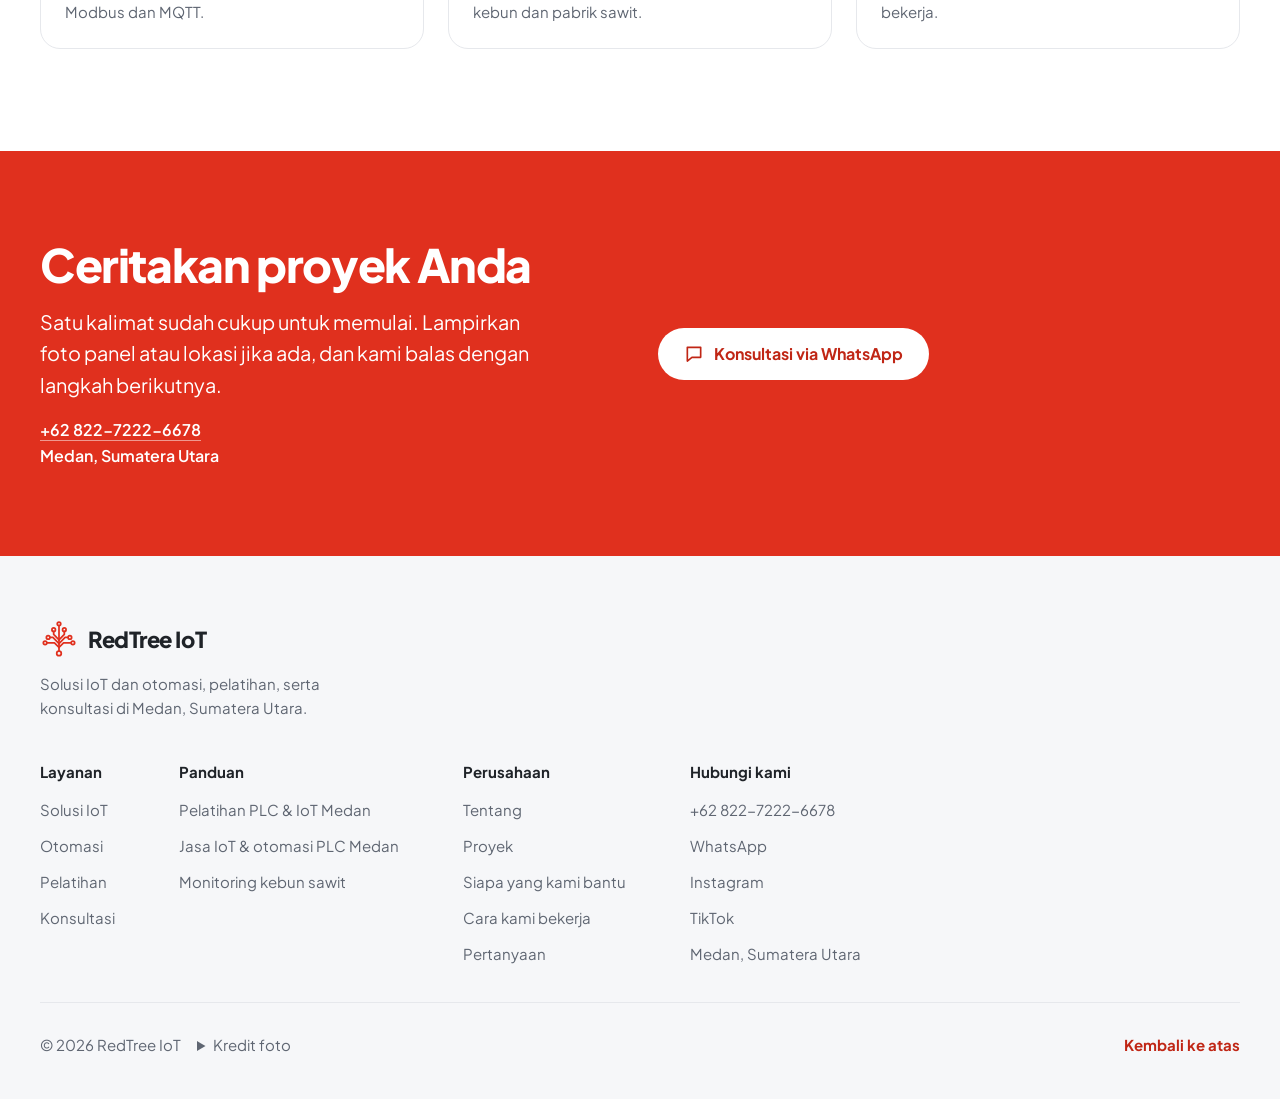
==== commit 6a779ee0: "Merge pull request #3 from heruleonardo98/proyek-pendiri Bagian Proyek: 9 proyek asli pendiri + kred" ====
--- a/site/jasa-iot-otomasi-medan/index.html
+++ b/site/jasa-iot-otomasi-medan/index.html
@@ -141,6 +141,7 @@
       </a>
       <nav class="links" id="site-nav" aria-label="Utama">
         <a href="../#layanan">Layanan</a>
+        <a href="../#proyek">Proyek</a>
         <a href="../#pelatihan">Pelatihan</a>
         <a href="../#tentang">Tentang</a>
         <a href="../#faq">FAQ</a>
@@ -312,7 +313,7 @@
         <div class="cols">
           <nav aria-label="Layanan"><h2>Layanan</h2><a href="../#layanan">Solusi IoT</a><a href="../#layanan">Otomasi</a><a href="../#pelatihan">Pelatihan</a><a href="../#layanan">Konsultasi</a></nav>
           <nav aria-label="Panduan"><h2>Panduan</h2><a href="../pelatihan-plc-iot-medan/">Pelatihan PLC &amp; IoT Medan</a><a href="../jasa-iot-otomasi-medan/" aria-current="page">Jasa IoT &amp; otomasi PLC Medan</a><a href="../monitoring-kebun-sawit/">Monitoring kebun sawit</a></nav>
-          <nav aria-label="Perusahaan"><h2>Perusahaan</h2><a href="../#tentang">Tentang</a><a href="../#sektor">Siapa yang kami bantu</a><a href="../#proses">Cara kami bekerja</a><a href="../#faq">Pertanyaan</a></nav>
+          <nav aria-label="Perusahaan"><h2>Perusahaan</h2><a href="../#tentang">Tentang</a><a href="../#proyek">Proyek</a><a href="../#sektor">Siapa yang kami bantu</a><a href="../#proses">Cara kami bekerja</a><a href="../#faq">Pertanyaan</a></nav>
           <div><h2>Hubungi kami</h2><a href="tel:+6282272226678">+62 822-7222-6678</a><a href="https://wa.me/6282272226678" target="_blank" rel="noopener">WhatsApp</a><a href="https://www.instagram.com/redtreeiot/" target="_blank" rel="noopener">Instagram</a><a href="https://www.tiktok.com/@redtreeiot" target="_blank" rel="noopener">TikTok</a><a href="https://www.google.com/maps/search/Medan,+North+Sumatra,+Indonesia" target="_blank" rel="noopener">Medan, Sumatera Utara</a></div>
         </div>
       </div>
@@ -333,7 +334,6 @@
         <li>&ldquo;<a href="https://commons.wikimedia.org/wiki/File:District-Kunak_Sabah_IOI-Baturong-Palm-Oil-Mill-02.jpg" target="_blank" rel="noopener">District-Kunak Sabah IOI-Baturong-Palm-Oil-Mill-02</a>&rdquo; by CEphoto, Uwe Aranas, <a href="https://creativecommons.org/licenses/by-sa/3.0" target="_blank" rel="noopener">CC BY-SA 3.0</a>, via Wikimedia Commons</li>
         <li>&ldquo;<a href="https://commons.wikimedia.org/wiki/File:Raspberry_Pi_4_Model_B_-_Side.jpg" target="_blank" rel="noopener">Raspberry Pi 4 Model B - Side</a>&rdquo; by Laserlicht, <a href="https://creativecommons.org/licenses/by-sa/4.0" target="_blank" rel="noopener">CC BY-SA 4.0</a>, via Wikimedia Commons</li>
         <li>&ldquo;<a href="https://commons.wikimedia.org/wiki/File:NEWater_S.C.A.D.A._room.jpg" target="_blank" rel="noopener">NEWater S.C.A.D.A. room</a>&rdquo; by Z22, <a href="https://creativecommons.org/licenses/by-sa/4.0" target="_blank" rel="noopener">CC BY-SA 4.0</a>, via Wikimedia Commons</li>
-        <li>&ldquo;<a href="https://commons.wikimedia.org/wiki/File:Solder_workshop_at_FIXME_Hackerspace,_Renens,_Lausanne_(2015-05-23_06.25.10_by_Mitch_Altman).jpg" target="_blank" rel="noopener">Solder workshop at FIXME Hackerspace, Renens, Lausanne (2015-05-23 06.25.10 by M</a>&rdquo; by Mitch Altman from San Francisco, USA, <a href="https://creativecommons.org/licenses/by-sa/2.0" target="_blank" rel="noopener">CC BY-SA 2.0</a>, via Wikimedia Commons</li>
         <li>&ldquo;<a href="https://commons.wikimedia.org/wiki/File:SMT_soldering_class_at_Knox_Makers.jpg" target="_blank" rel="noopener">SMT soldering class at Knox Makers</a>&rdquo; by DoctorScurvy, <a href="https://creativecommons.org/licenses/by-sa/4.0" target="_blank" rel="noopener">CC BY-SA 4.0</a>, via Wikimedia Commons</li>
         <li>&ldquo;<a href="https://commons.wikimedia.org/wiki/File:Soldering_stations_at_Coredump_Hackerspace.jpg" target="_blank" rel="noopener">Soldering stations at Coredump Hackerspace</a>&rdquo; by Dbrgn, <a href="https://creativecommons.org/licenses/by-sa/4.0" target="_blank" rel="noopener">CC BY-SA 4.0</a>, via Wikimedia Commons</li>
         <li>&ldquo;<a href="https://commons.wikimedia.org/wiki/File:Students_Test_their_LEGO_Rover_Prototype_(AFRC2019-0261-094).jpg" target="_blank" rel="noopener">Students Test their LEGO Rover Prototype (AFRC2019-0261-094)</a>&rdquo; by NASA Armstrong Flight Research Center / NASA/Ken Ulbrich, <a href="https://creativecommons.org/publicdomain/mark/1.0/" target="_blank" rel="noopener">public domain</a>, via Wikimedia Commons</li>
--- a/site/styles.css
+++ b/site/styles.css
@@ -164,9 +164,10 @@
 .works .cat { color: var(--red-dark); font-size: 0.875rem; font-weight: 600; white-space: nowrap; }
 
 /* training */
-.training { display: grid; grid-template-columns: minmax(0, 1fr) minmax(0, 1fr); gap: clamp(32px, 4vw, 48px); align-items: start; }
-.training-img { width: 100%; aspect-ratio: 576 / 640; object-fit: cover; border-radius: var(--r-lg); position: sticky; top: 100px; }
-.training-text > p { margin: 20px 0 24px; font-size: var(--lead); color: var(--body); }
+.training { display: block; }
+.training-text { display: grid; grid-template-columns: minmax(0, 5fr) minmax(0, 6fr); gap: clamp(32px, 5vw, 80px); align-items: start; }
+.training-intro { position: sticky; top: 100px; }
+.training-intro > p { margin: 20px 0 24px; font-size: var(--lead); color: var(--body); }
 .courses { display: grid; gap: 10px; margin-bottom: 28px; }
 .courses li { display: flex; justify-content: space-between; align-items: center; gap: 16px; background: #fff; border-radius: var(--r-sm); padding: 16px 22px; color: var(--ink); font-weight: 600; font-size: 1.0625rem; line-height: 1.35; transition: transform .2s var(--ease); }
 .badge { flex: none; background: var(--tint); color: var(--red-dark); font-size: 0.8125rem; font-weight: 600; padding: 6px 12px; border-radius: 999px; white-space: nowrap; }
@@ -267,8 +268,8 @@
   .links-wa { display: inline-flex; margin-top: 18px; }
   .hero-in { grid-template-columns: 1fr; }
   .hero-media { max-width: 720px; }
-  .training { grid-template-columns: 1fr; }
-  .training-img { position: static; aspect-ratio: 16 / 10; }
+  .training-text { grid-template-columns: 1fr; }
+  .training-intro { position: static; }
   .steps { grid-template-columns: repeat(2, minmax(0, 1fr)); row-gap: 36px; }
   .steps li:nth-child(2)::before { display: none; }
   .faq { grid-template-columns: 1fr; }
@@ -509,3 +510,24 @@
   .mill-title { font-size: 20px; }
 }
 .estate:not(.mill-on) [data-sensor="tank"], .estate:not(.mill-on) [data-callout="tank"] { opacity: 0; }
+
+/* ---------- founder projects ---------- */
+.projects { display: grid; grid-template-columns: repeat(3, minmax(0, 1fr)); gap: 24px; }
+.proj { background: #fff; border-radius: var(--r-md); overflow: hidden; display: flex; flex-direction: column; transition: transform .25s var(--ease), box-shadow .25s; }
+.proj:hover { transform: translateY(-3px); box-shadow: var(--shadow); }
+.proj img { width: 100%; aspect-ratio: 16 / 10; object-fit: cover; background: var(--grey); }
+.proj.contain img { object-fit: contain; }
+.proj-body { padding: 20px 22px 24px; display: grid; gap: 6px; align-content: start; }
+.proj-cat { color: var(--red-dark); font-size: 0.875rem; font-weight: 700; }
+.proj h3 { font-size: 1.1875rem; }
+.proj p { font-size: var(--small); color: var(--muted); }
+.creds { margin-top: clamp(32px, 4vw, 48px); }
+.creds h3 { font-size: 1.125rem; margin-bottom: 14px; }
+.creds ul { display: flex; flex-wrap: wrap; gap: 10px; }
+.creds li { background: #fff; color: var(--ink); font-size: var(--small); font-weight: 600; padding: 10px 16px; border-radius: 999px; line-height: 1.35; }
+@media (max-width: 1023px) { .projects { grid-template-columns: repeat(2, minmax(0, 1fr)); } }
+@media (max-width: 699px) {
+  .projects { grid-template-columns: 1fr; gap: 16px; }
+  .proj-body { padding: 18px 18px 22px; }
+  .creds li { border-radius: 14px; }
+}
--- a/site/pages.css
+++ b/site/pages.css
@@ -71,3 +71,7 @@
   .course-list li { flex-direction: column; gap: 8px; }
   .related-card { padding: 20px; }
 }
+
+/* training landing page: hero without a photo */
+.page-hero-solo .hero-in { grid-template-columns: 1fr; }
+.page-hero-solo .hero-text { max-width: 820px; }
